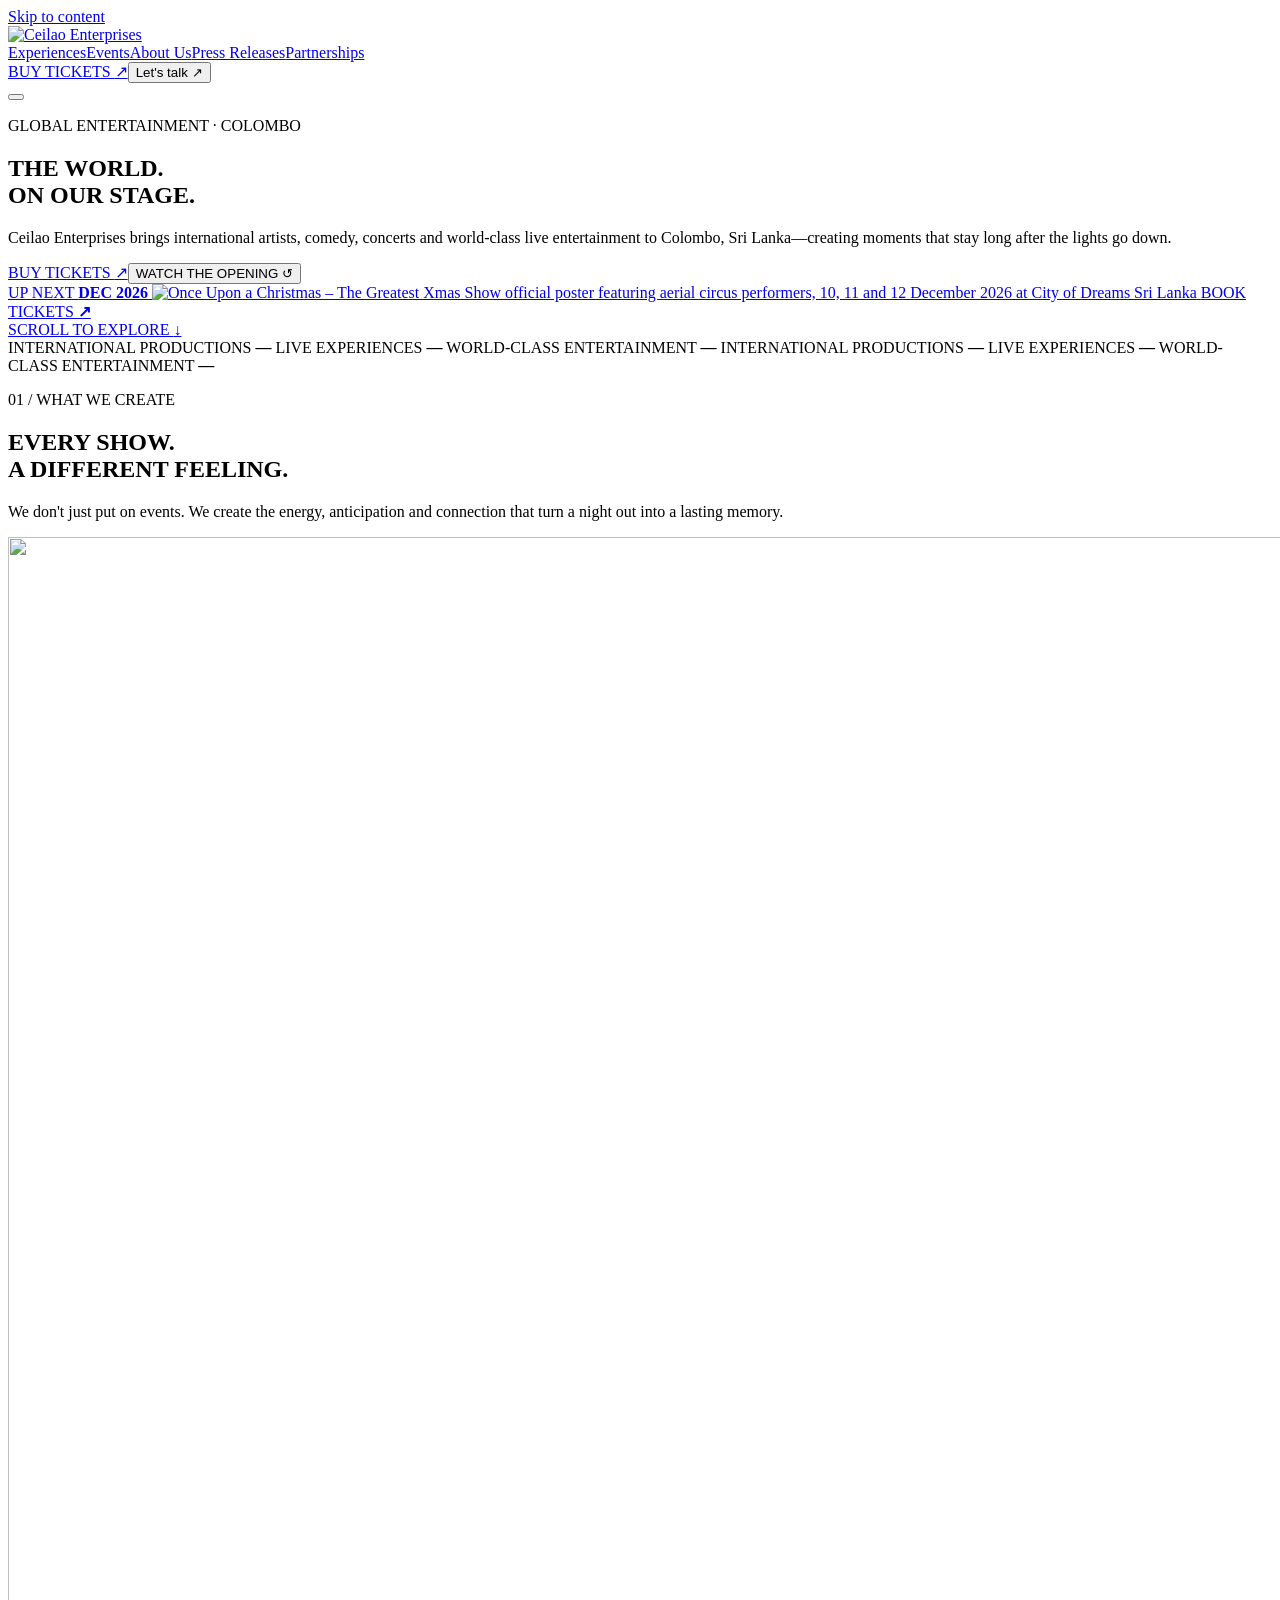
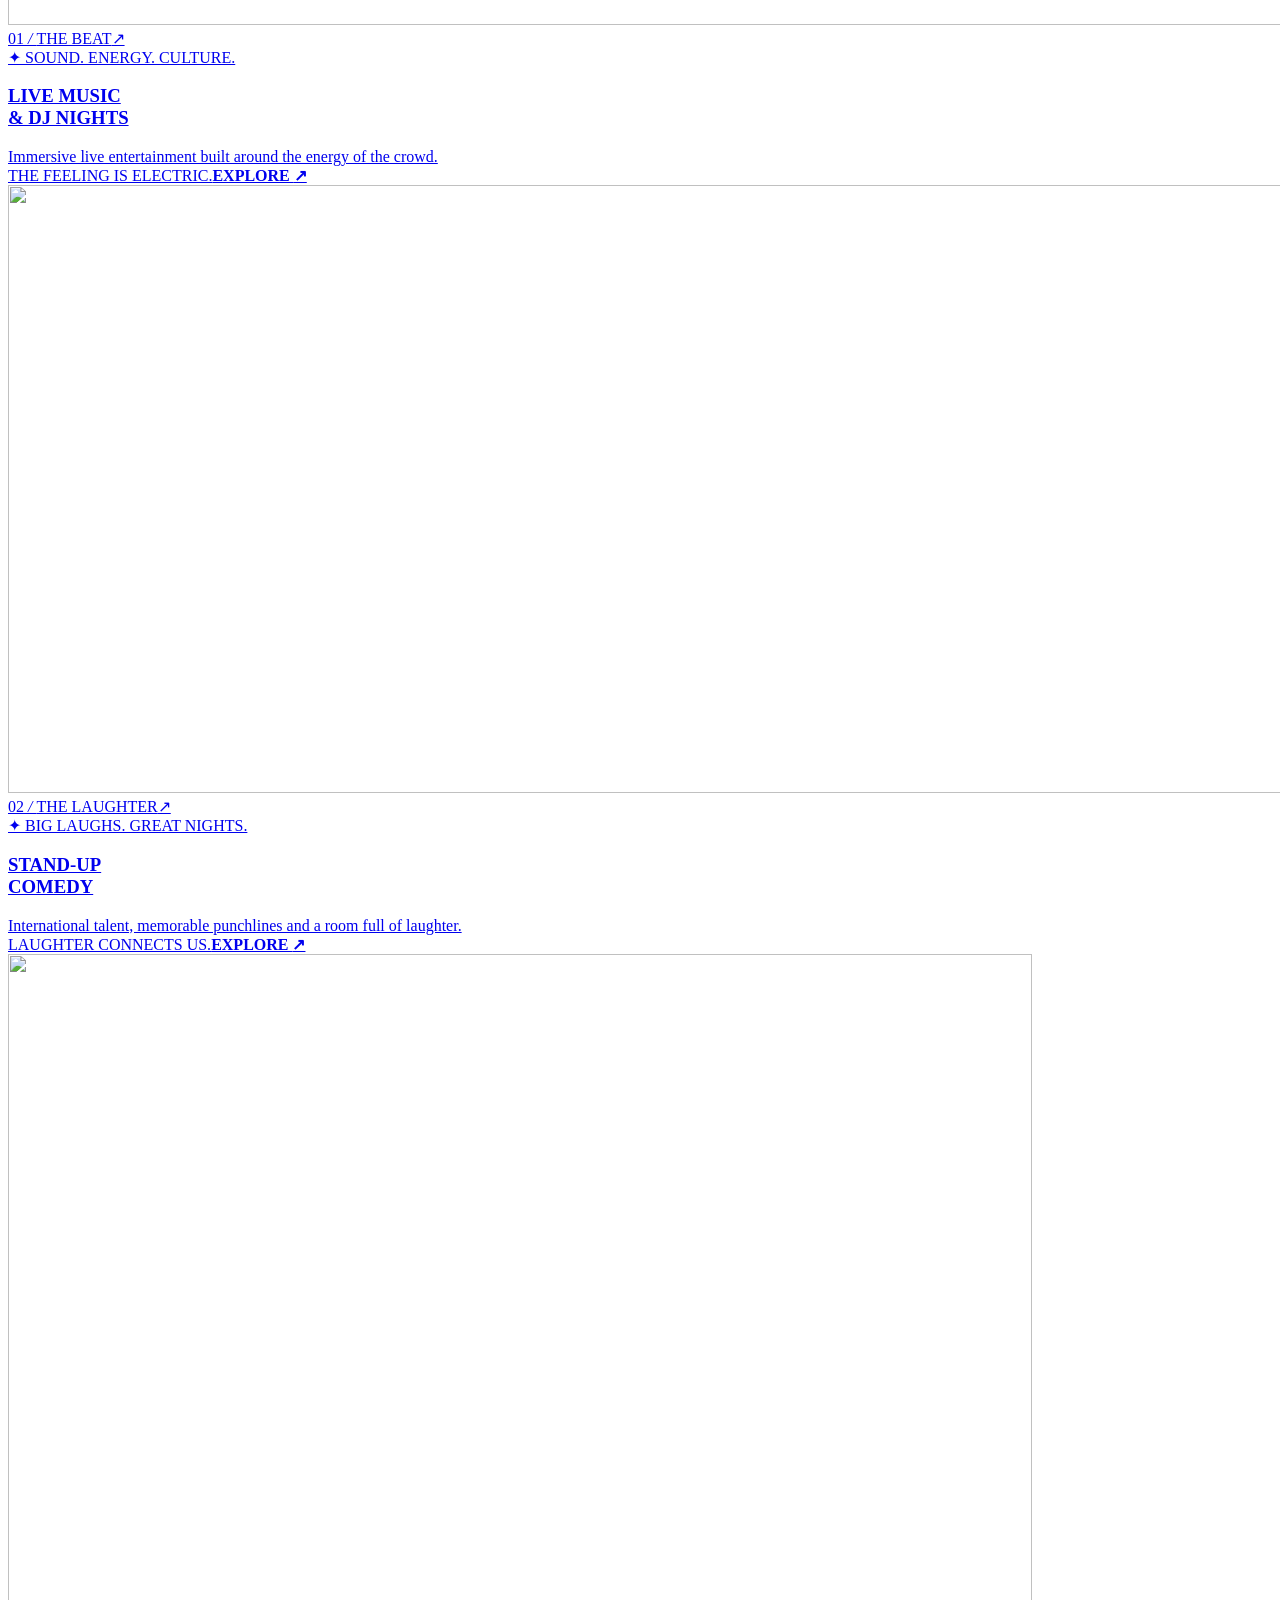
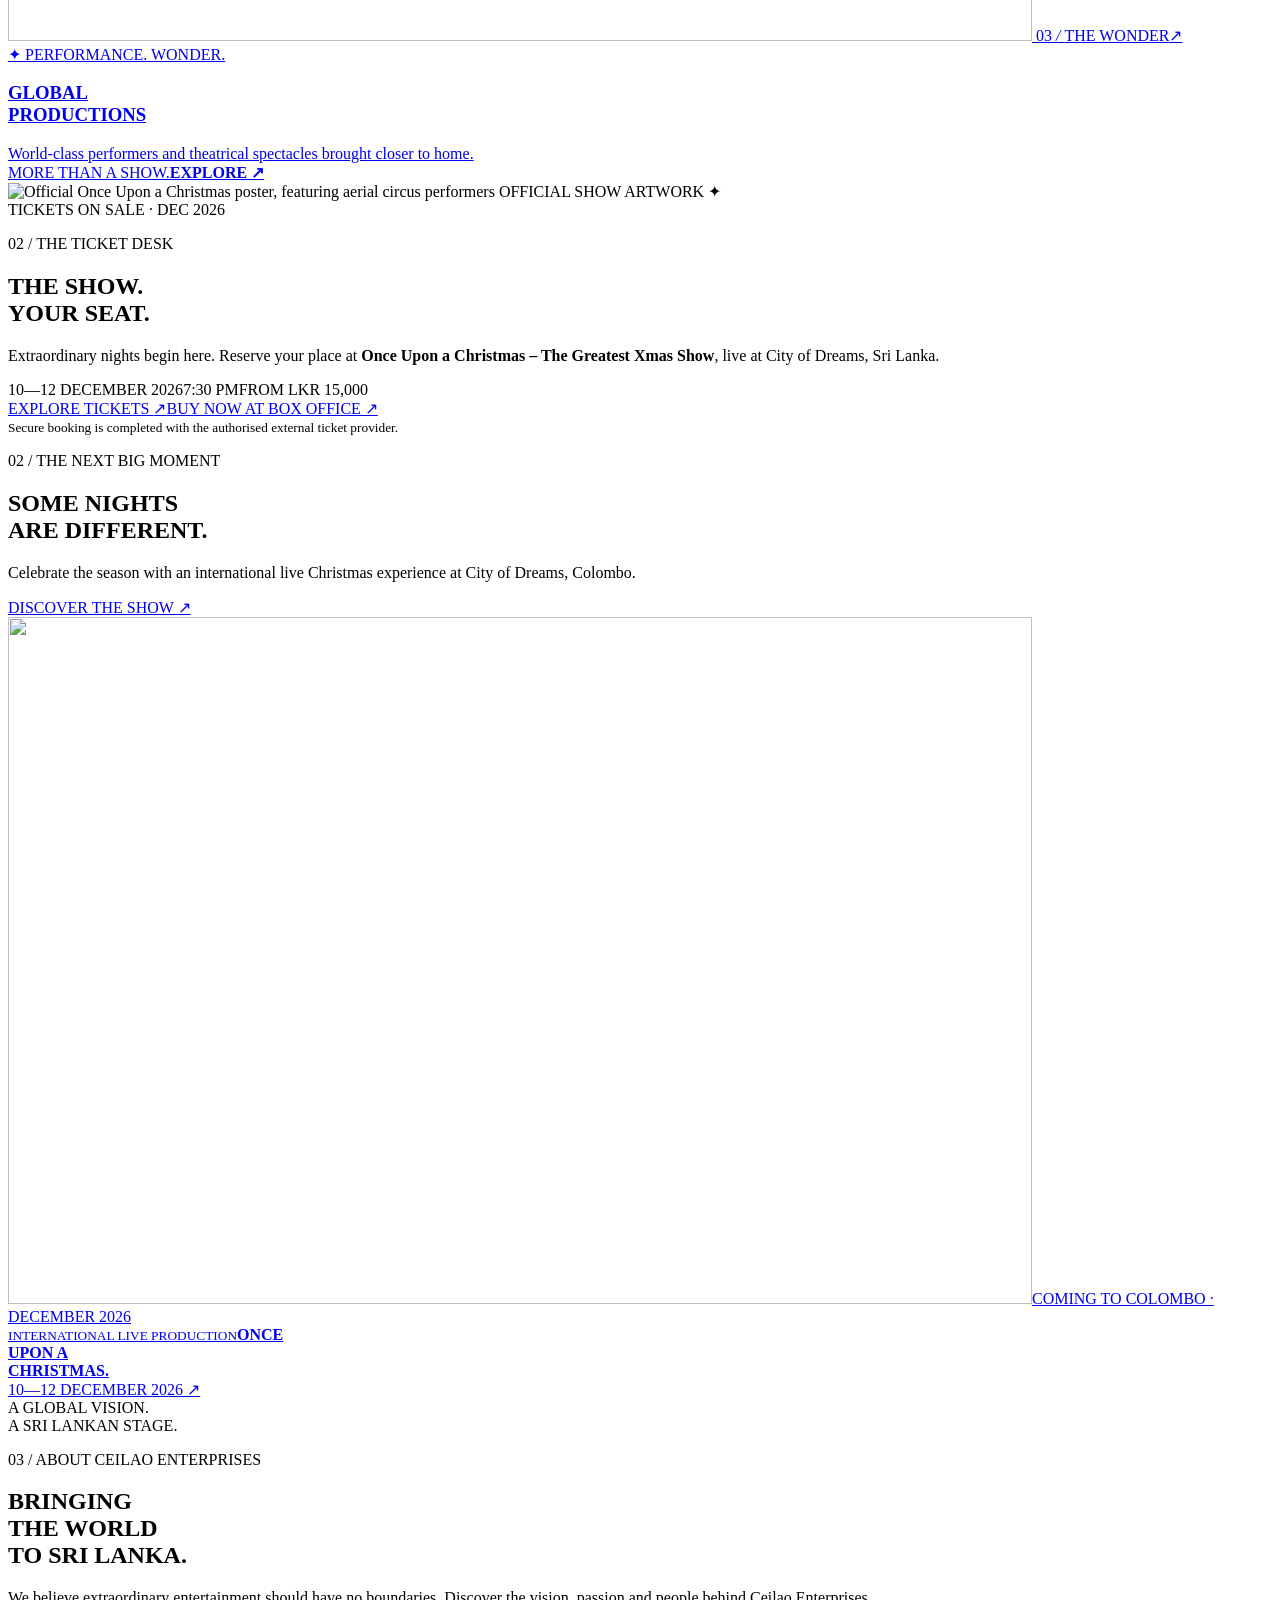
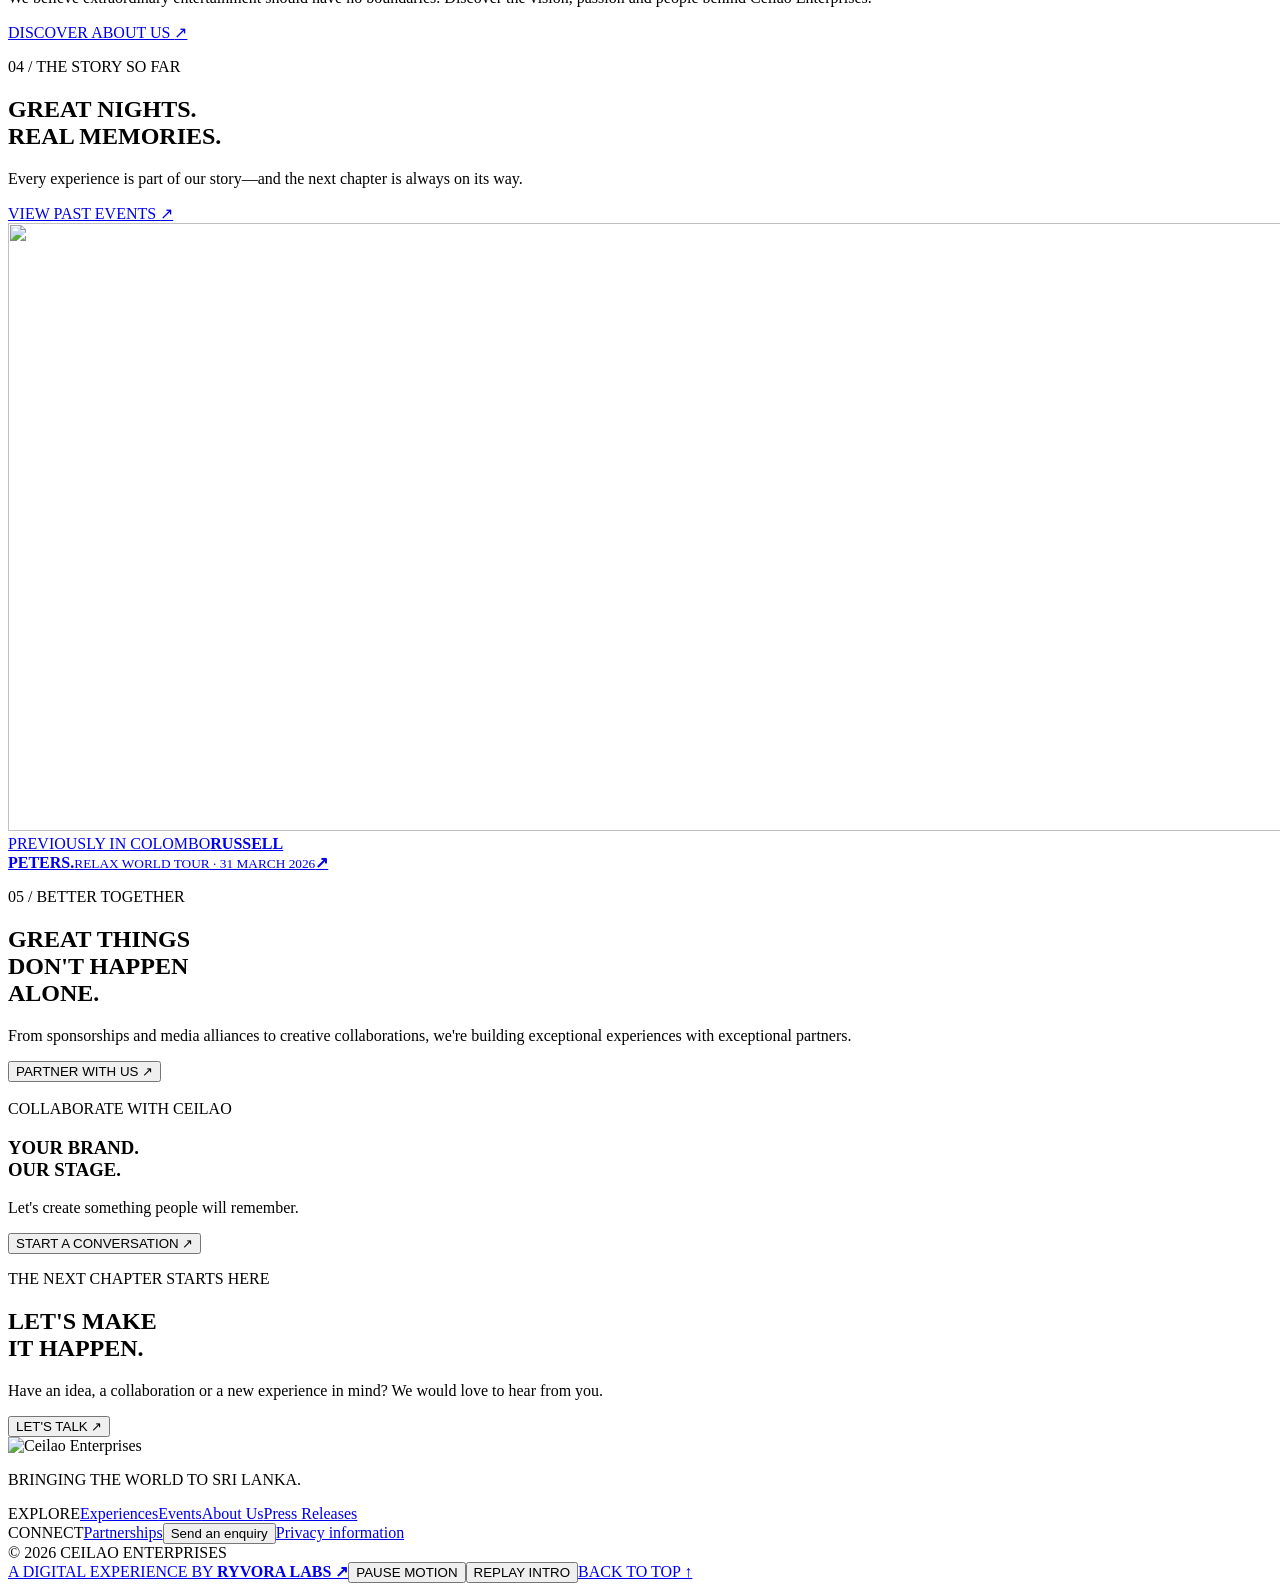
==== index.html @ 9533971b "Add files via upload" ====
<!DOCTYPE html>

<html lang="en"><head>
<meta charset="utf-8"/><meta content="width=device-width,initial-scale=1,viewport-fit=cover" name="viewport"/>
<meta content="#0b0c10" name="theme-color"/><meta content="dark light" name="color-scheme"/>
<meta name="description" content="Ceilao Enterprises brings international artists, live comedy, concerts and world-class productions to Colombo, Sri Lanka. Discover upcoming shows and partnerships."/>

<link href="assets/favicon.svg" rel="icon" type="image/svg+xml"/><link href="assets/site.css" rel="stylesheet"/><link href="assets/tickets.css" rel="stylesheet"/><link href="assets/event-images.css" rel="stylesheet"/><link href="assets/about.css" rel="stylesheet"/><script defer="" src="assets/site.js"></script>
<title>International Live Events in Sri Lanka | Ceilao Enterprises</title>
<link rel="canonical" href="https://ceilao.com.au/"/>
<meta property="og:type" content="website"/>
<meta property="og:site_name" content="Ceilao Enterprises"/>
<meta property="og:locale" content="en_LK"/>
<meta property="og:url" content="https://ceilao.com.au/"/>
<meta property="og:title" content="International Live Events in Sri Lanka | Ceilao Enterprises"/>
<meta property="og:description" content="Ceilao Enterprises brings international artists, live comedy, concerts and world-class productions to Colombo, Sri Lanka. Discover upcoming shows and partnerships."/>
<meta property="og:image" content="https://ceilao.com.au/assets/concert-stage.jpg"/>
<meta property="og:image:alt" content="Live concert stage representing Ceilao Enterprises entertainment in Sri Lanka"/>
<meta name="twitter:card" content="summary_large_image"/>
<meta name="twitter:title" content="International Live Events in Sri Lanka | Ceilao Enterprises"/>
<meta name="twitter:description" content="Ceilao Enterprises brings international artists, live comedy, concerts and world-class productions to Colombo, Sri Lanka. Discover upcoming shows and partnerships."/>
<meta name="twitter:image" content="https://ceilao.com.au/assets/concert-stage.jpg"/>
<meta name="robots" content="index,follow,max-image-preview:large"/>

<script type="application/ld+json">{"@context":"https://schema.org","@type":"Organization","@id":"https://ceilao.com.au/#organization","name":"Ceilao Enterprises","url":"https://ceilao.com.au/","logo":"https://ceilao.com.au/assets/ceilao-logo.png","image":"https://ceilao.com.au/assets/concert-stage.jpg","slogan":"Bringing the World to Sri Lanka","description":"Sri Lankan events management and entertainment company bringing international artists, shows and world-class live productions to Sri Lanka.","email":"events@ceilao.com.au","areaServed":{"@type":"Country","name":"Sri Lanka"},"sameAs":["https://www.facebook.com/ceilaoenterprises"]}</script>

<script type="application/ld+json">{"@context":"https://schema.org","@type":"WebSite","@id":"https://ceilao.com.au/#website","name":"Ceilao Enterprises","url":"https://ceilao.com.au/","inLanguage":"en-LK","publisher":{"@id":"https://ceilao.com.au/#organization"}}</script>
<link rel="preload" href="assets/concert-stage.jpg" as="image"/>
</head><body class="home-page" id="top">
<section aria-label="Cinematic introduction" aria-modal="true" class="intro" data-scene="one" hidden="" id="intro" role="dialog" tabindex="-1">
<div aria-hidden="true" class="intro-image"></div><div aria-hidden="true" class="intro-screen"></div><div aria-hidden="true" class="intro-outline"></div>
<div aria-hidden="true" class="intro-pillars">
<div class="intro-pillar intro-pillar-left">
<span class="intro-pillar-shadow"></span>
<img alt="" class="intro-pillar-layer layer-1" src="assets/ceilao-emblem.webp"/>
<img alt="" class="intro-pillar-layer layer-2" src="assets/ceilao-emblem.webp"/>
<img alt="" class="intro-pillar-layer layer-3" src="assets/ceilao-emblem.webp"/>
<img alt="" class="intro-pillar-layer layer-4" src="assets/ceilao-emblem.webp"/>
<img alt="" class="intro-pillar-layer layer-5" src="assets/ceilao-emblem.webp"/>
</div>
<div class="intro-pillar intro-pillar-right">
<span class="intro-pillar-shadow"></span>
<img alt="" class="intro-pillar-layer layer-1" src="assets/ceilao-emblem.webp"/>
<img alt="" class="intro-pillar-layer layer-2" src="assets/ceilao-emblem.webp"/>
<img alt="" class="intro-pillar-layer layer-3" src="assets/ceilao-emblem.webp"/>
<img alt="" class="intro-pillar-layer layer-4" src="assets/ceilao-emblem.webp"/>
<img alt="" class="intro-pillar-layer layer-5" src="assets/ceilao-emblem.webp"/>
</div>
</div>
<div class="intro-copy intro-one"><p>AN EXPERIENCE BEYOND THE ORDINARY</p><h2>THE WORLD.<br/><span>ONE STAGE.</span></h2><small>International entertainment, reimagined for Sri Lanka.</small></div>
<div class="intro-copy intro-two"><p>SHAPED BY MOMENT, LIGHT &amp; PERFORMANCE</p><h2>FEEL THE<br/><span>ARRIVAL.</span></h2><small>The Ceilao experience begins before the curtain rises.</small></div>
<div class="intro-copy intro-final"><p>BRINGING THE WORLD TO SRI LANKA</p><img alt="Ceilao Enterprises" src="assets/ceilao-logo.webp"/><small>A stage for world-class entertainment.</small></div>
<div class="intro-foot">COLOMBO · SRI LANKA <span>EXPERIENCES WORTH REMEMBERING</span></div>
</section>
<a class="skip-link" href="#main">Skip to content</a>
<header class="header" id="header"><div class="shell header-inner">
<a aria-label="Ceilao Enterprises homepage" class="logo" href="index.html"><img alt="Ceilao Enterprises" src="assets/ceilao-logo.webp"/></a>
<nav aria-label="Main navigation" class="nav" id="nav">
<a href="index.html#experiences">Experiences</a><a href="events.html">Events</a><a href="about.html">About Us</a><a href="press-releases.html">Press Releases</a><a href="index.html#partners">Partnerships</a><div class="nav-actions"><a class="nav-tickets" href="tickets.html">BUY TICKETS <span aria-hidden="true">↗</span></a><button class="nav-cta" data-contact="" type="button">Let's talk <span aria-hidden="true">↗</span></button></div>
</nav><button aria-controls="nav" aria-expanded="false" aria-label="Open menu" class="nav-toggle" id="nav-toggle" type="button"><span></span><span></span></button>
</div></header>
<main id="main">
<section aria-labelledby="hero-title" class="hero"><div aria-hidden="true" class="hero-photo"></div><div aria-hidden="true" class="hero-veil"></div><div class="shell hero-layout"><div class="hero-copy"><p class="eyebrow light"><i></i> GLOBAL ENTERTAINMENT · COLOMBO</p><h1 id="hero-title">THE WORLD.<br/><span>ON OUR STAGE.</span></h1><p class="hero-lede">Ceilao Enterprises brings international artists, comedy, concerts and world-class live entertainment to Colombo, Sri Lanka—creating moments that stay long after the lights go down.</p><div class="hero-actions"><a class="btn btn-accent" href="tickets.html">BUY TICKETS <span aria-hidden="true">↗</span></a><button class="btn btn-glass" data-replay="" type="button">WATCH THE OPENING <span aria-hidden="true">↺</span></button></div></div><a class="hero-next hero-next-featured" href="tickets.html" aria-label="Explore Once Upon a Christmas – The Greatest Xmas Show, 10 to 12 December 2026 at City of Dreams Sri Lanka">
  <span class="hero-next-tag">UP NEXT <b>DEC 2026</b></span>
  <img class="hero-next-artwork" src="assets/events/once-upon-a-christmas-official.webp" width="1024" height="687" alt="Once Upon a Christmas – The Greatest Xmas Show official poster featuring aerial circus performers, 10, 11 and 12 December 2026 at City of Dreams Sri Lanka" decoding="async" fetchpriority="high" />
  <span class="hero-next-foot">BOOK TICKETS <b aria-hidden="true">↗</b></span>
</a></div><a class="scroll-label" href="#experiences">SCROLL TO EXPLORE <span aria-hidden="true">↓</span></a></section>
<div class="ribbon"><div aria-hidden="true" class="ribbon-track">INTERNATIONAL PRODUCTIONS <b>—</b> LIVE EXPERIENCES <b>—</b> WORLD-CLASS ENTERTAINMENT <b>—</b> INTERNATIONAL PRODUCTIONS <b>—</b> LIVE EXPERIENCES <b>—</b> WORLD-CLASS ENTERTAINMENT <b>—</b></div></div>
<section aria-labelledby="experiences-title" class="experiences block white-block" id="experiences"><div class="shell"><div class="heading-row reveal"><div><p class="eyebrow dark">01 / WHAT WE CREATE</p><h2 id="experiences-title">EVERY SHOW.<br/><span>A DIFFERENT FEELING.</span></h2></div><p>We don't just put on events. We create the energy, anticipation and connection that turn a night out into a lasting memory.</p></div>
<div class="experience-grid">
  <a class="exp-card exp-black reveal" href="events.html" aria-label="Explore live music and DJ nights at Ceilao Enterprises">
    <span class="exp-visual" aria-hidden="true"><img src="assets/concert-stage.jpg" alt="" loading="lazy" decoding="async" width="1920" height="1088"/></span>
    <span class="exp-top"><span>01 <i> / </i> THE BEAT</span><span class="exp-arrow" aria-hidden="true">↗</span></span>
    <div class="exp-middle"><span class="exp-label"><span class="exp-spark" aria-hidden="true">✦</span> SOUND. ENERGY. CULTURE.</span><h3>LIVE MUSIC<br/>&amp; DJ NIGHTS</h3><span class="exp-description">Immersive live entertainment built around the energy of the crowd.</span></div>
    <span class="exp-bottom"><span>THE FEELING IS ELECTRIC.</span><strong>EXPLORE <span aria-hidden="true">↗</span></strong></span>
  </a>
  <a class="exp-card exp-blue reveal" href="events.html#past" aria-label="Explore stand-up comedy and our Russell Peters performance">
    <span class="exp-visual" aria-hidden="true"><img src="assets/events/russell-peters-official.jpg" alt="" loading="lazy" decoding="async" width="1600" height="608"/></span>
    <span class="exp-top"><span>02 <i> / </i> THE LAUGHTER</span><span class="exp-arrow" aria-hidden="true">↗</span></span>
    <div class="exp-middle"><span class="exp-label"><span class="exp-spark" aria-hidden="true">✦</span> BIG LAUGHS. GREAT NIGHTS.</span><h3>STAND-UP<br/>COMEDY</h3><span class="exp-description">International talent, memorable punchlines and a room full of laughter.</span></div>
    <span class="exp-bottom"><span>LAUGHTER CONNECTS US.</span><strong>EXPLORE <span aria-hidden="true">↗</span></strong></span>
  </a>
  <a class="exp-card exp-rose reveal" href="events.html#christmas" aria-label="Explore global productions including Once Upon a Christmas">
    <span class="exp-visual" aria-hidden="true"><img src="assets/events/once-upon-a-christmas-official.webp" alt="" loading="lazy" decoding="async" width="1024" height="687"/></span>
    <span class="exp-top"><span>03 <i> / </i> THE WONDER</span><span class="exp-arrow" aria-hidden="true">↗</span></span>
    <div class="exp-middle"><span class="exp-label"><span class="exp-spark" aria-hidden="true">✦</span> PERFORMANCE. WONDER.</span><h3>GLOBAL<br/>PRODUCTIONS</h3><span class="exp-description">World-class performers and theatrical spectacles brought closer to home.</span></div>
    <span class="exp-bottom"><span>MORE THAN A SHOW.</span><strong>EXPLORE <span aria-hidden="true">↗</span></strong></span>
  </a>
</div>
</div></section>

<section aria-labelledby="home-tickets-title" class="home-ticket-desk" id="tickets">
 <div class="shell home-ticket-layout">
  <div class="home-ticket-image reveal">
   <img src="assets/events/once-upon-a-christmas-official.webp" width="1024" height="687" loading="lazy" decoding="async" alt="Official Once Upon a Christmas poster, featuring aerial circus performers"/>
   <span class="home-ticket-image-mark">OFFICIAL SHOW ARTWORK <span aria-hidden="true">✦</span></span>
  </div>
  <div class="home-ticket-copy reveal">
   <div class="home-ticket-topline"><span class="ticket-pulse" aria-hidden="true"></span> TICKETS ON SALE · DEC 2026</div>
   <p class="home-ticket-index">02 / THE TICKET DESK</p>
   <h2 id="home-tickets-title">THE SHOW.<br/><span>YOUR SEAT.</span></h2>
   <p class="home-ticket-description">Extraordinary nights begin here. Reserve your place at <strong>Once Upon a Christmas – The Greatest Xmas Show</strong>, live at City of Dreams, Sri Lanka.</p>
   <div class="home-ticket-details"><span>10—12 DECEMBER 2026</span><span>7:30 PM</span><span>FROM LKR 15,000</span></div>
   <div class="home-ticket-actions"><a class="btn btn-ticket-gold" href="tickets.html">EXPLORE TICKETS <span aria-hidden="true">↗</span></a><a class="home-ticket-direct" href="https://in.bookmyshow.com/activities/once-upon-a-christmas-the-greatest-xmas-show/et2z581jxr" target="_blank" rel="noopener noreferrer">BUY NOW AT BOX OFFICE <span aria-hidden="true">↗</span></a></div>
   <small>Secure booking is completed with the authorised external ticket provider.</small>
  </div>
 </div>
</section>
<section aria-labelledby="spotlight-title" class="spotlight block" id="spotlight"><div class="shell spotlight-layout"><div class="spotlight-info reveal"><p class="eyebrow light">02 / THE NEXT BIG MOMENT</p><h2 id="spotlight-title">SOME NIGHTS<br/><span>ARE DIFFERENT.</span></h2><p>Celebrate the season with an international live Christmas experience at City of Dreams, Colombo.</p><a class="btn btn-white" href="events.html#christmas">DISCOVER THE SHOW <span aria-hidden="true">↗</span></a></div><a aria-label="Discover Once Upon a Christmas" class="spotlight-card reveal" href="events.html#christmas"><img alt="" aria-hidden="true" class="spotlight-background-photo" height="687" loading="lazy" src="assets/events/once-upon-a-christmas-official.webp" width="1024"/><span class="spotlight-card-label">COMING TO COLOMBO · DECEMBER 2026</span><div class="spotlight-card-body"><small>INTERNATIONAL LIVE PRODUCTION</small><strong>ONCE<br/>UPON A<br/>CHRISTMAS.</strong></div><span class="spotlight-card-foot">10—12 DECEMBER 2026 <span aria-hidden="true">↗</span></span><img alt="" aria-hidden="true" src="assets/ceilao-emblem.webp"/></a></div></section>
<section aria-labelledby="about-teaser-title" class="story block" id="about"><div class="shell story-grid"><div aria-label="Live concert stage with original theatrical lighting" class="story-image reveal" role="img"><div class="story-glass glass">A GLOBAL VISION.<br/>A SRI LANKAN STAGE.</div></div><div class="story-content reveal"><p class="eyebrow light">03 / ABOUT CEILAO ENTERPRISES</p><h2 id="about-teaser-title">BRINGING<br/>THE WORLD<br/><span>TO SRI LANKA.</span></h2><p>We believe extraordinary entertainment should have no boundaries. Discover the vision, passion and people behind Ceilao Enterprises.</p><a class="text-link" href="about.html">DISCOVER ABOUT US <span aria-hidden="true">↗</span></a></div></div></section>
<section aria-labelledby="archive-title" class="archive block white-block"><div class="shell archive-layout"><div class="archive-copy reveal"><p class="eyebrow dark">04 / THE STORY SO FAR</p><h2 id="archive-title">GREAT NIGHTS.<br/><span>REAL MEMORIES.</span></h2><p>Every experience is part of our story—and the next chapter is always on its way.</p><a class="text-link dark-link" href="events.html#past">VIEW PAST EVENTS <span aria-hidden="true">↗</span></a></div><a class="archive-card reveal" href="events.html#past"><img alt="" aria-hidden="true" class="archive-background-photo" height="608" loading="lazy" src="assets/events/russell-peters-official.jpg" width="1600"/><span>PREVIOUSLY IN COLOMBO</span><strong>RUSSELL<br/>PETERS.</strong><small>RELAX WORLD TOUR · 31 MARCH 2026</small><b aria-hidden="true">↗</b></a></div></section>
<section aria-labelledby="partners-title" class="partners block" id="partners"><div class="shell partner-layout"><div class="partner-copy reveal"><p class="eyebrow light">05 / BETTER TOGETHER</p><h2 id="partners-title">GREAT THINGS<br/>DON'T HAPPEN<br/><span>ALONE.</span></h2><p>From sponsorships and media alliances to creative collaborations, we're building exceptional experiences with exceptional partners.</p><button class="btn btn-accent" data-contact="Sponsorship / partnership" type="button">PARTNER WITH US <span aria-hidden="true">↗</span></button></div><div class="partner-visual reveal"><img alt="" aria-hidden="true" class="partner-emblem" src="assets/ceilao-emblem.webp"/><div class="partner-panel glass"><span>COLLABORATE WITH CEILAO</span><h3>YOUR BRAND.<br/>OUR STAGE.</h3><p>Let's create something people will remember.</p><button data-contact="Sponsorship / partnership" type="button">START A CONVERSATION <span aria-hidden="true">↗</span></button></div></div></div></section>
<section aria-labelledby="contact-title" class="closing block" id="contact"><div class="shell closing-layout"><div class="reveal"><p class="eyebrow light">THE NEXT CHAPTER STARTS HERE</p><h2 id="contact-title">LET'S MAKE<br/><span>IT HAPPEN.</span></h2></div><div class="closing-aside reveal"><p>Have an idea, a collaboration or a new experience in mind? We would love to hear from you.</p><button class="btn btn-white" data-contact="" type="button">LET'S TALK <span aria-hidden="true">↗</span></button></div></div></section>
</main><footer class="footer" id="footer"><div class="shell"><div class="footer-main"><div class="footer-brand"><img alt="Ceilao Enterprises" src="assets/ceilao-logo.webp"/><p>BRINGING THE WORLD TO SRI LANKA.</p></div><div class="footer-col"><span>EXPLORE</span><a href="index.html#experiences">Experiences</a><a href="events.html">Events</a><a href="about.html">About Us</a><a href="press-releases.html">Press Releases</a></div><div class="footer-col"><span>CONNECT</span><a href="index.html#partners">Partnerships</a><button data-contact="" type="button">Send an enquiry</button><a href="privacy.html">Privacy information</a></div></div>
<div class="footer-bottom"><span>© <span id="year">2026</span> CEILAO ENTERPRISES</span><div class="footer-actions"><a class="ryvora-credit" href="https://ryvora.space/" target="_blank" rel="noopener noreferrer" aria-label="Ryvora Labs website (opens in a new tab)">A DIGITAL EXPERIENCE BY <strong>RYVORA LABS ↗</strong></a><button aria-pressed="false" id="motion-switch" type="button">PAUSE MOTION</button><button data-replay="" type="button">REPLAY INTRO</button><a href="#top">BACK TO TOP ↑</a></div></div></div></footer><dialog aria-labelledby="enquiry-heading" class="dialog" id="enquiry"><div class="dialog-wrap"><div class="dialog-heading"><div><span class="eyebrow">MAKE IT HAPPEN</span><h2 id="enquiry-heading">LET'S <span>TALK.</span></h2><p>Tell us what you're planning. We'll get back to you.</p></div><button aria-label="Close enquiry form" class="dialog-close" id="dialog-close" type="button">×</button></div><form accept-charset="UTF-8" action="https://formspree.io/f/mljjwrow" id="enquiry-form" method="POST" name="ceilao-enquiries"><input name="_subject" type="hidden" value="Ceilao Enterprises | New Website Enquiry"/><p class="sr-only"><label>Leave this empty <input autocomplete="off" name="_gotcha" tabindex="-1"/></label></p><div class="form-grid"><label>Your name *<input autocomplete="name" maxlength="120" minlength="2" name="full-name" placeholder="Full name" required="" type="text"/></label><label>Email address *<input autocomplete="email" maxlength="254" name="email" placeholder="you@example.com" required="" type="email"/></label><label>Phone number<input autocomplete="tel" maxlength="35" name="phone" placeholder="Include country code" type="tel"/></label><label>I'm interested in *<select id="inquiry-topic" name="inquiry" required=""><option disabled="" selected="" value="">Select a topic</option><option value="Once Upon a Christmas">Once Upon a Christmas</option><option value="Event production">Event production</option><option value="Sponsorship / partnership">Sponsorship / partnership</option><option value="Artist / talent booking">Artist / talent booking</option><option value="Media collaboration">Media collaboration</option><option value="Other">Something else</option></select></label><label class="full">Tell us more *<textarea maxlength="3000" minlength="10" name="message" placeholder="A few details about your enquiry..." required="" rows="5"></textarea></label></div><button class="btn btn-accent submit" type="submit">SEND ENQUIRY <span aria-hidden="true">↗</span></button><p class="form-note">Your details will be sent to Ceilao Enterprises through our third-party enquiry service. See our <a href="privacy.html" rel="noopener noreferrer" target="_blank">privacy information</a>. * Required.</p></form></div></dialog></body></html>
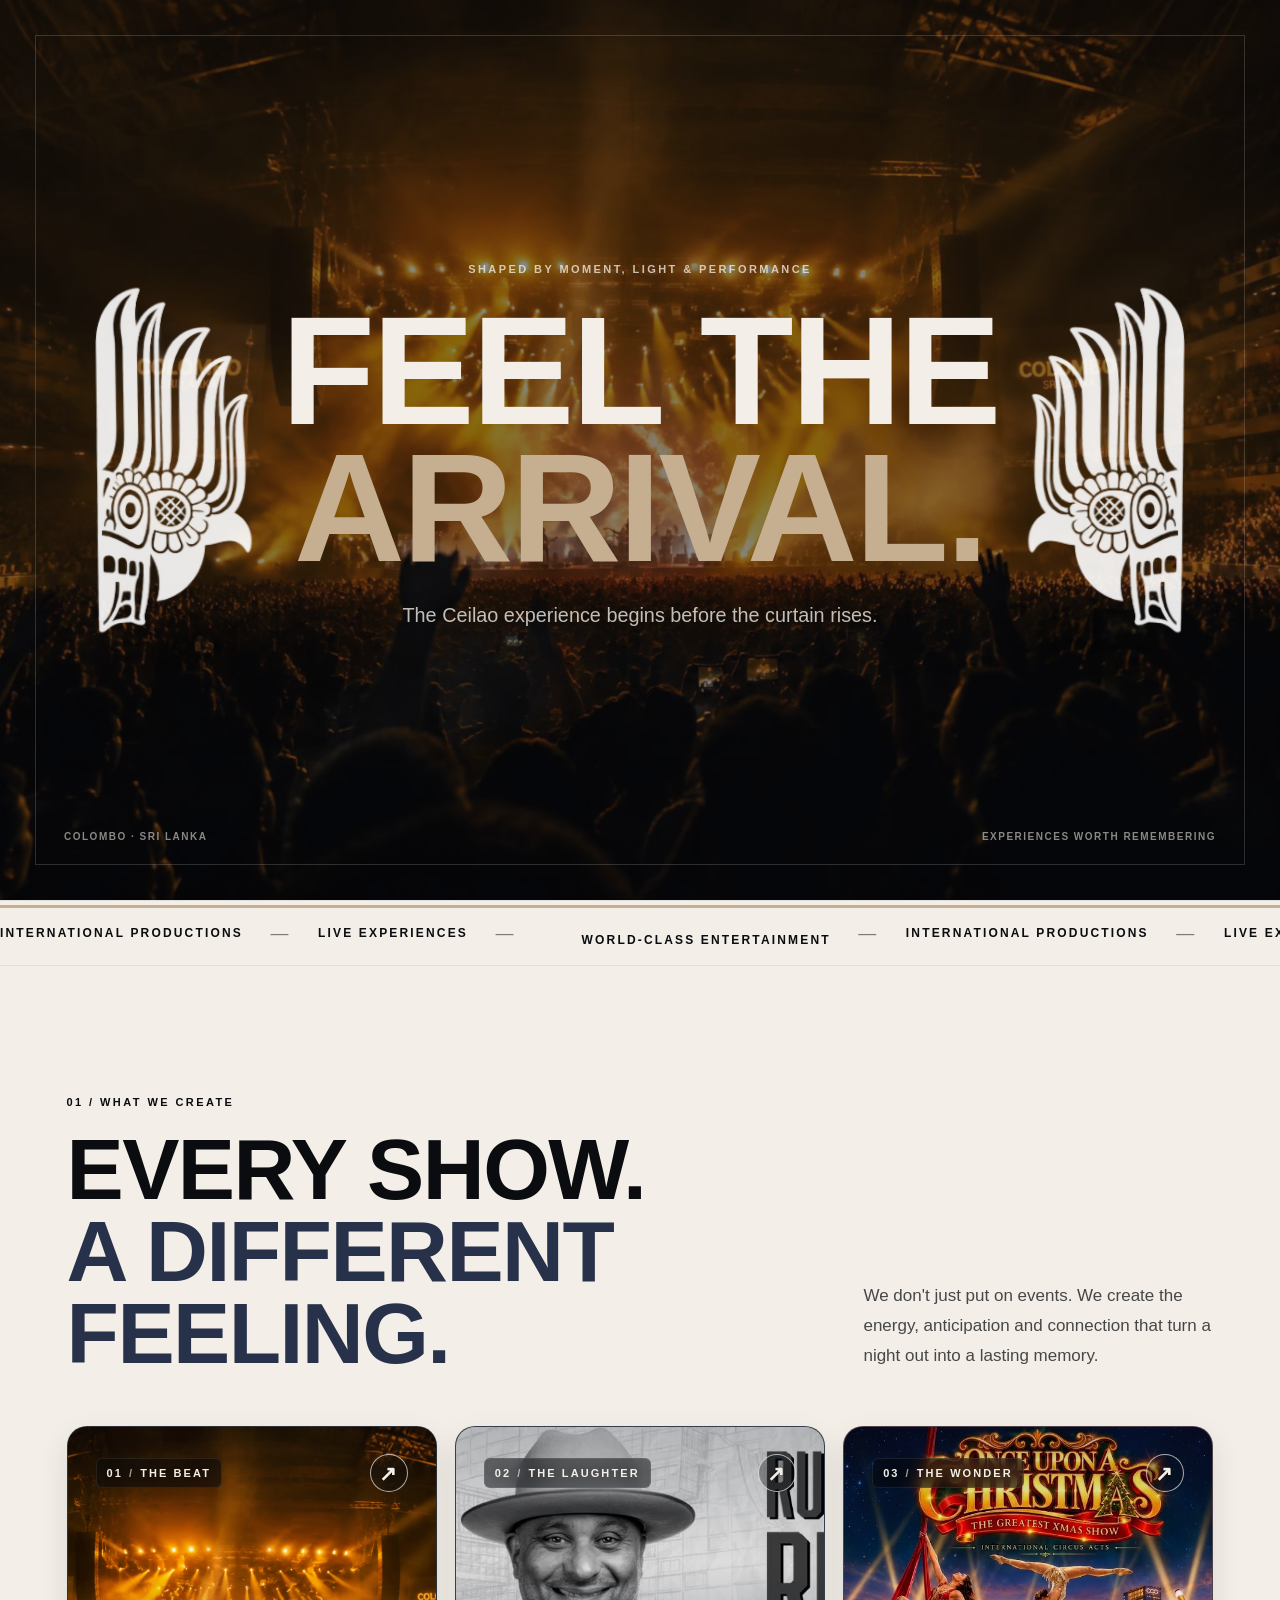
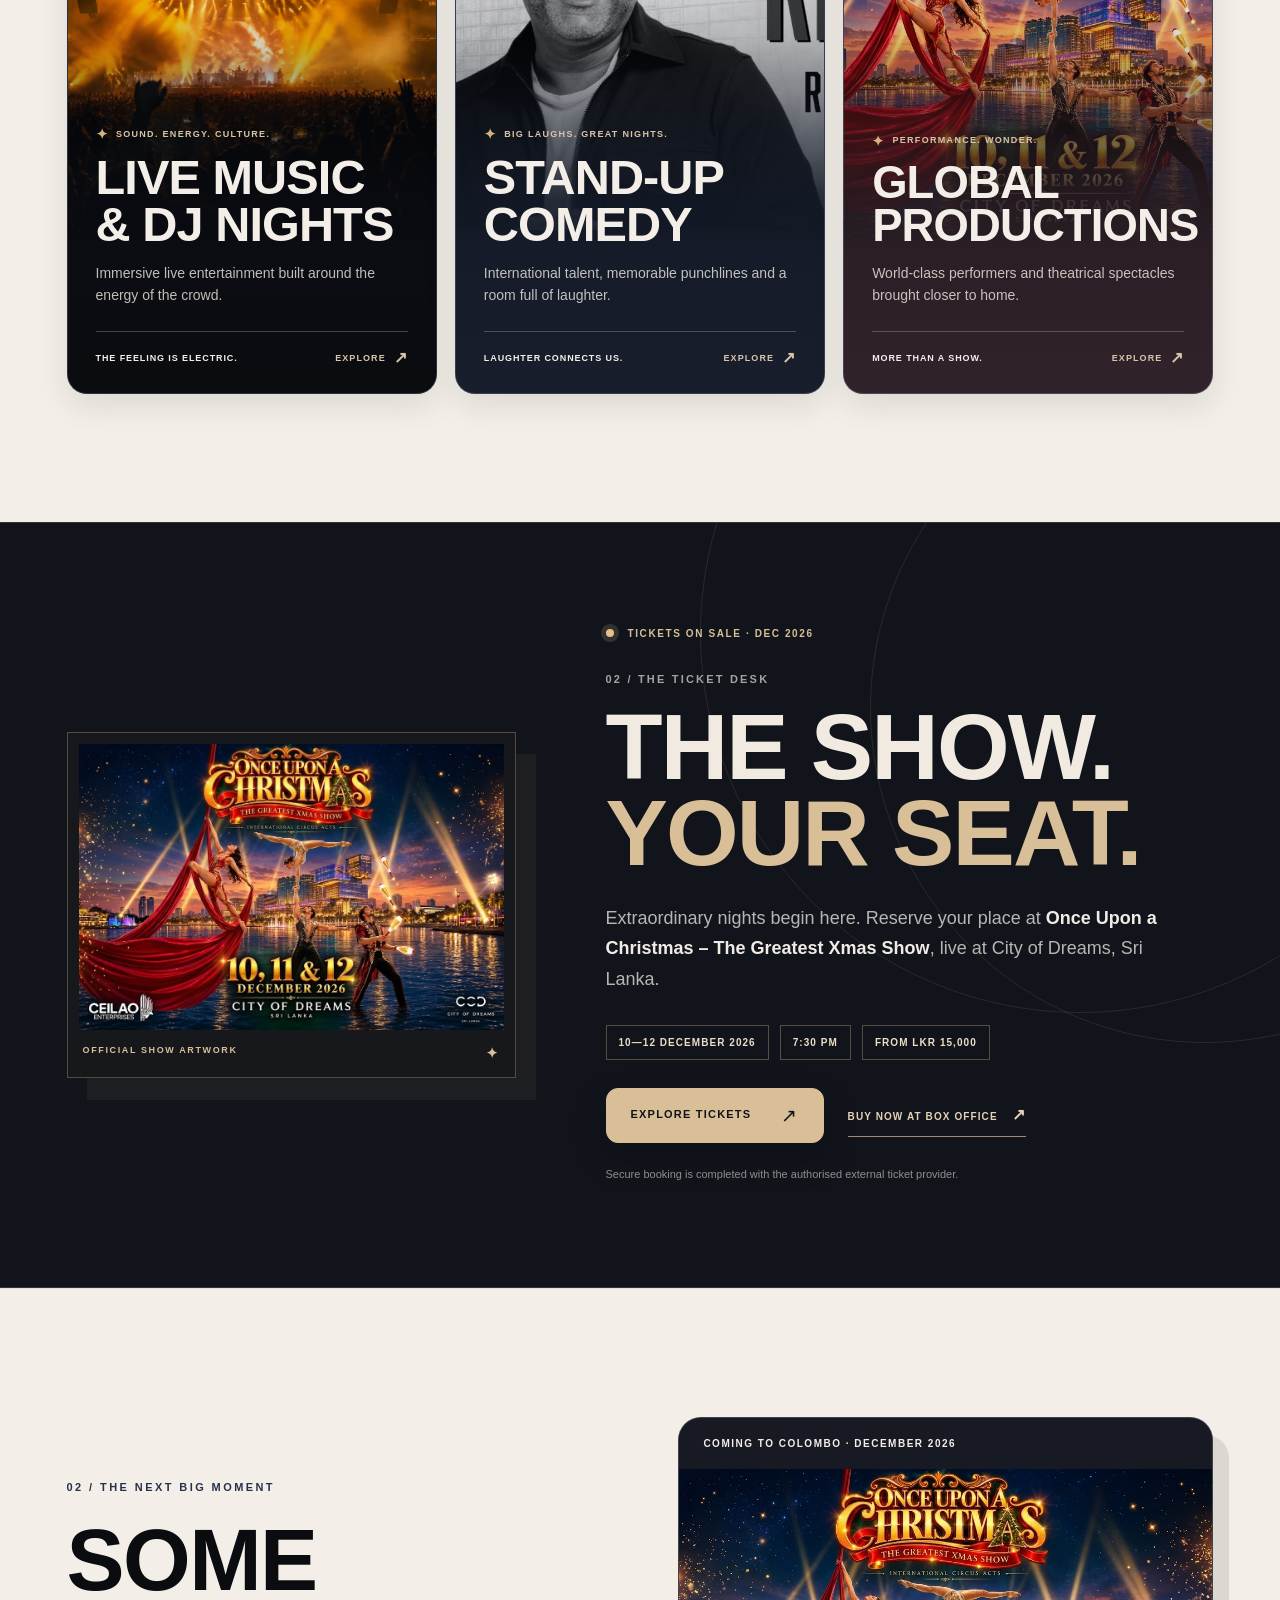
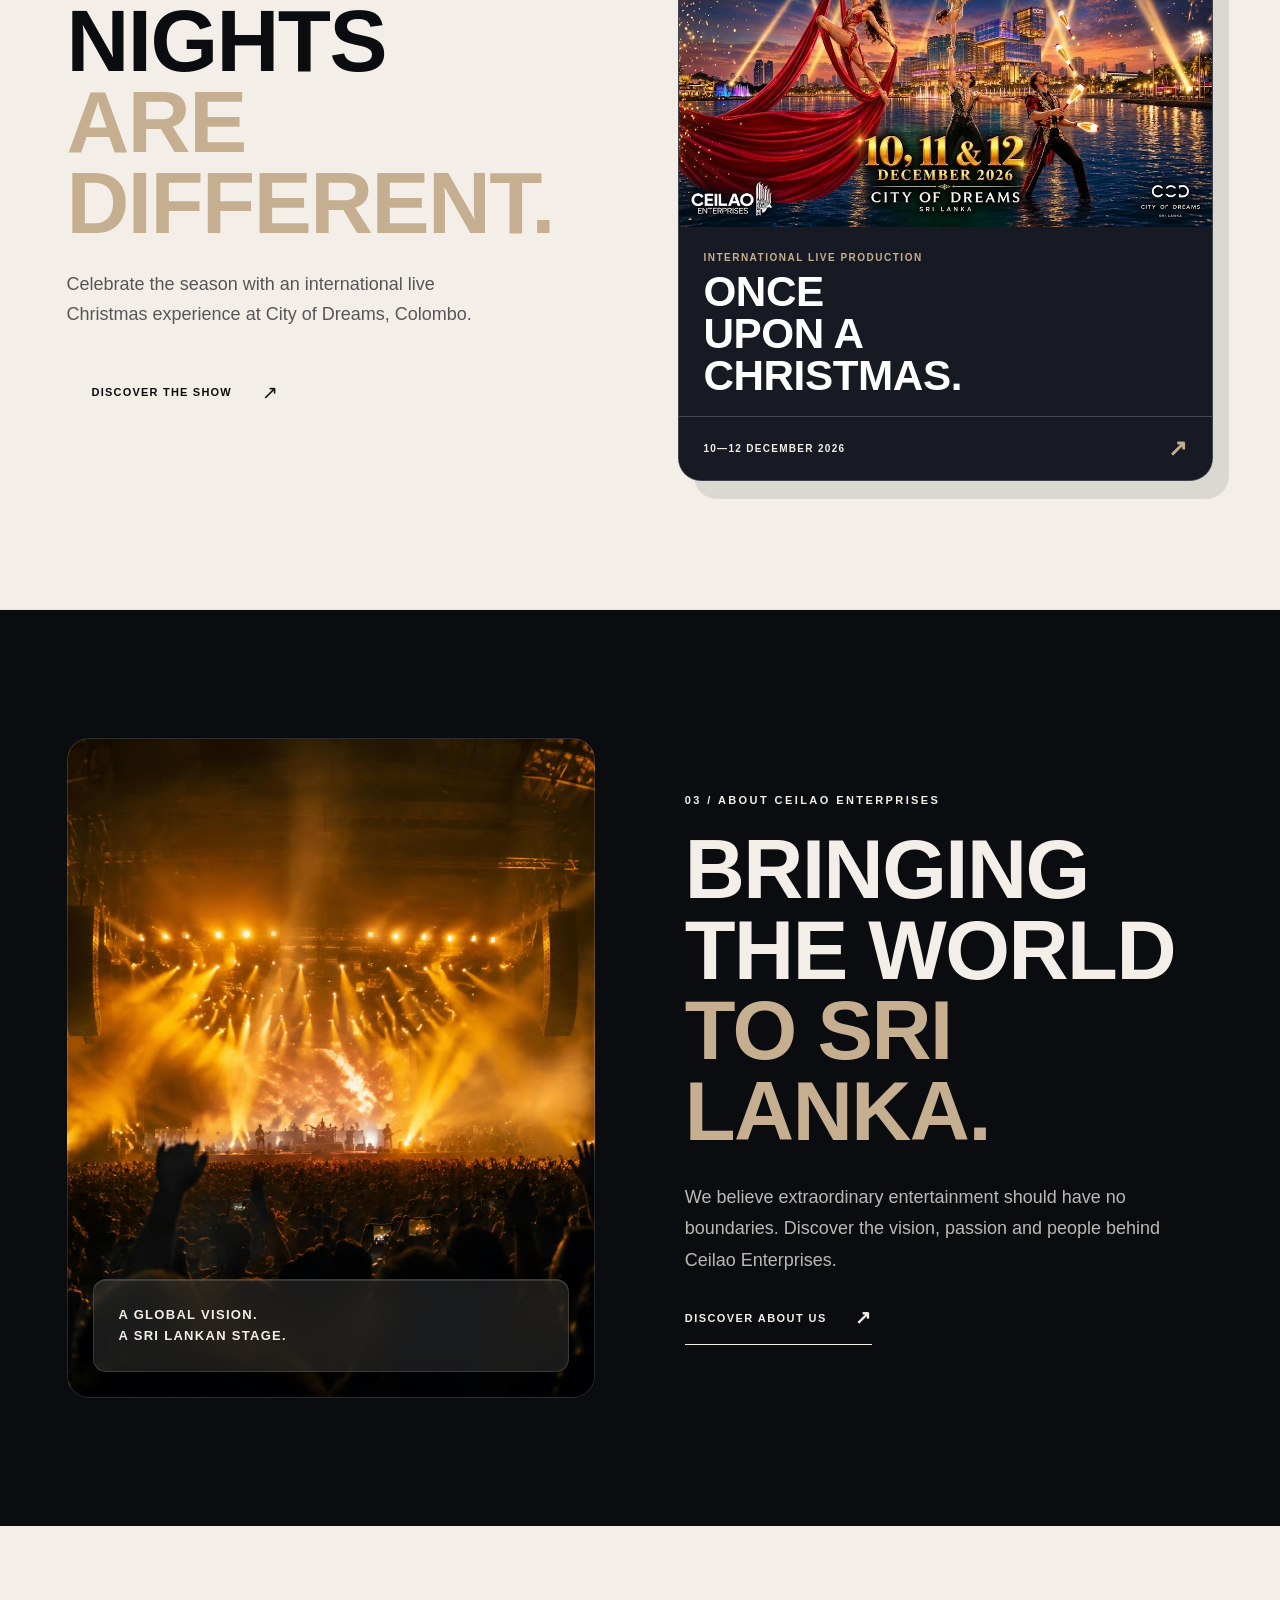
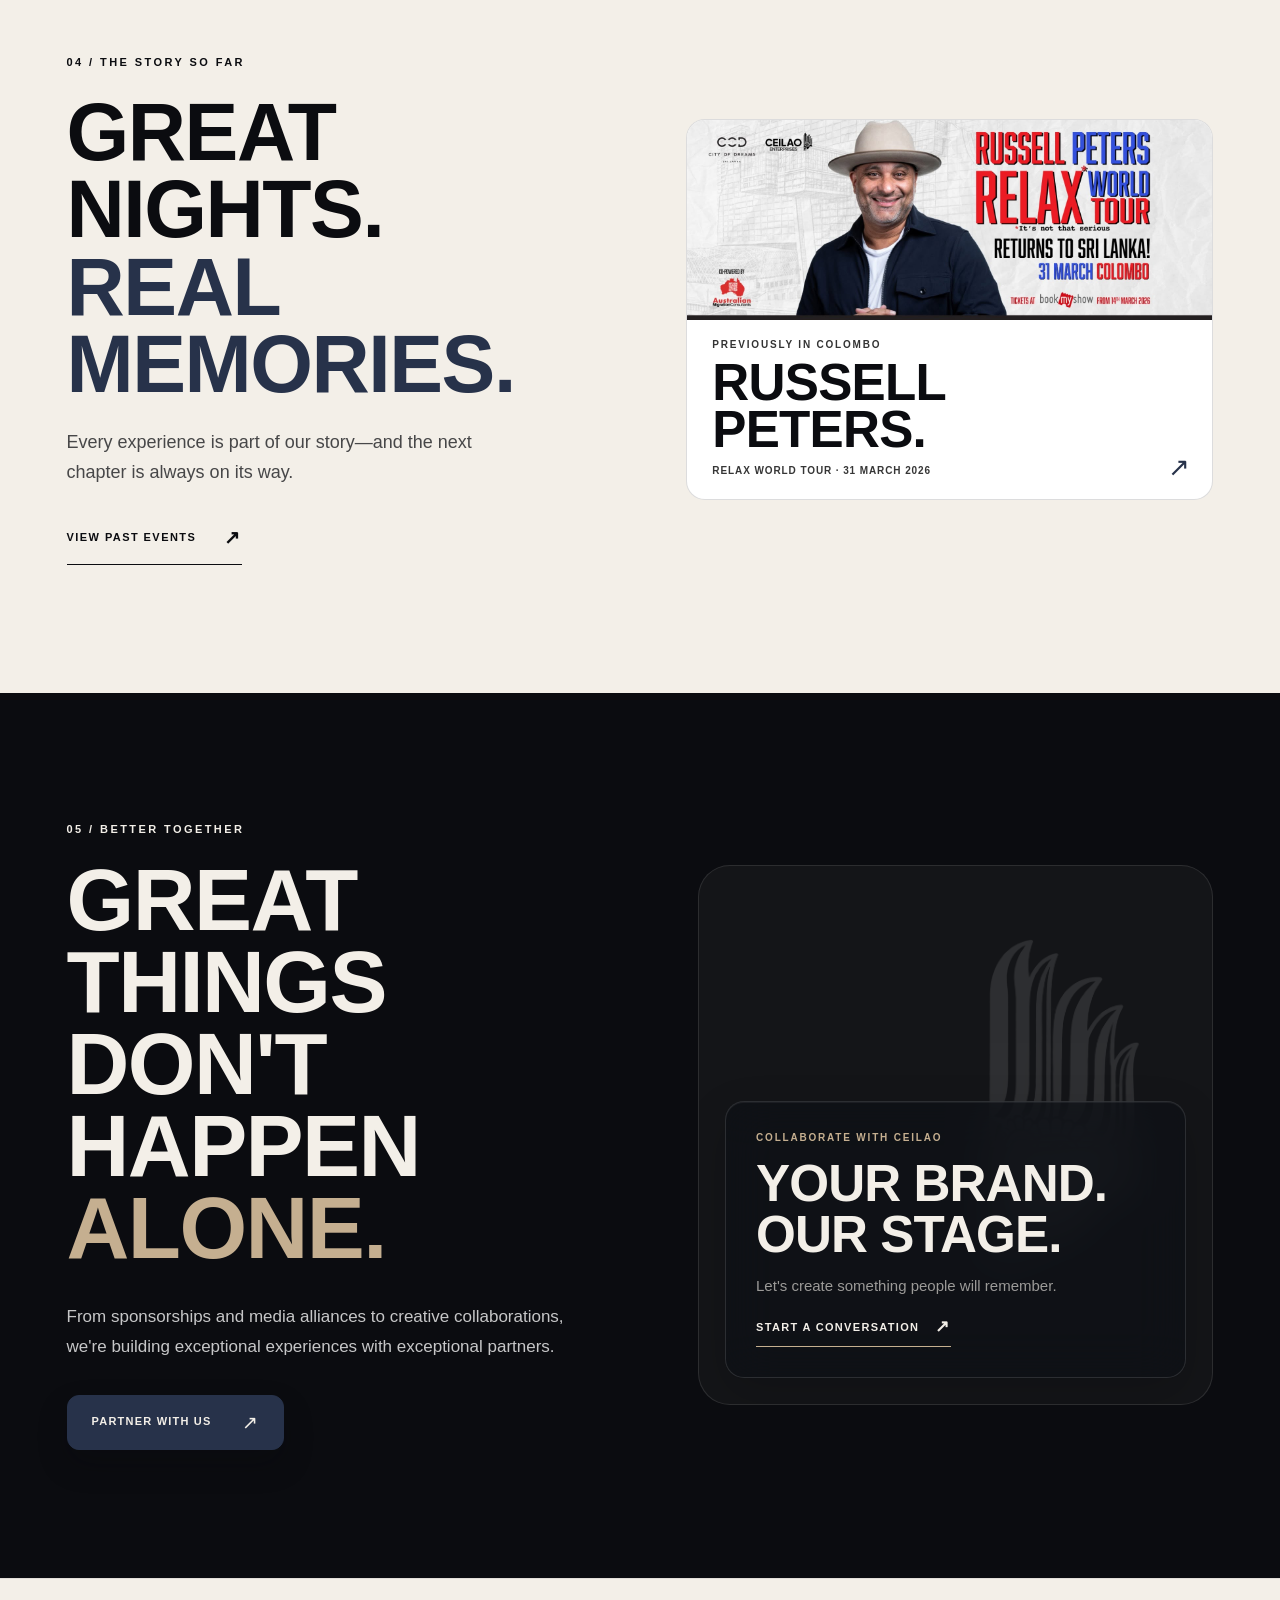
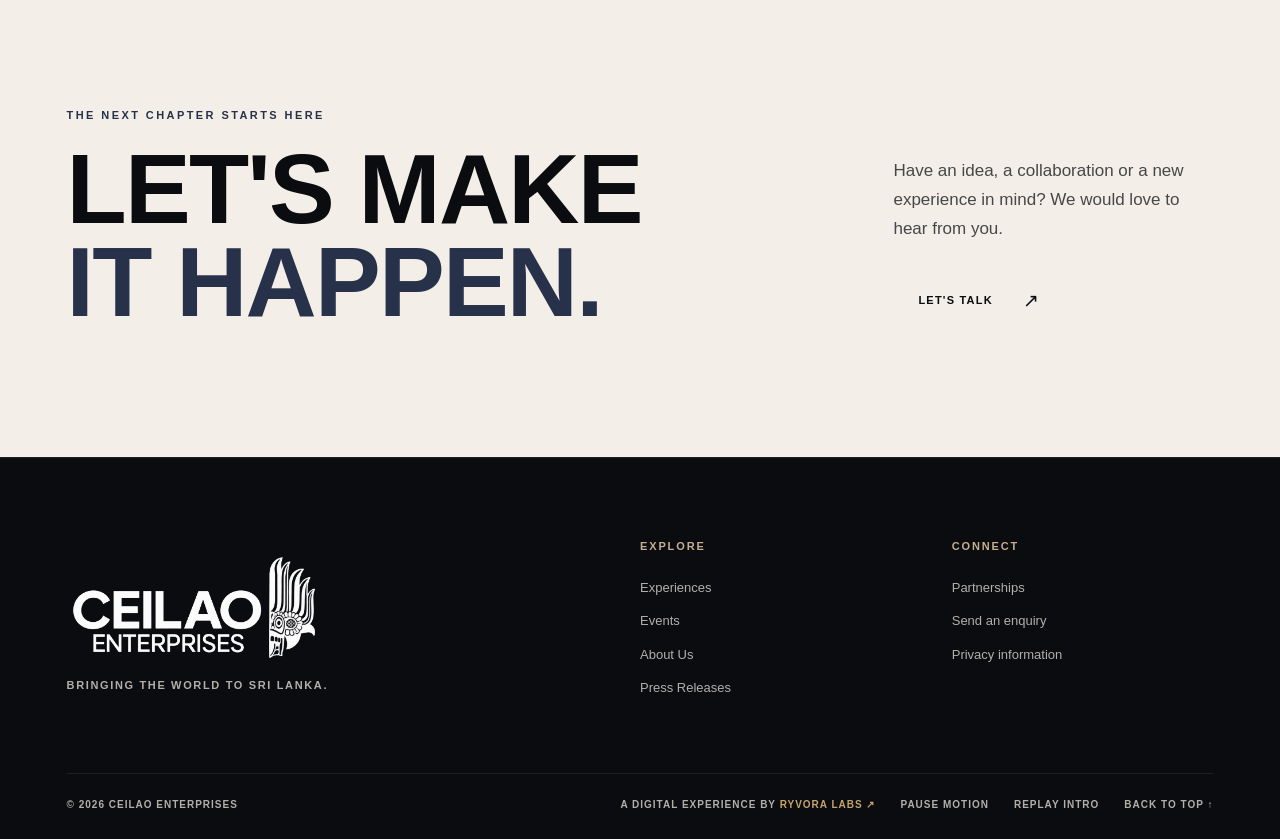
==== commit 7db44b7e: "V2.1" ====
--- a/index.html
+++ b/index.html
@@ -1,115 +1,343 @@
 <!DOCTYPE html>
 
-<html lang="en"><head>
-<meta charset="utf-8"/><meta content="width=device-width,initial-scale=1,viewport-fit=cover" name="viewport"/>
-<meta content="#0b0c10" name="theme-color"/><meta content="dark light" name="color-scheme"/>
-<meta name="description" content="Ceilao Enterprises brings international artists, live comedy, concerts and world-class productions to Colombo, Sri Lanka. Discover upcoming shows and partnerships."/>
-
-<link href="assets/favicon.svg" rel="icon" type="image/svg+xml"/><link href="assets/site.css" rel="stylesheet"/><link href="assets/tickets.css" rel="stylesheet"/><link href="assets/event-images.css" rel="stylesheet"/><link href="assets/about.css" rel="stylesheet"/><script defer="" src="assets/site.js"></script>
-<title>International Live Events in Sri Lanka | Ceilao Enterprises</title>
-<link rel="canonical" href="https://ceilao.com.au/"/>
-<meta property="og:type" content="website"/>
-<meta property="og:site_name" content="Ceilao Enterprises"/>
-<meta property="og:locale" content="en_LK"/>
-<meta property="og:url" content="https://ceilao.com.au/"/>
-<meta property="og:title" content="International Live Events in Sri Lanka | Ceilao Enterprises"/>
-<meta property="og:description" content="Ceilao Enterprises brings international artists, live comedy, concerts and world-class productions to Colombo, Sri Lanka. Discover upcoming shows and partnerships."/>
-<meta property="og:image" content="https://ceilao.com.au/assets/concert-stage.jpg"/>
-<meta property="og:image:alt" content="Live concert stage representing Ceilao Enterprises entertainment in Sri Lanka"/>
-<meta name="twitter:card" content="summary_large_image"/>
-<meta name="twitter:title" content="International Live Events in Sri Lanka | Ceilao Enterprises"/>
-<meta name="twitter:description" content="Ceilao Enterprises brings international artists, live comedy, concerts and world-class productions to Colombo, Sri Lanka. Discover upcoming shows and partnerships."/>
-<meta name="twitter:image" content="https://ceilao.com.au/assets/concert-stage.jpg"/>
-<meta name="robots" content="index,follow,max-image-preview:large"/>
-
-<script type="application/ld+json">{"@context":"https://schema.org","@type":"Organization","@id":"https://ceilao.com.au/#organization","name":"Ceilao Enterprises","url":"https://ceilao.com.au/","logo":"https://ceilao.com.au/assets/ceilao-logo.png","image":"https://ceilao.com.au/assets/concert-stage.jpg","slogan":"Bringing the World to Sri Lanka","description":"Sri Lankan events management and entertainment company bringing international artists, shows and world-class live productions to Sri Lanka.","email":"events@ceilao.com.au","areaServed":{"@type":"Country","name":"Sri Lanka"},"sameAs":["https://www.facebook.com/ceilaoenterprises"]}</script>
-
-<script type="application/ld+json">{"@context":"https://schema.org","@type":"WebSite","@id":"https://ceilao.com.au/#website","name":"Ceilao Enterprises","url":"https://ceilao.com.au/","inLanguage":"en-LK","publisher":{"@id":"https://ceilao.com.au/#organization"}}</script>
-<link rel="preload" href="assets/concert-stage.jpg" as="image"/>
-</head><body class="home-page" id="top">
-<section aria-label="Cinematic introduction" aria-modal="true" class="intro" data-scene="one" hidden="" id="intro" role="dialog" tabindex="-1">
-<div aria-hidden="true" class="intro-image"></div><div aria-hidden="true" class="intro-screen"></div><div aria-hidden="true" class="intro-outline"></div>
-<div aria-hidden="true" class="intro-pillars">
-<div class="intro-pillar intro-pillar-left">
-<span class="intro-pillar-shadow"></span>
-<img alt="" class="intro-pillar-layer layer-1" src="assets/ceilao-emblem.webp"/>
-<img alt="" class="intro-pillar-layer layer-2" src="assets/ceilao-emblem.webp"/>
-<img alt="" class="intro-pillar-layer layer-3" src="assets/ceilao-emblem.webp"/>
-<img alt="" class="intro-pillar-layer layer-4" src="assets/ceilao-emblem.webp"/>
-<img alt="" class="intro-pillar-layer layer-5" src="assets/ceilao-emblem.webp"/>
-</div>
-<div class="intro-pillar intro-pillar-right">
-<span class="intro-pillar-shadow"></span>
-<img alt="" class="intro-pillar-layer layer-1" src="assets/ceilao-emblem.webp"/>
-<img alt="" class="intro-pillar-layer layer-2" src="assets/ceilao-emblem.webp"/>
-<img alt="" class="intro-pillar-layer layer-3" src="assets/ceilao-emblem.webp"/>
-<img alt="" class="intro-pillar-layer layer-4" src="assets/ceilao-emblem.webp"/>
-<img alt="" class="intro-pillar-layer layer-5" src="assets/ceilao-emblem.webp"/>
-</div>
-</div>
-<div class="intro-copy intro-one"><p>AN EXPERIENCE BEYOND THE ORDINARY</p><h2>THE WORLD.<br/><span>ONE STAGE.</span></h2><small>International entertainment, reimagined for Sri Lanka.</small></div>
-<div class="intro-copy intro-two"><p>SHAPED BY MOMENT, LIGHT &amp; PERFORMANCE</p><h2>FEEL THE<br/><span>ARRIVAL.</span></h2><small>The Ceilao experience begins before the curtain rises.</small></div>
-<div class="intro-copy intro-final"><p>BRINGING THE WORLD TO SRI LANKA</p><img alt="Ceilao Enterprises" src="assets/ceilao-logo.webp"/><small>A stage for world-class entertainment.</small></div>
-<div class="intro-foot">COLOMBO · SRI LANKA <span>EXPERIENCES WORTH REMEMBERING</span></div>
-</section>
-<a class="skip-link" href="#main">Skip to content</a>
-<header class="header" id="header"><div class="shell header-inner">
-<a aria-label="Ceilao Enterprises homepage" class="logo" href="index.html"><img alt="Ceilao Enterprises" src="assets/ceilao-logo.webp"/></a>
-<nav aria-label="Main navigation" class="nav" id="nav">
-<a href="index.html#experiences">Experiences</a><a href="events.html">Events</a><a href="about.html">About Us</a><a href="press-releases.html">Press Releases</a><a href="index.html#partners">Partnerships</a><div class="nav-actions"><a class="nav-tickets" href="tickets.html">BUY TICKETS <span aria-hidden="true">↗</span></a><button class="nav-cta" data-contact="" type="button">Let's talk <span aria-hidden="true">↗</span></button></div>
-</nav><button aria-controls="nav" aria-expanded="false" aria-label="Open menu" class="nav-toggle" id="nav-toggle" type="button"><span></span><span></span></button>
-</div></header>
-<main id="main">
-<section aria-labelledby="hero-title" class="hero"><div aria-hidden="true" class="hero-photo"></div><div aria-hidden="true" class="hero-veil"></div><div class="shell hero-layout"><div class="hero-copy"><p class="eyebrow light"><i></i> GLOBAL ENTERTAINMENT · COLOMBO</p><h1 id="hero-title">THE WORLD.<br/><span>ON OUR STAGE.</span></h1><p class="hero-lede">Ceilao Enterprises brings international artists, comedy, concerts and world-class live entertainment to Colombo, Sri Lanka—creating moments that stay long after the lights go down.</p><div class="hero-actions"><a class="btn btn-accent" href="tickets.html">BUY TICKETS <span aria-hidden="true">↗</span></a><button class="btn btn-glass" data-replay="" type="button">WATCH THE OPENING <span aria-hidden="true">↺</span></button></div></div><a class="hero-next hero-next-featured" href="tickets.html" aria-label="Explore Once Upon a Christmas – The Greatest Xmas Show, 10 to 12 December 2026 at City of Dreams Sri Lanka">
-  <span class="hero-next-tag">UP NEXT <b>DEC 2026</b></span>
-  <img class="hero-next-artwork" src="assets/events/once-upon-a-christmas-official.webp" width="1024" height="687" alt="Once Upon a Christmas – The Greatest Xmas Show official poster featuring aerial circus performers, 10, 11 and 12 December 2026 at City of Dreams Sri Lanka" decoding="async" fetchpriority="high" />
-  <span class="hero-next-foot">BOOK TICKETS <b aria-hidden="true">↗</b></span>
-</a></div><a class="scroll-label" href="#experiences">SCROLL TO EXPLORE <span aria-hidden="true">↓</span></a></section>
-<div class="ribbon"><div aria-hidden="true" class="ribbon-track">INTERNATIONAL PRODUCTIONS <b>—</b> LIVE EXPERIENCES <b>—</b> WORLD-CLASS ENTERTAINMENT <b>—</b> INTERNATIONAL PRODUCTIONS <b>—</b> LIVE EXPERIENCES <b>—</b> WORLD-CLASS ENTERTAINMENT <b>—</b></div></div>
-<section aria-labelledby="experiences-title" class="experiences block white-block" id="experiences"><div class="shell"><div class="heading-row reveal"><div><p class="eyebrow dark">01 / WHAT WE CREATE</p><h2 id="experiences-title">EVERY SHOW.<br/><span>A DIFFERENT FEELING.</span></h2></div><p>We don't just put on events. We create the energy, anticipation and connection that turn a night out into a lasting memory.</p></div>
-<div class="experience-grid">
-  <a class="exp-card exp-black reveal" href="events.html" aria-label="Explore live music and DJ nights at Ceilao Enterprises">
-    <span class="exp-visual" aria-hidden="true"><img src="assets/concert-stage.jpg" alt="" loading="lazy" decoding="async" width="1920" height="1088"/></span>
-    <span class="exp-top"><span>01 <i> / </i> THE BEAT</span><span class="exp-arrow" aria-hidden="true">↗</span></span>
-    <div class="exp-middle"><span class="exp-label"><span class="exp-spark" aria-hidden="true">✦</span> SOUND. ENERGY. CULTURE.</span><h3>LIVE MUSIC<br/>&amp; DJ NIGHTS</h3><span class="exp-description">Immersive live entertainment built around the energy of the crowd.</span></div>
-    <span class="exp-bottom"><span>THE FEELING IS ELECTRIC.</span><strong>EXPLORE <span aria-hidden="true">↗</span></strong></span>
-  </a>
-  <a class="exp-card exp-blue reveal" href="events.html#past" aria-label="Explore stand-up comedy and our Russell Peters performance">
-    <span class="exp-visual" aria-hidden="true"><img src="assets/events/russell-peters-official.jpg" alt="" loading="lazy" decoding="async" width="1600" height="608"/></span>
-    <span class="exp-top"><span>02 <i> / </i> THE LAUGHTER</span><span class="exp-arrow" aria-hidden="true">↗</span></span>
-    <div class="exp-middle"><span class="exp-label"><span class="exp-spark" aria-hidden="true">✦</span> BIG LAUGHS. GREAT NIGHTS.</span><h3>STAND-UP<br/>COMEDY</h3><span class="exp-description">International talent, memorable punchlines and a room full of laughter.</span></div>
-    <span class="exp-bottom"><span>LAUGHTER CONNECTS US.</span><strong>EXPLORE <span aria-hidden="true">↗</span></strong></span>
-  </a>
-  <a class="exp-card exp-rose reveal" href="events.html#christmas" aria-label="Explore global productions including Once Upon a Christmas">
-    <span class="exp-visual" aria-hidden="true"><img src="assets/events/once-upon-a-christmas-official.webp" alt="" loading="lazy" decoding="async" width="1024" height="687"/></span>
-    <span class="exp-top"><span>03 <i> / </i> THE WONDER</span><span class="exp-arrow" aria-hidden="true">↗</span></span>
-    <div class="exp-middle"><span class="exp-label"><span class="exp-spark" aria-hidden="true">✦</span> PERFORMANCE. WONDER.</span><h3>GLOBAL<br/>PRODUCTIONS</h3><span class="exp-description">World-class performers and theatrical spectacles brought closer to home.</span></div>
-    <span class="exp-bottom"><span>MORE THAN A SHOW.</span><strong>EXPLORE <span aria-hidden="true">↗</span></strong></span>
-  </a>
-</div>
-</div></section>
-
-<section aria-labelledby="home-tickets-title" class="home-ticket-desk" id="tickets">
- <div class="shell home-ticket-layout">
-  <div class="home-ticket-image reveal">
-   <img src="assets/events/once-upon-a-christmas-official.webp" width="1024" height="687" loading="lazy" decoding="async" alt="Official Once Upon a Christmas poster, featuring aerial circus performers"/>
-   <span class="home-ticket-image-mark">OFFICIAL SHOW ARTWORK <span aria-hidden="true">✦</span></span>
-  </div>
-  <div class="home-ticket-copy reveal">
-   <div class="home-ticket-topline"><span class="ticket-pulse" aria-hidden="true"></span> TICKETS ON SALE · DEC 2026</div>
-   <p class="home-ticket-index">02 / THE TICKET DESK</p>
-   <h2 id="home-tickets-title">THE SHOW.<br/><span>YOUR SEAT.</span></h2>
-   <p class="home-ticket-description">Extraordinary nights begin here. Reserve your place at <strong>Once Upon a Christmas – The Greatest Xmas Show</strong>, live at City of Dreams, Sri Lanka.</p>
-   <div class="home-ticket-details"><span>10—12 DECEMBER 2026</span><span>7:30 PM</span><span>FROM LKR 15,000</span></div>
-   <div class="home-ticket-actions"><a class="btn btn-ticket-gold" href="tickets.html">EXPLORE TICKETS <span aria-hidden="true">↗</span></a><a class="home-ticket-direct" href="https://in.bookmyshow.com/activities/once-upon-a-christmas-the-greatest-xmas-show/et2z581jxr" target="_blank" rel="noopener noreferrer">BUY NOW AT BOX OFFICE <span aria-hidden="true">↗</span></a></div>
-   <small>Secure booking is completed with the authorised external ticket provider.</small>
-  </div>
- </div>
-</section>
-<section aria-labelledby="spotlight-title" class="spotlight block" id="spotlight"><div class="shell spotlight-layout"><div class="spotlight-info reveal"><p class="eyebrow light">02 / THE NEXT BIG MOMENT</p><h2 id="spotlight-title">SOME NIGHTS<br/><span>ARE DIFFERENT.</span></h2><p>Celebrate the season with an international live Christmas experience at City of Dreams, Colombo.</p><a class="btn btn-white" href="events.html#christmas">DISCOVER THE SHOW <span aria-hidden="true">↗</span></a></div><a aria-label="Discover Once Upon a Christmas" class="spotlight-card reveal" href="events.html#christmas"><img alt="" aria-hidden="true" class="spotlight-background-photo" height="687" loading="lazy" src="assets/events/once-upon-a-christmas-official.webp" width="1024"/><span class="spotlight-card-label">COMING TO COLOMBO · DECEMBER 2026</span><div class="spotlight-card-body"><small>INTERNATIONAL LIVE PRODUCTION</small><strong>ONCE<br/>UPON A<br/>CHRISTMAS.</strong></div><span class="spotlight-card-foot">10—12 DECEMBER 2026 <span aria-hidden="true">↗</span></span><img alt="" aria-hidden="true" src="assets/ceilao-emblem.webp"/></a></div></section>
-<section aria-labelledby="about-teaser-title" class="story block" id="about"><div class="shell story-grid"><div aria-label="Live concert stage with original theatrical lighting" class="story-image reveal" role="img"><div class="story-glass glass">A GLOBAL VISION.<br/>A SRI LANKAN STAGE.</div></div><div class="story-content reveal"><p class="eyebrow light">03 / ABOUT CEILAO ENTERPRISES</p><h2 id="about-teaser-title">BRINGING<br/>THE WORLD<br/><span>TO SRI LANKA.</span></h2><p>We believe extraordinary entertainment should have no boundaries. Discover the vision, passion and people behind Ceilao Enterprises.</p><a class="text-link" href="about.html">DISCOVER ABOUT US <span aria-hidden="true">↗</span></a></div></div></section>
-<section aria-labelledby="archive-title" class="archive block white-block"><div class="shell archive-layout"><div class="archive-copy reveal"><p class="eyebrow dark">04 / THE STORY SO FAR</p><h2 id="archive-title">GREAT NIGHTS.<br/><span>REAL MEMORIES.</span></h2><p>Every experience is part of our story—and the next chapter is always on its way.</p><a class="text-link dark-link" href="events.html#past">VIEW PAST EVENTS <span aria-hidden="true">↗</span></a></div><a class="archive-card reveal" href="events.html#past"><img alt="" aria-hidden="true" class="archive-background-photo" height="608" loading="lazy" src="assets/events/russell-peters-official.jpg" width="1600"/><span>PREVIOUSLY IN COLOMBO</span><strong>RUSSELL<br/>PETERS.</strong><small>RELAX WORLD TOUR · 31 MARCH 2026</small><b aria-hidden="true">↗</b></a></div></section>
-<section aria-labelledby="partners-title" class="partners block" id="partners"><div class="shell partner-layout"><div class="partner-copy reveal"><p class="eyebrow light">05 / BETTER TOGETHER</p><h2 id="partners-title">GREAT THINGS<br/>DON'T HAPPEN<br/><span>ALONE.</span></h2><p>From sponsorships and media alliances to creative collaborations, we're building exceptional experiences with exceptional partners.</p><button class="btn btn-accent" data-contact="Sponsorship / partnership" type="button">PARTNER WITH US <span aria-hidden="true">↗</span></button></div><div class="partner-visual reveal"><img alt="" aria-hidden="true" class="partner-emblem" src="assets/ceilao-emblem.webp"/><div class="partner-panel glass"><span>COLLABORATE WITH CEILAO</span><h3>YOUR BRAND.<br/>OUR STAGE.</h3><p>Let's create something people will remember.</p><button data-contact="Sponsorship / partnership" type="button">START A CONVERSATION <span aria-hidden="true">↗</span></button></div></div></div></section>
-<section aria-labelledby="contact-title" class="closing block" id="contact"><div class="shell closing-layout"><div class="reveal"><p class="eyebrow light">THE NEXT CHAPTER STARTS HERE</p><h2 id="contact-title">LET'S MAKE<br/><span>IT HAPPEN.</span></h2></div><div class="closing-aside reveal"><p>Have an idea, a collaboration or a new experience in mind? We would love to hear from you.</p><button class="btn btn-white" data-contact="" type="button">LET'S TALK <span aria-hidden="true">↗</span></button></div></div></section>
-</main><footer class="footer" id="footer"><div class="shell"><div class="footer-main"><div class="footer-brand"><img alt="Ceilao Enterprises" src="assets/ceilao-logo.webp"/><p>BRINGING THE WORLD TO SRI LANKA.</p></div><div class="footer-col"><span>EXPLORE</span><a href="index.html#experiences">Experiences</a><a href="events.html">Events</a><a href="about.html">About Us</a><a href="press-releases.html">Press Releases</a></div><div class="footer-col"><span>CONNECT</span><a href="index.html#partners">Partnerships</a><button data-contact="" type="button">Send an enquiry</button><a href="privacy.html">Privacy information</a></div></div>
-<div class="footer-bottom"><span>© <span id="year">2026</span> CEILAO ENTERPRISES</span><div class="footer-actions"><a class="ryvora-credit" href="https://ryvora.space/" target="_blank" rel="noopener noreferrer" aria-label="Ryvora Labs website (opens in a new tab)">A DIGITAL EXPERIENCE BY <strong>RYVORA LABS ↗</strong></a><button aria-pressed="false" id="motion-switch" type="button">PAUSE MOTION</button><button data-replay="" type="button">REPLAY INTRO</button><a href="#top">BACK TO TOP ↑</a></div></div></div></footer><dialog aria-labelledby="enquiry-heading" class="dialog" id="enquiry"><div class="dialog-wrap"><div class="dialog-heading"><div><span class="eyebrow">MAKE IT HAPPEN</span><h2 id="enquiry-heading">LET'S <span>TALK.</span></h2><p>Tell us what you're planning. We'll get back to you.</p></div><button aria-label="Close enquiry form" class="dialog-close" id="dialog-close" type="button">×</button></div><form accept-charset="UTF-8" action="https://formspree.io/f/mljjwrow" id="enquiry-form" method="POST" name="ceilao-enquiries"><input name="_subject" type="hidden" value="Ceilao Enterprises | New Website Enquiry"/><p class="sr-only"><label>Leave this empty <input autocomplete="off" name="_gotcha" tabindex="-1"/></label></p><div class="form-grid"><label>Your name *<input autocomplete="name" maxlength="120" minlength="2" name="full-name" placeholder="Full name" required="" type="text"/></label><label>Email address *<input autocomplete="email" maxlength="254" name="email" placeholder="you@example.com" required="" type="email"/></label><label>Phone number<input autocomplete="tel" maxlength="35" name="phone" placeholder="Include country code" type="tel"/></label><label>I'm interested in *<select id="inquiry-topic" name="inquiry" required=""><option disabled="" selected="" value="">Select a topic</option><option value="Once Upon a Christmas">Once Upon a Christmas</option><option value="Event production">Event production</option><option value="Sponsorship / partnership">Sponsorship / partnership</option><option value="Artist / talent booking">Artist / talent booking</option><option value="Media collaboration">Media collaboration</option><option value="Other">Something else</option></select></label><label class="full">Tell us more *<textarea maxlength="3000" minlength="10" name="message" placeholder="A few details about your enquiry..." required="" rows="5"></textarea></label></div><button class="btn btn-accent submit" type="submit">SEND ENQUIRY <span aria-hidden="true">↗</span></button><p class="form-note">Your details will be sent to Ceilao Enterprises through our third-party enquiry service. See our <a href="privacy.html" rel="noopener noreferrer" target="_blank">privacy information</a>. * Required.</p></form></div></dialog></body></html>+<html lang="en">
+
+<head>
+  <meta charset="utf-8" />
+  <meta content="width=device-width,initial-scale=1,viewport-fit=cover" name="viewport" />
+  <meta content="#0b0c10" name="theme-color" />
+  <meta content="dark light" name="color-scheme" />
+  <meta name="description"
+    content="Ceilao Enterprises brings international artists, live comedy, concerts and world-class productions to Colombo, Sri Lanka. Discover upcoming shows and partnerships." />
+
+  <link href="assets/favicon.svg" rel="icon" type="image/svg+xml" />
+  <link href="assets/site.css" rel="stylesheet" />
+  <link href="assets/tickets.css" rel="stylesheet" />
+  <link href="assets/event-images.css" rel="stylesheet" />
+  <link href="assets/about.css" rel="stylesheet" />
+  <script defer="" src="assets/site.js"></script>
+  <title>International Live Events in Sri Lanka | Ceilao Enterprises</title>
+  <link rel="canonical" href="https://ceilao.com.au/" />
+  <meta property="og:type" content="website" />
+  <meta property="og:site_name" content="Ceilao Enterprises" />
+  <meta property="og:locale" content="en_LK" />
+  <meta property="og:url" content="https://ceilao.com.au/" />
+  <meta property="og:title" content="International Live Events in Sri Lanka | Ceilao Enterprises" />
+  <meta property="og:description"
+    content="Ceilao Enterprises brings international artists, live comedy, concerts and world-class productions to Colombo, Sri Lanka. Discover upcoming shows and partnerships." />
+  <meta property="og:image" content="https://ceilao.com.au/assets/concert-stage.jpg" />
+  <meta property="og:image:alt"
+    content="Live concert stage representing Ceilao Enterprises entertainment in Sri Lanka" />
+  <meta name="twitter:card" content="summary_large_image" />
+  <meta name="twitter:title" content="International Live Events in Sri Lanka | Ceilao Enterprises" />
+  <meta name="twitter:description"
+    content="Ceilao Enterprises brings international artists, live comedy, concerts and world-class productions to Colombo, Sri Lanka. Discover upcoming shows and partnerships." />
+  <meta name="twitter:image" content="https://ceilao.com.au/assets/concert-stage.jpg" />
+  <meta name="robots" content="index,follow,max-image-preview:large" />
+
+  <script
+    type="application/ld+json">{"@context":"https://schema.org","@type":"Organization","@id":"https://ceilao.com.au/#organization","name":"Ceilao Enterprises","url":"https://ceilao.com.au/","logo":"https://ceilao.com.au/assets/ceilao-logo.png","image":"https://ceilao.com.au/assets/concert-stage.jpg","slogan":"Bringing the World to Sri Lanka","description":"Sri Lankan events management and entertainment company bringing international artists, shows and world-class live productions to Sri Lanka.","email":"events@ceilao.com.au","areaServed":{"@type":"Country","name":"Sri Lanka"},"sameAs":["https://www.facebook.com/ceilaoenterprises"]}</script>
+
+  <script
+    type="application/ld+json">{"@context":"https://schema.org","@type":"WebSite","@id":"https://ceilao.com.au/#website","name":"Ceilao Enterprises","url":"https://ceilao.com.au/","inLanguage":"en-LK","publisher":{"@id":"https://ceilao.com.au/#organization"}}</script>
+  <link rel="preload" href="assets/concert-stage.jpg" as="image" />
+</head>
+
+<body class="home-page" id="top">
+  <section aria-label="Cinematic introduction" aria-modal="true" class="intro" data-scene="one" hidden="" id="intro"
+    role="dialog" tabindex="-1">
+    <div aria-hidden="true" class="intro-image"></div>
+    <div aria-hidden="true" class="intro-screen"></div>
+    <div aria-hidden="true" class="intro-outline"></div>
+    <div aria-hidden="true" class="intro-pillars">
+      <div class="intro-pillar intro-pillar-left">
+        <span class="intro-pillar-shadow"></span>
+        <img alt="" class="intro-pillar-layer layer-1" src="assets/ceilao-emblem.webp" />
+        <img alt="" class="intro-pillar-layer layer-2" src="assets/ceilao-emblem.webp" />
+        <img alt="" class="intro-pillar-layer layer-3" src="assets/ceilao-emblem.webp" />
+        <img alt="" class="intro-pillar-layer layer-4" src="assets/ceilao-emblem.webp" />
+        <img alt="" class="intro-pillar-layer layer-5" src="assets/ceilao-emblem.webp" />
+      </div>
+      <div class="intro-pillar intro-pillar-right">
+        <span class="intro-pillar-shadow"></span>
+        <img alt="" class="intro-pillar-layer layer-1" src="assets/ceilao-emblem.webp" />
+        <img alt="" class="intro-pillar-layer layer-2" src="assets/ceilao-emblem.webp" />
+        <img alt="" class="intro-pillar-layer layer-3" src="assets/ceilao-emblem.webp" />
+        <img alt="" class="intro-pillar-layer layer-4" src="assets/ceilao-emblem.webp" />
+        <img alt="" class="intro-pillar-layer layer-5" src="assets/ceilao-emblem.webp" />
+      </div>
+    </div>
+    <div class="intro-copy intro-one">
+      <p>AN EXPERIENCE BEYOND THE ORDINARY</p>
+      <h2>THE WORLD.<br /><span>ONE STAGE.</span></h2><small>International entertainment, reimagined for Sri
+        Lanka.</small>
+    </div>
+    <div class="intro-copy intro-two">
+      <p>SHAPED BY MOMENT, LIGHT &amp; PERFORMANCE</p>
+      <h2>FEEL THE<br /><span>ARRIVAL.</span></h2><small>The Ceilao experience begins before the curtain rises.</small>
+    </div>
+    <div class="intro-copy intro-final">
+      <p>BRINGING THE WORLD TO SRI LANKA</p><img alt="Ceilao Enterprises" src="assets/ceilao-logo.webp" /><small>A stage
+        for world-class entertainment.</small>
+    </div>
+    <div class="intro-foot">COLOMBO · SRI LANKA <span>EXPERIENCES WORTH REMEMBERING</span></div>
+  </section>
+  <a class="skip-link" href="#main">Skip to content</a>
+  <header class="header" id="header">
+    <div class="shell header-inner">
+      <a aria-label="Ceilao Enterprises homepage" class="logo" href="index.html"><img alt="Ceilao Enterprises"
+          src="assets/ceilao-logo.webp" /></a>
+      <nav aria-label="Main navigation" class="nav" id="nav">
+        <a href="index.html#experiences">Experiences</a><a href="events.html">Events</a><a href="about.html">About
+          Us</a><a href="press-releases.html">Press Releases</a><a href="index.html#partners">Partnerships</a>
+        <div class="nav-actions"><a class="nav-tickets" href="tickets.html">BUY TICKETS <span
+              aria-hidden="true">↗</span></a><button class="nav-cta" data-contact="" type="button">Let's talk <span
+              aria-hidden="true">↗</span></button></div>
+      </nav><button aria-controls="nav" aria-expanded="false" aria-label="Open menu" class="nav-toggle" id="nav-toggle"
+        type="button"><span></span><span></span></button>
+    </div>
+  </header>
+  <main id="main">
+    <section aria-labelledby="hero-title" class="hero">
+      <div aria-hidden="true" class="hero-photo"></div>
+      <div aria-hidden="true" class="hero-veil"></div>
+      <div class="shell hero-layout">
+        <div class="hero-copy">
+          <p class="eyebrow light"><i></i> GLOBAL ENTERTAINMENT · COLOMBO</p>
+          <h1 id="hero-title">THE WORLD.<br /><span>ON OUR STAGE.</span></h1>
+          <p class="hero-lede">Ceilao Enterprises brings international artists, comedy, concerts and world-class live
+            entertainment to Colombo, Sri Lanka. Creating moments that stay long after the lights go down.</p>
+          <div class="hero-actions"><a class="btn btn-accent" href="tickets.html">BUY TICKETS <span
+                aria-hidden="true">↗</span></a><button class="btn btn-glass" data-replay="" type="button">WATCH THE
+              OPENING <span aria-hidden="true">↺</span></button></div>
+        </div><a class="hero-next hero-next-featured" href="tickets.html"
+          aria-label="Explore Once Upon a Christmas – The Greatest Xmas Show, 10 to 12 December 2026 at City of Dreams Sri Lanka">
+          <span class="hero-next-tag">UP NEXT <b>DEC 2026</b></span>
+          <img class="hero-next-artwork" src="assets/events/once-upon-a-christmas-official.webp" width="1024"
+            height="687"
+            alt="Once Upon a Christmas – The Greatest Xmas Show official poster featuring aerial circus performers, 10, 11 and 12 December 2026 at City of Dreams Sri Lanka"
+            decoding="async" fetchpriority="high" />
+          <span class="hero-next-foot">BOOK TICKETS <b aria-hidden="true">↗</b></span>
+        </a>
+      </div><a class="scroll-label" href="#experiences">SCROLL TO EXPLORE <span aria-hidden="true">↓</span></a>
+    </section>
+    <div class="ribbon">
+      <div aria-hidden="true" class="ribbon-track">INTERNATIONAL PRODUCTIONS <b>—</b> LIVE EXPERIENCES <b>—</b>
+        WORLD-CLASS ENTERTAINMENT <b>—</b> INTERNATIONAL PRODUCTIONS <b>—</b> LIVE EXPERIENCES <b>—</b> WORLD-CLASS
+        ENTERTAINMENT <b>—</b></div>
+    </div>
+    <section aria-labelledby="experiences-title" class="experiences block white-block" id="experiences">
+      <div class="shell">
+        <div class="heading-row reveal">
+          <div>
+            <p class="eyebrow dark">01 / WHAT WE CREATE</p>
+            <h2 id="experiences-title">EVERY SHOW.<br /><span>A DIFFERENT FEELING.</span></h2>
+          </div>
+          <p>We don't just put on events. We create the energy, anticipation and connection that turn a night out into a
+            lasting memory.</p>
+        </div>
+        <div class="experience-grid">
+          <a class="exp-card exp-black reveal" href="events.html"
+            aria-label="Explore live music and DJ nights at Ceilao Enterprises">
+            <span class="exp-visual" aria-hidden="true"><img src="assets/concert-stage.jpg" alt="" loading="lazy"
+                decoding="async" width="1920" height="1088" /></span>
+            <span class="exp-top"><span>01 <i> / </i> THE BEAT</span><span class="exp-arrow"
+                aria-hidden="true">↗</span></span>
+            <div class="exp-middle"><span class="exp-label"><span class="exp-spark" aria-hidden="true">✦</span> SOUND.
+                ENERGY. CULTURE.</span>
+              <h3>LIVE MUSIC<br />&amp; DJ NIGHTS</h3><span class="exp-description">Immersive live entertainment built
+                around the energy of the crowd.</span>
+            </div>
+            <span class="exp-bottom"><span>THE FEELING IS ELECTRIC.</span><strong>EXPLORE <span
+                  aria-hidden="true">↗</span></strong></span>
+          </a>
+          <a class="exp-card exp-blue reveal" href="events.html#past"
+            aria-label="Explore stand-up comedy and our Russell Peters performance">
+            <span class="exp-visual" aria-hidden="true"><img src="assets/events/russell-peters-official.jpg" alt=""
+                loading="lazy" decoding="async" width="1600" height="608" /></span>
+            <span class="exp-top"><span>02 <i> / </i> THE LAUGHTER</span><span class="exp-arrow"
+                aria-hidden="true">↗</span></span>
+            <div class="exp-middle"><span class="exp-label"><span class="exp-spark" aria-hidden="true">✦</span> BIG
+                LAUGHS. GREAT NIGHTS.</span>
+              <h3>STAND-UP<br />COMEDY</h3><span class="exp-description">International talent, memorable punchlines and
+                a room full of laughter.</span>
+            </div>
+            <span class="exp-bottom"><span>LAUGHTER CONNECTS US.</span><strong>EXPLORE <span
+                  aria-hidden="true">↗</span></strong></span>
+          </a>
+          <a class="exp-card exp-rose reveal" href="events.html#christmas"
+            aria-label="Explore global productions including Once Upon a Christmas">
+            <span class="exp-visual" aria-hidden="true"><img src="assets/events/once-upon-a-christmas-official.webp"
+                alt="" loading="lazy" decoding="async" width="1024" height="687" /></span>
+            <span class="exp-top"><span>03 <i> / </i> THE WONDER</span><span class="exp-arrow"
+                aria-hidden="true">↗</span></span>
+            <div class="exp-middle"><span class="exp-label"><span class="exp-spark" aria-hidden="true">✦</span>
+                PERFORMANCE. WONDER.</span>
+              <h3>GLOBAL<br />PRODUCTIONS</h3><span class="exp-description">World-class performers and theatrical
+                spectacles brought closer to home.</span>
+            </div>
+            <span class="exp-bottom"><span>MORE THAN A SHOW.</span><strong>EXPLORE <span
+                  aria-hidden="true">↗</span></strong></span>
+          </a>
+        </div>
+      </div>
+    </section>
+
+    <section aria-labelledby="home-tickets-title" class="home-ticket-desk" id="tickets">
+      <div class="shell home-ticket-layout">
+        <div class="home-ticket-image reveal">
+          <img src="assets/events/once-upon-a-christmas-official.webp" width="1024" height="687" loading="lazy"
+            decoding="async" alt="Official Once Upon a Christmas poster, featuring aerial circus performers" />
+          <span class="home-ticket-image-mark">OFFICIAL SHOW ARTWORK <span aria-hidden="true">✦</span></span>
+        </div>
+        <div class="home-ticket-copy reveal">
+          <div class="home-ticket-topline"><span class="ticket-pulse" aria-hidden="true"></span> TICKETS ON SALE · DEC
+            2026</div>
+          <p class="home-ticket-index">02 / THE TICKET DESK</p>
+          <h2 id="home-tickets-title">THE SHOW.<br /><span>YOUR SEAT.</span></h2>
+          <p class="home-ticket-description">Extraordinary nights begin here. Reserve your place at <strong>Once Upon a
+              Christmas – The Greatest Xmas Show</strong>, live at City of Dreams, Sri Lanka.</p>
+          <div class="home-ticket-details"><span>10—12 DECEMBER 2026</span><span>7:30 PM</span><span>FROM LKR
+              15,000</span></div>
+          <div class="home-ticket-actions"><a class="btn btn-ticket-gold" href="tickets.html">EXPLORE TICKETS <span
+                aria-hidden="true">↗</span></a><a class="home-ticket-direct"
+              href="https://in.bookmyshow.com/activities/once-upon-a-christmas-the-greatest-xmas-show/et2z581jxr"
+              target="_blank" rel="noopener noreferrer">BUY NOW AT BOX OFFICE <span aria-hidden="true">↗</span></a>
+          </div>
+          <small>Secure booking is completed with the authorised external ticket provider.</small>
+        </div>
+      </div>
+    </section>
+    <section aria-labelledby="spotlight-title" class="spotlight block" id="spotlight">
+      <div class="shell spotlight-layout">
+        <div class="spotlight-info reveal">
+          <p class="eyebrow light">02 / THE NEXT BIG MOMENT</p>
+          <h2 id="spotlight-title">SOME NIGHTS<br /><span>ARE DIFFERENT.</span></h2>
+          <p>Celebrate the season with an international live Christmas experience at City of Dreams, Colombo.</p><a
+            class="btn btn-white" href="events.html#christmas">DISCOVER THE SHOW <span aria-hidden="true">↗</span></a>
+        </div><a aria-label="Discover Once Upon a Christmas" class="spotlight-card reveal"
+          href="events.html#christmas"><img alt="" aria-hidden="true" class="spotlight-background-photo" height="687"
+            loading="lazy" src="assets/events/once-upon-a-christmas-official.webp" width="1024" /><span
+            class="spotlight-card-label">COMING TO COLOMBO · DECEMBER 2026</span>
+          <div class="spotlight-card-body"><small>INTERNATIONAL LIVE PRODUCTION</small><strong>ONCE<br />UPON
+              A<br />CHRISTMAS.</strong></div><span class="spotlight-card-foot">10—12 DECEMBER 2026 <span
+              aria-hidden="true">↗</span></span><img alt="" aria-hidden="true" src="assets/ceilao-emblem.webp" />
+        </a>
+      </div>
+    </section>
+    <section aria-labelledby="about-teaser-title" class="story block" id="about">
+      <div class="shell story-grid">
+        <div aria-label="Live concert stage with original theatrical lighting" class="story-image reveal" role="img">
+          <div class="story-glass glass">A GLOBAL VISION.<br />A SRI LANKAN STAGE.</div>
+        </div>
+        <div class="story-content reveal">
+          <p class="eyebrow light">03 / ABOUT CEILAO ENTERPRISES</p>
+          <h2 id="about-teaser-title">BRINGING<br />THE WORLD<br /><span>TO SRI LANKA.</span></h2>
+          <p>We believe extraordinary entertainment should have no boundaries. Discover the vision, passion and people
+            behind Ceilao Enterprises.</p><a class="text-link" href="about.html">DISCOVER ABOUT US <span
+              aria-hidden="true">↗</span></a>
+        </div>
+      </div>
+    </section>
+    <section aria-labelledby="archive-title" class="archive block white-block">
+      <div class="shell archive-layout">
+        <div class="archive-copy reveal">
+          <p class="eyebrow dark">04 / THE STORY SO FAR</p>
+          <h2 id="archive-title">GREAT NIGHTS.<br /><span>REAL MEMORIES.</span></h2>
+          <p>Every experience is part of our story—and the next chapter is always on its way.</p><a
+            class="text-link dark-link" href="events.html#past">VIEW PAST EVENTS <span aria-hidden="true">↗</span></a>
+        </div><a class="archive-card reveal" href="events.html#past"><img alt="" aria-hidden="true"
+            class="archive-background-photo" height="608" loading="lazy" src="assets/events/russell-peters-official.jpg"
+            width="1600" /><span>PREVIOUSLY IN COLOMBO</span><strong>RUSSELL<br />PETERS.</strong><small>RELAX WORLD
+            TOUR · 31 MARCH 2026</small><b aria-hidden="true">↗</b></a>
+      </div>
+    </section>
+    <section aria-labelledby="partners-title" class="partners block" id="partners">
+      <div class="shell partner-layout">
+        <div class="partner-copy reveal">
+          <p class="eyebrow light">05 / BETTER TOGETHER</p>
+          <h2 id="partners-title">GREAT THINGS<br />DON'T HAPPEN<br /><span>ALONE.</span></h2>
+          <p>From sponsorships and media alliances to creative collaborations, we're building exceptional experiences
+            with exceptional partners.</p><button class="btn btn-accent" data-contact="Sponsorship / partnership"
+            type="button">PARTNER WITH US <span aria-hidden="true">↗</span></button>
+        </div>
+        <div class="partner-visual reveal"><img alt="" aria-hidden="true" class="partner-emblem"
+            src="assets/ceilao-emblem.webp" />
+          <div class="partner-panel glass"><span>COLLABORATE WITH CEILAO</span>
+            <h3>YOUR BRAND.<br />OUR STAGE.</h3>
+            <p>Let's create something people will remember.</p><button data-contact="Sponsorship / partnership"
+              type="button">START A CONVERSATION <span aria-hidden="true">↗</span></button>
+          </div>
+        </div>
+      </div>
+    </section>
+    <section aria-labelledby="contact-title" class="closing block" id="contact">
+      <div class="shell closing-layout">
+        <div class="reveal">
+          <p class="eyebrow light">THE NEXT CHAPTER STARTS HERE</p>
+          <h2 id="contact-title">LET'S MAKE<br /><span>IT HAPPEN.</span></h2>
+        </div>
+        <div class="closing-aside reveal">
+          <p>Have an idea, a collaboration or a new experience in mind? We would love to hear from you.</p><button
+            class="btn btn-white" data-contact="" type="button">LET'S TALK <span aria-hidden="true">↗</span></button>
+        </div>
+      </div>
+    </section>
+  </main>
+  <footer class="footer" id="footer">
+    <div class="shell">
+      <div class="footer-main">
+        <div class="footer-brand"><img alt="Ceilao Enterprises" src="assets/ceilao-logo.webp" />
+          <p>BRINGING THE WORLD TO SRI LANKA.</p>
+        </div>
+        <div class="footer-col"><span>EXPLORE</span><a href="index.html#experiences">Experiences</a><a
+            href="events.html">Events</a><a href="about.html">About Us</a><a href="press-releases.html">Press
+            Releases</a></div>
+        <div class="footer-col"><span>CONNECT</span><a href="index.html#partners">Partnerships</a><button
+            data-contact="" type="button">Send an enquiry</button><a href="privacy.html">Privacy information</a></div>
+      </div>
+      <div class="footer-bottom"><span>© <span id="year">2026</span> CEILAO ENTERPRISES</span>
+        <div class="footer-actions"><a class="ryvora-credit" href="https://ryvora.space/" target="_blank"
+            rel="noopener noreferrer" aria-label="Ryvora Labs website (opens in a new tab)">A DIGITAL EXPERIENCE BY
+            <strong>RYVORA LABS ↗</strong></a><button aria-pressed="false" id="motion-switch" type="button">PAUSE
+            MOTION</button><button data-replay="" type="button">REPLAY INTRO</button><a href="#top">BACK TO TOP ↑</a>
+        </div>
+      </div>
+    </div>
+  </footer>
+  <dialog aria-labelledby="enquiry-heading" class="dialog" id="enquiry">
+    <div class="dialog-wrap">
+      <div class="dialog-heading">
+        <div><span class="eyebrow">MAKE IT HAPPEN</span>
+          <h2 id="enquiry-heading">LET'S <span>TALK.</span></h2>
+          <p>Tell us what you're planning. We'll get back to you.</p>
+        </div><button aria-label="Close enquiry form" class="dialog-close" id="dialog-close" type="button">×</button>
+      </div>
+      <form accept-charset="UTF-8" action="https://formspree.io/f/mljjwrow" id="enquiry-form" method="POST"
+        name="ceilao-enquiries"><input name="_subject" type="hidden" value="Ceilao Enterprises | New Website Enquiry" />
+        <p class="sr-only"><label>Leave this empty <input autocomplete="off" name="_gotcha" tabindex="-1" /></label></p>
+        <div class="form-grid"><label>Your name *<input autocomplete="name" maxlength="120" minlength="2"
+              name="full-name" placeholder="Full name" required="" type="text" /></label><label>Email address *<input
+              autocomplete="email" maxlength="254" name="email" placeholder="you@example.com" required=""
+              type="email" /></label><label>Phone number<input autocomplete="tel" maxlength="35" name="phone"
+              placeholder="Include country code" type="tel" /></label><label>I'm interested in *<select
+              id="inquiry-topic" name="inquiry" required="">
+              <option disabled="" selected="" value="">Select a topic</option>
+              <option value="Once Upon a Christmas">Once Upon a Christmas</option>
+              <option value="Event production">Event production</option>
+              <option value="Sponsorship / partnership">Sponsorship / partnership</option>
+              <option value="Artist / talent booking">Artist / talent booking</option>
+              <option value="Media collaboration">Media collaboration</option>
+              <option value="Other">Something else</option>
+            </select></label><label class="full">Tell us more *<textarea maxlength="3000" minlength="10" name="message"
+              placeholder="A few details about your enquiry..." required="" rows="5"></textarea></label></div><button
+          class="btn btn-accent submit" type="submit">SEND ENQUIRY <span aria-hidden="true">↗</span></button>
+        <p class="form-note">Your details will be sent to Ceilao Enterprises through our third-party enquiry service.
+          See our <a href="privacy.html" rel="noopener noreferrer" target="_blank">privacy information</a>. * Required.
+        </p>
+      </form>
+    </div>
+  </dialog>
+</body>
+
+</html>
--- a/assets/site.css
+++ b/assets/site.css
@@ -0,0 +1,396 @@
+/* CEILAO ENTERPRISES — Reimagined 2026
+   Four-color brand system. Zero gradient effects, no orbital decoration.
+   Brand: #090B10 | #F7F7F4 | #5B61D6 | #BB778B.
+*/
+:root{--black:#090B10;--white:#F7F7F4;--blue:#5B61D6;--rose:#BB778B;--ink:var(--black);--edge:rgba(255,255,255,.16);--edge-dark:rgba(9,11,16,.17);--shell:1296px;--pad:clamp(20px,5.2vw,88px);--header:86px;--ease:cubic-bezier(.2,.8,.2,1)}
+*,*::before,*::after{box-sizing:border-box}
+html{scroll-behavior:smooth;scroll-padding-top:var(--header)}
+body{margin:0;min-width:320px;background:var(--black);color:var(--white);font-family:Arial,Helvetica,sans-serif;-webkit-font-smoothing:antialiased;overflow-x:clip}
+a{color:inherit;text-decoration:none}button,select,input,textarea{font:inherit}button{cursor:pointer}img{display:block;max-width:100%}button:disabled{cursor:not-allowed}
+:focus-visible{outline:3px solid var(--rose);outline-offset:5px}
+::selection{background:var(--blue);color:var(--white)}
+.shell{width:min(calc(100% - var(--pad)*2),var(--shell));margin-inline:auto}
+.sr-only{position:absolute!important;width:1px;height:1px;padding:0;margin:-1px;overflow:hidden;clip:rect(0 0 0 0);white-space:nowrap;border:0}
+.skip-link{position:fixed;left:16px;top:10px;z-index:500;padding:14px 20px;background:var(--white);color:var(--black);transform:translateY(-160%)}.skip-link:focus{transform:none}
+.eyebrow{display:block;font-size:11px;font-weight:800;letter-spacing:.22em;text-transform:uppercase;line-height:1.5}.eyebrow.light{color:var(--white)}.eyebrow.dark{color:var(--black)}.eyebrow i{display:inline-block;width:8px;height:8px;background:var(--rose);margin-right:13px;border-radius:50%;vertical-align:1px}
+h1,h2,h3,p{margin-top:0}
+h1,h2,h3{font-family:Impact,'Arial Narrow','Arial Black',sans-serif;font-weight:900;letter-spacing:-.018em;text-wrap:balance}
+.block{padding:clamp(88px,10vw,156px) 0}.white-block{background:var(--white);color:var(--black)}
+.btn{min-height:55px;padding:15px 24px;display:inline-flex;align-items:center;justify-content:center;gap:30px;border-radius:8px;border:1px solid transparent;font-size:11px;letter-spacing:.11em;font-weight:900;text-transform:uppercase;line-height:1.25;transition:background .22s,transform .22s,border-color .22s,box-shadow .22s;color:var(--white);text-align:center}
+.btn span{font-size:19px;line-height:.7;font-weight:500}.btn:hover{transform:translateY(-3px)}
+.btn-accent{background:var(--blue);border-color:var(--blue);color:var(--white);box-shadow:0 16px 28px rgba(0,0,0,.18)}.btn-accent:hover{background:var(--rose);border-color:var(--rose);color:var(--black)}
+.btn-glass{background:rgba(255,255,255,.09);border-color:rgba(255,255,255,.26);backdrop-filter:blur(22px);-webkit-backdrop-filter:blur(22px)}.btn-glass:hover{background:rgba(255,255,255,.17)}
+.btn-white{background:var(--white);border-color:var(--white);color:var(--black)}.btn-white:hover{background:var(--black);border-color:var(--black);color:var(--white)}
+.glass{background:rgba(255,255,255,.08);border:1px solid rgba(255,255,255,.24);box-shadow:0 20px 56px rgba(0,0,0,.22),inset 0 1px 0 rgba(255,255,255,.14);backdrop-filter:blur(24px);-webkit-backdrop-filter:blur(24px)}
+/* GLOBAL HEADER */
+.header{height:var(--header);position:fixed;left:0;right:0;top:0;z-index:110;background:rgba(9,11,16,.85);border-bottom:1px solid rgba(255,255,255,.11);backdrop-filter:blur(22px);-webkit-backdrop-filter:blur(22px);transition:background .25s,box-shadow .25s}
+.header.is-scrolled{background:rgba(9,11,16,.96);box-shadow:0 18px 45px rgba(0,0,0,.25)}
+.header-inner{height:100%;display:flex;align-items:center;justify-content:space-between;gap:30px}
+.logo{width:192px;display:block;flex-shrink:0}.logo img{width:100%;height:auto;max-height:83px;object-fit:contain}
+.nav{display:flex;align-items:center;gap:clamp(18px,2.6vw,43px)}.nav a,.nav button{font-size:11px;font-weight:900;letter-spacing:.14em;text-transform:uppercase;white-space:nowrap}
+.nav a:not(.nav-cta){color:rgba(255,255,255,.72);transition:color .2s}.nav a:hover,.nav a[aria-current="page"]{color:var(--white)}
+.nav-cta{padding:15px 19px;display:inline-flex;align-items:center;gap:15px;border:1px solid rgba(255,255,255,.16);border-radius:8px;background:var(--blue);color:var(--white);transition:background .2s}.nav-cta:hover{background:var(--rose);color:var(--black)}.nav-cta span{font-size:18px}
+.nav-toggle{display:none;width:44px;height:44px;position:relative;z-index:121;border:1px solid rgba(255,255,255,.3);border-radius:7px;background:rgba(255,255,255,.05)}.nav-toggle span{height:2px;width:20px;position:absolute;left:11px;top:16px;background:var(--white);transition:transform .25s,top .25s}.nav-toggle span+span{top:25px}.nav-toggle[aria-expanded="true"] span:first-child{top:21px;transform:rotate(45deg)}.nav-toggle[aria-expanded="true"] span:last-child{top:21px;transform:rotate(-45deg)}
+/* HOME HERO */
+.hero{min-height:max(740px,100svh);position:relative;isolation:isolate;display:flex;align-items:center;background:var(--black);overflow:hidden}
+.hero-photo{position:absolute;inset:0;z-index:-2;background:var(--black) url('concert-stage.jpg') 50% 48%/cover no-repeat;filter:none;transform:scale(1.035);animation:photoEnter 14s ease-out both}
+.hero-veil{position:absolute;inset:0;z-index:-1;background:rgba(9,11,16,.67)}
+.hero-layout{display:grid;grid-template-columns:minmax(0,1fr) 310px;align-items:end;gap:clamp(35px,5vw,90px);padding-top:calc(var(--header) + 80px);padding-bottom:125px;position:relative}
+.hero-copy{max-width:850px}.hero h1{font-size:clamp(70px,8.4vw,142px);line-height:.91;margin:21px 0 29px;color:var(--white)}.hero h1 span{color:var(--rose);display:inline-block}
+.hero-lede{max-width:565px;font-size:clamp(17px,1.45vw,20px);line-height:1.7;color:rgba(255,255,255,.81)}.hero-actions{display:flex;flex-wrap:wrap;gap:12px;margin-top:38px}
+.hero-next{display:flex;flex-direction:column;justify-content:space-between;padding:27px;min-height:310px;border-radius:19px;color:var(--white);transition:transform .3s,border-color .3s}.hero-next:hover{transform:translateY(-6px);border-color:var(--white)}
+.hero-next-tag{font-weight:900;letter-spacing:.17em;font-size:10px;display:flex;align-items:center;justify-content:space-between;gap:8px}.hero-next-tag b{background:var(--rose);color:var(--black);padding:7px 8px;font-size:9px}
+.hero-next strong{font:900 41px/1 Impact,'Arial Narrow',sans-serif;letter-spacing:-.01em;margin:35px 0 28px}.hero-next-foot{display:flex;justify-content:space-between;align-items:center;gap:12px;padding-top:20px;border-top:1px solid rgba(255,255,255,.25);font-size:10px;letter-spacing:.1em;font-weight:800}.hero-next-foot b{font-size:23px}
+.scroll-label{position:absolute;bottom:40px;left:var(--pad);font-size:10px;letter-spacing:.18em;font-weight:800;color:var(--white)}.scroll-label span{font-size:19px;margin-left:10px}
+.ribbon{background:var(--blue);color:var(--white);height:66px;overflow:hidden}.ribbon-track{width:max-content;height:100%;display:flex;align-items:center;white-space:pre;gap:22px;font:900 20px Impact,'Arial Narrow',sans-serif;letter-spacing:.08em;animation:marqueeMove 48s linear infinite}.ribbon-track b{opacity:.8;font-size:22px;font-weight:500}
+/* SHARED HEADINGS */
+.heading-row{display:grid;grid-template-columns:minmax(0,1.35fr) minmax(250px,.65fr);gap:50px;align-items:end;margin-bottom:52px}.heading-row h2{font-size:clamp(56px,6.7vw,104px);line-height:.96;margin:17px 0 0}.heading-row h2 span{color:var(--blue)}.heading-row>p{line-height:1.75;font-size:17px;max-width:350px;justify-self:end;margin-bottom:4px;color:rgba(9,11,16,.73)}
+/* EXPERIENCE GRID */
+.experience-grid{display:grid;grid-template-columns:repeat(3,minmax(0,1fr));gap:15px}
+.exp-card{position:relative;min-height:530px;padding:32px;display:flex;flex-direction:column;justify-content:space-between;border-radius:17px;overflow:hidden;transition:transform .32s,box-shadow .32s}
+.exp-card:hover{transform:translateY(-7px);box-shadow:0 22px 50px rgba(9,11,16,.14)}.exp-black{background:var(--black);color:var(--white)}.exp-blue{background:var(--blue);color:var(--white)}.exp-rose{background:var(--rose);color:var(--black)}
+.exp-top{display:flex;justify-content:space-between;font-size:12px;font-weight:900;letter-spacing:.12em}.exp-top b{font-size:23px;font-weight:400}.exp-middle{margin-top:auto;margin-bottom:34px}.exp-label{font-size:10px;font-weight:800;letter-spacing:.18em}.exp-middle h3{font-size:clamp(46px,4.5vw,66px);line-height:.97;margin:14px 0 19px;overflow-wrap:break-word}.exp-middle p{font-size:15px;line-height:1.55;max-width:275px;opacity:.83;margin-bottom:0}.exp-bottom{padding-top:17px;border-top:1px solid currentColor;opacity:.8;font-size:10px;font-weight:800;letter-spacing:.13em}
+/* SPOTLIGHT */
+.spotlight{background:var(--blue);color:var(--white);overflow:hidden}
+.spotlight-layout{display:grid;grid-template-columns:1fr 1fr;gap:clamp(45px,6vw,110px);align-items:center}.spotlight-info h2{font-size:clamp(68px,6.8vw,110px);line-height:.93;margin:25px 0}.spotlight-info h2 span{color:var(--white);-webkit-text-stroke:1px var(--white);color:transparent}.spotlight-info>p:not(.eyebrow){font-size:18px;line-height:1.7;max-width:450px;opacity:.91;margin-bottom:35px}
+.spotlight-card{position:relative;min-height:500px;background:var(--black);color:var(--white);padding:35px;display:flex;flex-direction:column;justify-content:space-between;border:1px solid rgba(255,255,255,.28);border-radius:23px;box-shadow:20px 20px 0 rgba(9,11,16,.16);overflow:hidden;transition:transform .3s}.spotlight-card:hover{transform:translateY(-5px)}
+.spotlight-card-label{position:relative;z-index:2;font-size:10px;letter-spacing:.15em;font-weight:900;color:var(--white)}.spotlight-card-body{position:relative;z-index:2;margin:50px 0 30px}.spotlight-card-body small{display:block;font-size:10px;letter-spacing:.15em;font-weight:800;margin-bottom:20px;color:var(--rose)}.spotlight-card-body strong{display:block;font:900 clamp(62px,5vw,85px)/.96 Impact,'Arial Narrow',sans-serif;letter-spacing:-.02em;overflow-wrap:normal}.spotlight-card-foot{position:relative;z-index:2;display:flex;align-items:center;justify-content:space-between;gap:15px;font-size:10px;letter-spacing:.13em;font-weight:900;border-top:1px solid rgba(255,255,255,.2);padding-top:22px}.spotlight-card-foot span{font-size:23px}.spotlight-card>img{position:absolute;width:190px;right:-15px;bottom:82px;opacity:.13;pointer-events:none;filter:grayscale(1)}
+/* STORY */
+.story{background:var(--black);color:var(--white)}.story-grid{display:grid;grid-template-columns:1fr 1fr;gap:clamp(50px,7vw,105px);align-items:center}.story-image{height:660px;position:relative;border-radius:22px;overflow:hidden;background:var(--black) url('concert-stage.jpg') center/cover no-repeat;filter:none;border:1px solid rgba(255,255,255,.2)}.story-glass{position:absolute;bottom:25px;left:25px;right:25px;padding:25px;border-radius:13px;font-size:13px;line-height:1.6;font-weight:800;letter-spacing:.1em;filter:none}.story-content h2{font-size:clamp(58px,6.5vw,106px);line-height:.97;margin:22px 0 29px}.story-content h2 span{color:var(--rose)}.story-content>p:not(.eyebrow){font-size:18px;line-height:1.75;color:rgba(255,255,255,.75);max-width:510px}.text-link{background:transparent;border:0;color:var(--white);font-size:11px;letter-spacing:.13em;font-weight:900;padding:0 0 15px;border-bottom:1px solid currentColor;display:inline-flex;align-items:center;gap:28px;margin-top:20px;transition:gap .2s}.text-link:hover{gap:40px}.text-link span{font-size:19px}
+/* ARCHIVE */
+.archive-layout{display:grid;grid-template-columns:1fr .95fr;gap:65px;align-items:center}.archive-copy h2{font-size:clamp(56px,6.3vw,95px);line-height:.96;margin:23px 0}.archive-copy h2 span{color:var(--blue)}.archive-copy>p:not(.eyebrow){font-size:18px;line-height:1.7;max-width:420px;color:rgba(9,11,16,.75)}.dark-link{color:var(--black)}
+.archive-card{position:relative;min-height:390px;background:var(--black);color:var(--white);padding:38px;border-radius:19px;display:flex;flex-direction:column;justify-content:space-between;overflow:hidden;transition:transform .3s}.archive-card:hover{transform:translateY(-6px)}.archive-card>span{font-size:11px;letter-spacing:.18em;font-weight:900}.archive-card strong{font:900 clamp(68px,6.8vw,115px)/.91 Impact,'Arial Narrow',sans-serif;letter-spacing:-.015em}.archive-card small{font-size:11px;font-weight:800;letter-spacing:.09em}.archive-card>b{position:absolute;right:35px;bottom:28px;font-weight:400;font-size:26px;color:var(--rose)}
+/* PARTNERS - clean, structured, NO overlaid duplicate headings */
+.partners{background:var(--black);color:var(--white);overflow:hidden}.partner-layout{display:grid;grid-template-columns:minmax(0,1fr) minmax(0,.94fr);gap:clamp(40px,6.5vw,115px);align-items:center}
+.partner-copy h2{font-size:clamp(61px,6.8vw,113px);line-height:.94;margin:22px 0 34px}.partner-copy h2 span{color:var(--rose)}.partner-copy>p:not(.eyebrow){font-size:17px;line-height:1.72;color:rgba(255,255,255,.77);max-width:515px;margin-bottom:34px}
+.partner-visual{position:relative;min-height:540px;background:rgba(255,255,255,.035);border:1px solid rgba(255,255,255,.17);border-radius:28px;overflow:hidden;display:flex;align-items:end;padding:26px}
+.partner-emblem{position:absolute;right:10%;top:8%;height:70%;width:auto;max-width:none;opacity:.12;pointer-events:none}
+.partner-panel{width:100%;position:relative;z-index:2;padding:30px;border-radius:19px;min-height:240px;background:rgba(9,11,16,.72)}.partner-panel>span{display:block;font-size:10px;font-weight:900;letter-spacing:.18em;color:var(--rose)}.partner-panel h3{font-size:clamp(43px,4vw,64px);line-height:1;margin:15px 0 14px;color:var(--white)}.partner-panel p{font-size:15px;line-height:1.55;color:var(--white);opacity:.81;margin-bottom:19px;max-width:350px}
+.partner-panel button{border:0;background:transparent;color:var(--white);font-size:11px;font-weight:900;letter-spacing:.12em;display:inline-flex;align-items:center;gap:16px;padding:0 0 9px;border-bottom:1px solid var(--white)}.partner-panel button span{font-size:17px}
+/* CONTACT */
+.closing{background:var(--rose);color:var(--black)}.closing-layout{display:grid;grid-template-columns:1.35fr .65fr;gap:70px;align-items:end}.closing h2{font-size:clamp(65px,7.7vw,132px);line-height:.94;margin:20px 0 0}.closing h2 span{color:var(--white)}.closing .eyebrow{color:var(--black)}.closing-aside{justify-self:end;max-width:320px}.closing-aside p{font-size:17px;line-height:1.7;margin-bottom:30px}
+/* EVENTS HERO */
+.events-hero{position:relative;min-height:640px;min-height:85svh;background:var(--black);overflow:hidden;isolation:isolate;display:flex;align-items:center}
+.events-photo{position:absolute;inset:0;z-index:-2;background:var(--black) url('concert-stage.jpg') center/cover no-repeat;filter:none}.events-hero::before{content:"";position:absolute;inset:0;z-index:-1;background:rgba(9,11,16,.43)}
+.events-head{padding-top:calc(var(--header) + 80px);padding-bottom:110px;position:relative}.events-head h1{font-size:clamp(82px,11vw,175px);line-height:.87;margin:24px 0}.events-head h1 span{color:var(--rose)}.events-head>p:not(.eyebrow){max-width:570px;font-size:19px;line-height:1.7;color:rgba(255,255,255,.84)}.events-buttons{display:flex;flex-wrap:wrap;gap:12px;margin-top:31px}
+.event-feature-section .heading-row{margin-bottom:48px}.event-feature{display:grid;grid-template-columns:1fr .95fr;border-radius:24px;overflow:hidden;box-shadow:0 25px 70px rgba(9,11,16,.12)}
+.event-art{position:relative;padding:44px;background:var(--blue);color:var(--white);min-height:580px;display:flex;flex-direction:column;justify-content:space-between;overflow:hidden}.event-art>span{font-size:10px;font-weight:800;letter-spacing:.17em;position:relative;z-index:2}.event-art h3{font-size:clamp(63px,6.3vw,101px);line-height:.95;letter-spacing:-.03em;position:relative;z-index:2;margin:30px 0;overflow-wrap:normal}.event-art p{font-size:10px;letter-spacing:.15em;font-weight:900;position:relative;z-index:2;margin:0}.event-art img{position:absolute;width:220px;right:-20px;bottom:35px;opacity:.13;pointer-events:none}
+.event-info{background:var(--white);color:var(--black);padding:clamp(30px,4vw,60px);display:flex;flex-direction:column;justify-content:center}.event-info h3{font-size:clamp(48px,4.5vw,72px);line-height:1;margin:16px 0 22px}.event-info>p:not(.eyebrow){font-size:16px;line-height:1.65;color:rgba(9,11,16,.74)}.event-facts{margin:12px 0 29px}.event-facts div{border-top:1px solid var(--edge-dark);display:flex;align-items:start;justify-content:space-between;gap:14px;padding:16px 0}.event-facts div:last-child{border-bottom:1px solid var(--edge-dark)}.event-facts span{font-size:10px;letter-spacing:.14em;font-weight:900}.event-facts b{max-width:64%;font-size:11px;line-height:1.5;letter-spacing:.07em;text-align:right}.event-info .btn{align-self:flex-start}.event-info>small{display:block;line-height:1.5;color:rgba(9,11,16,.66);margin-top:15px}
+.past{background:var(--black)}.past .heading-row>p{color:rgba(255,255,255,.68)}.past .heading-row h2 span{color:var(--rose)}.past-feature{background:var(--white);color:var(--black);padding:50px;display:grid;grid-template-columns:.35fr 1fr .7fr;gap:35px;align-items:center;border-radius:22px}.past-number{font:900 28px Impact,'Arial Narrow',sans-serif;align-self:start}.past-number span{display:block;font:900 10px Arial,sans-serif;letter-spacing:.14em;margin-top:9px}.past-feature>div:nth-child(2)>p{font-size:10px;font-weight:900;letter-spacing:.16em}.past-feature h3{font-size:clamp(70px,7vw,113px);line-height:.9;margin:20px 0}.past-feature>div:nth-child(2)>span{font-size:11px;letter-spacing:.15em;font-weight:800}.past-desc p{font-size:16px;line-height:1.7;max-width:260px}.past-desc .text-link{color:var(--black)}
+/* PRIVACY / THANK YOU */
+.policy-main{padding:calc(var(--header) + 95px) 0 110px;min-height:100svh}.policy-wrap{max-width:930px}.policy-wrap>h1,.thanks-main h1{font-size:clamp(70px,9vw,134px);line-height:.93;margin:20px 0 34px}.policy-wrap>h1 span,.thanks-main h1 span{color:var(--rose)}.policy-intro{font-size:19px;line-height:1.7;max-width:680px;color:rgba(255,255,255,.82)}.policy-articles{display:grid;grid-template-columns:1fr 1fr;gap:24px;margin:55px 0}.policy-articles section{background:rgba(255,255,255,.05);border:1px solid var(--edge);padding:28px;border-radius:16px}.policy-articles h2{font:900 25px Arial,sans-serif;letter-spacing:-.03em;margin-bottom:13px}.policy-articles p,.policy-caveat{font-size:15px;line-height:1.7;color:rgba(255,255,255,.76)}.policy-caveat{max-width:750px;margin-bottom:30px}
+.thanks-main{min-height:90svh;display:grid;place-items:center;padding:calc(var(--header) + 70px) var(--pad) 90px}.thanks-wrap{text-align:center;padding:clamp(38px,6vw,75px);border-radius:25px;width:min(100%,930px)}.thanks-wrap>img{width:min(230px,75%);margin:0 auto 20px}.thanks-wrap>p:not(.eyebrow){font-size:18px;line-height:1.65;max-width:530px;margin:0 auto 28px;color:rgba(255,255,255,.8)}
+/* FOOTER */
+.footer{background:var(--black);border-top:1px solid var(--edge);padding:82px 0 29px}.footer-main{display:grid;grid-template-columns:minmax(0,2fr) 1fr 1fr;gap:50px;padding-bottom:75px}.footer-brand img{width:255px}.footer-brand p{font-size:11px;font-weight:900;letter-spacing:.15em;margin:12px 0 0;color:rgba(255,255,255,.75)}
+.footer-col{display:flex;flex-direction:column;align-items:flex-start;gap:14px}.footer-col>span{color:var(--rose);letter-spacing:.17em;font-size:11px;font-weight:900;margin-bottom:12px}.footer-col a,.footer-col button{font-size:13px;line-height:1.5;background:none;border:0;padding:0;color:rgba(255,255,255,.78);cursor:pointer}.footer-col a:hover,.footer-col button:hover{color:var(--white)}
+.footer-bottom{border-top:1px solid var(--edge);padding-top:25px;display:flex;align-items:center;justify-content:space-between;gap:25px}.footer-bottom>span,.footer-actions{font-size:10px;letter-spacing:.1em;font-weight:800;color:rgba(255,255,255,.66)}.footer-actions{display:flex;gap:25px;flex-wrap:wrap}.footer-actions button{background:none;border:0;padding:0;color:inherit;font-size:inherit;letter-spacing:inherit;font-weight:inherit}.footer-actions a:hover,.footer-actions button:hover{color:var(--rose)}
+/* NATIVE MODAL */
+.dialog{width:min(690px,calc(100vw - 24px));max-height:calc(100dvh - 24px);border:1px solid rgba(255,255,255,.22);border-radius:22px;background:var(--black);color:var(--white);padding:0;box-shadow:0 35px 100px rgba(0,0,0,.6)}.dialog::backdrop{background:rgba(0,0,0,.73);backdrop-filter:blur(7px)}.dialog-wrap{padding:clamp(22px,4.5vw,48px)}.dialog-heading{display:flex;justify-content:space-between;gap:20px}.dialog-heading h2{font-size:clamp(54px,8vw,76px);line-height:.96;margin:14px 0}.dialog-heading h2 span{color:var(--rose)}.dialog-heading p{font-size:15px;line-height:1.55;color:rgba(255,255,255,.8);margin-bottom:26px}.dialog-close{flex-shrink:0;border:1px solid var(--edge);background:rgba(255,255,255,.06);color:var(--white);border-radius:10px;width:40px;height:40px;font-size:28px}
+.form-grid{display:grid;grid-template-columns:1fr 1fr;gap:15px}.form-grid label{display:flex;flex-direction:column;gap:9px;font-size:12px;font-weight:900;letter-spacing:.03em}.form-grid .full{grid-column:1/-1}.form-grid input,.form-grid select,.form-grid textarea{width:100%;border:1px solid rgba(255,255,255,.17);background:rgba(255,255,255,.075);color:var(--white);border-radius:9px;min-height:47px;padding:12px 13px;outline-offset:2px}.form-grid textarea{resize:vertical}.form-grid input::placeholder,.form-grid textarea::placeholder{color:rgba(255,255,255,.57)}.form-grid option{color:var(--black);background:var(--white)}.submit{margin-top:23px}.form-note{margin:15px 0 0;color:rgba(255,255,255,.63);font-size:11px;line-height:1.6}.form-note a{text-decoration:underline}
+/* CINEMATIC INTRO (logo appears only in final scene) */
+.intro[hidden]{display:none!important}.intro{position:fixed;inset:0;z-index:220;background:var(--black);color:var(--white);isolation:isolate;overflow:hidden;display:grid;place-items:center}
+.intro-image{position:absolute;inset:0;z-index:-2;background:var(--black) url('concert-stage.jpg') center/cover no-repeat;filter:none;animation:photoEnter 10s ease-out both}.intro-screen{position:absolute;inset:0;z-index:-1;background:rgba(9,11,16,.71)}.intro-outline{position:absolute;inset:clamp(15px,3vw,35px);border:1px solid rgba(255,255,255,.26);pointer-events:none}
+.intro-copy{position:absolute;inset:0;display:flex;flex-direction:column;align-items:center;justify-content:center;text-align:center;gap:0;padding:110px 30px;opacity:0;visibility:hidden;transform:translateY(22px);transition:opacity .65s ease,transform .8s var(--ease),visibility .65s}.intro[data-scene="one"] .intro-one,.intro[data-scene="two"] .intro-two,.intro[data-scene="final"] .intro-final{opacity:1;visibility:visible;transform:none}
+.intro-copy>p{font-size:11px;font-weight:900;letter-spacing:.25em;margin-bottom:28px}.intro-copy h2{font-size:clamp(70px,12vw,180px);line-height:.89;margin:0 0 24px}.intro-copy h2 span{color:var(--rose)}.intro-copy small{font-size:clamp(15px,1.55vw,20px);line-height:1.6;color:rgba(255,255,255,.83)}
+.intro-final>img{width:min(650px,76vw);max-height:48vh;object-fit:contain;margin:-5px 0 5px;filter:drop-shadow(0 18px 28px rgba(0,0,0,.42))}.intro-final .btn{margin-top:10px}.intro-foot{position:absolute;left:clamp(32px,5vw,90px);bottom:clamp(31px,4.5vw,70px);right:clamp(32px,5vw,90px);display:flex;justify-content:space-between;font-size:10px;letter-spacing:.15em;font-weight:800;color:rgba(255,255,255,.64)}
+.intro.is-exiting{opacity:0;transition:opacity .5s ease;pointer-events:none}
+/* Motion - intentionally gentle, no decorative geometry */
+.reveal{opacity:1;transform:none}.js-ready:not(.motion-off) .reveal:not(.is-visible){opacity:0;transform:translateY(26px)}.js-ready .reveal{transition:opacity .7s var(--ease),transform .8s var(--ease)}.js-ready .reveal.is-visible{opacity:1;transform:none}
+@keyframes photoEnter{from{transform:scale(1.065)}to{transform:scale(1.005)}}@keyframes marqueeMove{to{transform:translateX(-50%)}}
+/* Responsive */
+@media(max-width:1100px){.hero-layout{grid-template-columns:minmax(0,1fr) 250px;gap:25px}.hero-next{min-height:275px}.hero-next strong{font-size:34px}.nav{gap:20px}.logo{width:160px}.nav a,.nav button{font-size:10px}.exp-card{padding:25px}.exp-middle h3{font-size:clamp(42px,4vw,56px)}.spotlight-card-body strong{font-size:clamp(54px,5.5vw,74px)}.partner-copy h2{font-size:clamp(58px,6.5vw,94px)}.event-art h3{font-size:clamp(58px,6.5vw,86px)}}
+@media(max-width:790px){:root{--header:74px;--pad:clamp(17px,4.2vw,32px)}.logo{width:157px}.nav-toggle{display:block}.nav{display:none;position:fixed;top:calc(var(--header) + 9px);left:13px;right:13px;z-index:120;flex-direction:column;align-items:stretch;padding:26px;gap:19px;background:rgba(9,11,16,.98);border:1px solid rgba(255,255,255,.22);border-radius:15px;box-shadow:0 30px 70px rgba(0,0,0,.4);backdrop-filter:blur(22px)}.nav.is-open{display:flex}.nav a,.nav button{font-size:12px}.nav-cta{justify-content:space-between}.hero{min-height:750px}.hero-layout{grid-template-columns:1fr;align-items:start;gap:34px;padding-top:calc(var(--header) + 99px);padding-bottom:118px}.hero h1{font-size:clamp(73px,10vw,112px)}.hero-next{max-width:520px;min-height:170px;padding:21px}.hero-next strong{font-size:34px;margin:15px 0}.hero-next-foot{padding-top:13px}.hero-next-tag{font-size:9px}.scroll-label{bottom:28px}.heading-row{grid-template-columns:1fr;gap:20px}.heading-row>p{justify-self:start;max-width:570px}.experience-grid{grid-template-columns:1fr;gap:13px}.exp-card{min-height:310px;padding:27px}.exp-middle{margin:30px 0}.exp-middle h3{font-size:clamp(48px,8vw,73px)}.exp-middle p{max-width:530px}.spotlight-layout{grid-template-columns:1fr;gap:50px}.spotlight-card{max-width:600px;min-height:490px}.spotlight-card-body strong{font-size:clamp(63px,9.2vw,88px)}.story-grid{grid-template-columns:1fr;gap:55px}.story-image{height:440px}.story-content h2{font-size:clamp(68px,9vw,100px)}.archive-layout{grid-template-columns:1fr;gap:45px}.archive-card{min-height:320px;max-width:650px}.partner-layout{grid-template-columns:1fr;gap:45px}.partner-visual{min-height:420px}.closing-layout{grid-template-columns:1fr;gap:30px}.closing-aside{justify-self:start}.footer-main{grid-template-columns:2fr 1fr;gap:35px}.footer-brand{grid-column:1/-1}.events-head h1{font-size:clamp(81px,13vw,138px)}.event-feature{grid-template-columns:1fr}.event-art{min-height:480px}.event-art h3{font-size:clamp(69px,10vw,105px)}.past-feature{grid-template-columns:1fr 1fr;gap:22px}.past-number{grid-column:1/-1}.past-feature h3{font-size:clamp(72px,10vw,110px)}}
+@media(max-width:520px){.hero{min-height:770px}.hero-layout{padding-top:calc(var(--header) + 95px);gap:28px;padding-bottom:100px}.hero h1{font-size:clamp(58px,13vw,83px);line-height:.94;margin:19px 0 23px}.hero-lede{font-size:15px}.hero-actions{gap:9px;margin-top:24px}.hero-actions .btn{width:100%;min-height:49px}.hero-next{min-height:143px;padding:17px}.hero-next strong{font-size:30px;margin:13px 0}.hero-next-foot{font-size:9px}.ribbon{height:54px}.ribbon-track{font-size:17px}.block{padding:84px 0}.heading-row{margin-bottom:32px}.heading-row h2{font-size:clamp(52px,10.6vw,72px)}.heading-row>p{font-size:15px}.exp-card{min-height:315px}.exp-middle h3{font-size:clamp(48px,10vw,60px)}.spotlight-info h2{font-size:clamp(63px,11.5vw,78px)}.spotlight-info>p:not(.eyebrow){font-size:16px}.spotlight-card{min-height:390px;padding:25px;box-shadow:11px 12px 0 rgba(9,11,16,.16)}.spotlight-card-body strong{font-size:clamp(52px,11vw,76px)}.spotlight-card>img{width:130px}.story-image{height:340px}.story-content h2{font-size:clamp(60px,11.6vw,79px)}.archive-copy h2{font-size:clamp(58px,11vw,77px)}.archive-card{min-height:280px;padding:25px}.archive-card strong{font-size:clamp(66px,13.5vw,88px)}.partner-copy h2{font-size:clamp(56px,11vw,77px)}.partner-visual{min-height:375px;padding:15px;border-radius:19px}.partner-emblem{right:6%;top:4%;height:68%}.partner-panel{padding:22px;min-height:210px;border-radius:13px}.partner-panel h3{font-size:clamp(44px,10vw,59px)}.closing h2{font-size:clamp(63px,12vw,82px)}.closing-aside p{font-size:16px}.events-hero{min-height:655px}.events-head{padding-top:calc(var(--header) + 105px);padding-bottom:95px}.events-head h1{font-size:clamp(70px,14vw,95px)}.events-head>p:not(.eyebrow){font-size:16px}.events-buttons .btn{width:100%;min-height:47px}.event-art{min-height:385px;padding:24px}.event-art h3{font-size:clamp(56px,12.8vw,78px)}.event-art>span,.event-art p{font-size:9px}.event-art img{width:150px}.event-info{padding:25px}.event-info h3{font-size:clamp(48px,10vw,63px)}.event-facts span{font-size:9px}.event-facts b{font-size:10px}.event-info .btn{width:100%}.past-feature{grid-template-columns:1fr;padding:27px}.past-number{grid-column:auto}.past-feature h3{font-size:clamp(70px,14vw,100px)}.footer-main{grid-template-columns:1fr 1fr;gap:28px}.footer-brand img{width:220px}.footer-bottom{align-items:flex-start;flex-direction:column}.footer-actions{gap:17px}.policy-main{padding-top:calc(var(--header) + 70px)}.policy-wrap>h1,.thanks-main h1{font-size:clamp(60px,12vw,83px)}.policy-articles{grid-template-columns:1fr}.form-grid{grid-template-columns:1fr}.form-grid .full{grid-column:auto}.dialog-wrap{padding:22px}.intro-copy{padding:95px 25px}.intro-copy>p{font-size:9px;letter-spacing:.15em}.intro-copy h2{font-size:clamp(59px,14vw,85px)}.intro-copy small{font-size:14px}.intro-final>img{width:88vw}.intro-foot{left:29px;bottom:31px;font-size:8px}.intro-foot span{display:none}}
+@media(max-width:365px){.logo{width:139px}.hero h1{font-size:55px}.heading-row h2{font-size:51px}.spotlight-card-body strong{font-size:48px}.partner-copy h2{font-size:52px}.partner-panel h3{font-size:40px}.event-art h3{font-size:52px}.events-head h1{font-size:68px}.intro-copy h2{font-size:54px}}
+@media(prefers-reduced-motion:reduce){html{scroll-behavior:auto}*,*::before,*::after{animation:none!important;transition:none!important}.js-ready .reveal{opacity:1!important;transform:none!important}.intro-image,.hero-photo{transform:none!important}}
+.motion-off *, .motion-off *::before, .motion-off *::after{animation:none!important;transition:none!important}
+.motion-off .reveal{opacity:1!important;transform:none!important}
+/* Narrow screen optical sizing and safe grid intrinsic widths. */
+.hero-layout>*,.heading-row>*,.experience-grid>*,.spotlight-layout>*,.story-grid>*,.archive-layout>*,.partner-layout>*,.closing-layout>*,.event-feature>*,.past-feature>*,.footer-main>*,.policy-wrap>*,.thanks-wrap{min-width:0}
+@media(max-width:520px){
+  .spotlight-info h2{font-size:clamp(48px,10.5vw,65px)}
+  .event-art h3{font-size:clamp(47px,11.2vw,65px)}
+  .past-feature h3{font-size:clamp(57px,13vw,78px)}
+  .policy-wrap>h1{font-size:clamp(55px,11.5vw,78px)}
+  .thanks-main h1{font-size:clamp(48px,10vw,65px)}
+  .footer-col a,.footer-col button{overflow-wrap:anywhere}
+}
+@media(max-width:365px){
+  .spotlight-info h2{font-size:47px}
+  .event-art h3{font-size:43px}
+  .past-feature h3{font-size:56px}
+  .policy-wrap>h1{font-size:51px}
+  .thanks-main h1{font-size:44px}
+}
+@media(max-width:365px){.archive-copy h2{font-size:50px}}
+@media(max-width:520px){.exp-rose .exp-middle h3{font-size:clamp(34px,8.8vw,48px)}}
+.spotlight-info h2 span{color:var(--white);-webkit-text-stroke:0}
+
+/* ===== 2026 Finished Solid + Liquid Glass refinement =====
+   Primary colors: ink black, warm white.
+   Support colors: midnight navy, champagne, muted plum.
+   No gradients; glass effect from blur, contrast and clean solids.
+*/
+:root{
+  --black:#0b0c10;
+  --white:#f3efe8;
+  --blue:#27324a;
+  --rose:#c5af90;
+  --plum:#5a3f49;
+  --text-soft:rgba(243,239,232,.76);
+  --dark-soft:rgba(11,12,16,.74);
+  --glass-dark:rgba(17,18,23,.62);
+  --glass-light:rgba(255,255,255,.42);
+}
+body{background:var(--black);color:var(--white)}
+:focus-visible{outline-color:var(--rose)}
+::selection{background:var(--blue);color:var(--white)}
+.eyebrow i{background:var(--rose)}
+.btn{border-radius:12px}
+.btn-accent{background:var(--blue);border-color:var(--blue);color:var(--white);box-shadow:0 14px 30px rgba(10,10,14,.22)}
+.btn-accent:hover{background:var(--plum);border-color:var(--plum);color:var(--white)}
+.btn-glass{background:rgba(255,255,255,.07);border-color:rgba(255,255,255,.2);backdrop-filter:blur(18px);-webkit-backdrop-filter:blur(18px)}
+.btn-glass:hover{background:rgba(255,255,255,.11)}
+.btn-white{background:var(--white);border-color:var(--white);color:var(--black)}
+.btn-white:hover{background:var(--rose);border-color:var(--rose);color:var(--black)}
+.glass{background:rgba(255,255,255,.08);border:1px solid rgba(255,255,255,.18);box-shadow:0 18px 45px rgba(0,0,0,.2),inset 0 1px 0 rgba(255,255,255,.12);backdrop-filter:blur(22px);-webkit-backdrop-filter:blur(22px)}
+.header{background:rgba(11,12,16,.84);border-bottom-color:rgba(255,255,255,.08)}
+.header.is-scrolled{background:rgba(11,12,16,.96);box-shadow:0 12px 30px rgba(0,0,0,.25)}
+.nav a:not(.nav-cta){color:rgba(243,239,232,.74)}
+.nav-cta{background:rgba(255,255,255,.06);border-color:rgba(255,255,255,.14);color:var(--white);backdrop-filter:blur(18px);-webkit-backdrop-filter:blur(18px)}
+.nav-cta:hover{background:var(--blue);color:var(--white)}
+.hero-photo,.events-photo,.story-image{filter:none}
+.hero-veil{background:rgba(11,12,16,.48)}.intro-screen{background:rgba(11,12,16,.49)}
+.hero h1 span,.story-content h2 span,.partner-panel>span,.dialog-heading h2 span,.policy-wrap>h1 span,.thanks-main h1 span,.archive-card>b,.spotlight-card-body small,.event-art > span,.footer-col>span,.spotlight-card-foot span{color:var(--rose)}
+.hero-lede,.story-content>p:not(.eyebrow),.past .heading-row>p,.dialog-heading p,.thanks-wrap>p:not(.eyebrow),.policy-intro,.policy-articles p,.policy-caveat{color:var(--text-soft)}
+.ribbon{background:var(--white);color:var(--black);border-top:1px solid rgba(11,12,16,.07);border-bottom:1px solid rgba(11,12,16,.07)}
+.ribbon-track{font-weight:800;font-family:Arial,Helvetica,sans-serif;letter-spacing:.18em;font-size:12px}
+.ribbon-track b{font-size:18px;opacity:.5}
+.white-block{background:var(--white);color:var(--black)}
+.heading-row h2 span,.archive-copy h2 span{color:var(--blue)}
+.heading-row>p,.archive-copy>p:not(.eyebrow),.event-info>p:not(.eyebrow){color:var(--dark-soft)}
+.exp-black{background:var(--black);color:var(--white)}
+.exp-blue{background:var(--blue);color:var(--white)}
+.exp-rose{background:var(--plum);color:var(--white)}
+.exp-card{border-radius:22px;box-shadow:none}
+.exp-card:hover{box-shadow:0 18px 48px rgba(11,12,16,.13)}
+.spotlight{background:var(--white);color:var(--black);border-top:1px solid rgba(11,12,16,.06);border-bottom:1px solid rgba(11,12,16,.06)}
+.spotlight-info .eyebrow{color:var(--blue)}
+.spotlight-info h2{color:var(--black)}
+.spotlight-info h2 span{color:var(--rose)!important}
+.spotlight-info>p:not(.eyebrow){color:var(--dark-soft)}
+.spotlight-card{background:var(--blue);box-shadow:22px 22px 0 rgba(11,12,16,.1);border-color:rgba(255,255,255,.12)}
+.story{background:var(--black)}
+.story-image{border-color:rgba(255,255,255,.14)}
+.story-glass{background:rgba(243,239,232,.1);border:1px solid rgba(255,255,255,.14);backdrop-filter:blur(18px);-webkit-backdrop-filter:blur(18px)}
+.archive-card{background:var(--plum);border:1px solid rgba(255,255,255,.08)}
+.partners{background:var(--black)}
+.partner-visual{background:rgba(243,239,232,.04);border-color:rgba(255,255,255,.1);border-radius:32px}
+.partner-emblem{opacity:.11;filter:grayscale(1) brightness(1.15)}
+.partner-panel{background:rgba(14,16,22,.7);border:1px solid rgba(255,255,255,.12);box-shadow:0 16px 45px rgba(0,0,0,.16),inset 0 1px 0 rgba(255,255,255,.06);backdrop-filter:blur(24px);-webkit-backdrop-filter:blur(24px)}
+.partner-panel p{color:var(--text-soft)}
+.partner-panel button{border-bottom-color:var(--rose)}
+.closing{background:var(--white);color:var(--black);border-top:1px solid rgba(11,12,16,.07)}
+.closing h2 span{color:var(--blue)}
+.closing .eyebrow{color:var(--blue)}
+.closing-aside p{color:var(--dark-soft)}
+.events-hero{background:var(--black)}
+.events-head h1 span{color:var(--rose)}
+.events-head>p:not(.eyebrow){color:var(--text-soft)}
+.event-feature{box-shadow:0 24px 60px rgba(11,12,16,.12)}
+.event-art{background:var(--blue)}
+.event-art img{opacity:.12;filter:grayscale(1)}
+.event-info{background:var(--white)}
+.event-facts div{border-color:rgba(11,12,16,.12)}
+.past{background:var(--black)}
+.past .heading-row h2 span{color:var(--rose)}
+.past-feature{background:var(--white);box-shadow:0 18px 46px rgba(0,0,0,.12)}
+.footer{background:var(--black);border-top-color:rgba(255,255,255,.09)}
+.footer-bottom,.footer-main{border-color:rgba(255,255,255,.08)}
+.footer-brand p,.footer-bottom>span,.footer-actions,.footer-col a,.footer-col button{color:rgba(243,239,232,.72)}
+.footer-actions a:hover,.footer-actions button:hover,.footer-col a:hover,.footer-col button:hover{color:var(--rose)}
+.dialog{background:rgba(13,14,19,.95);border-color:rgba(255,255,255,.14)}
+.dialog-close{background:rgba(255,255,255,.04);border-color:rgba(255,255,255,.12)}
+input,select,textarea{background:rgba(255,255,255,.04);border:1px solid rgba(255,255,255,.12);color:var(--white)}
+input::placeholder,textarea::placeholder{color:rgba(243,239,232,.45)}
+.policy-articles section,.thanks-wrap{background:rgba(255,255,255,.05);border-color:rgba(255,255,255,.1)}
+
+/* Intro rebuilt: automatic, no skip button, 3D emblem animation */
+.intro{background:var(--black)}
+.intro-image{filter:none;animation:photoEnter 11s ease-out both}
+.intro-outline{border-color:rgba(255,255,255,.16)}
+.intro-copy{z-index:3;padding:120px 30px 125px}
+.intro-copy > p{color:rgba(243,239,232,.76);letter-spacing:.22em}
+.intro-copy h2 span{color:var(--rose)}
+.intro-copy small{color:rgba(243,239,232,.78)}
+.intro-final{gap:16px}
+.intro-final img{width:min(630px,74vw);max-height:44vh;object-fit:contain;margin:0;filter:drop-shadow(0 18px 30px rgba(0,0,0,.32))}
+.intro-emblem3d{position:absolute;left:50%;top:49%;width:min(36vw,350px);aspect-ratio:1/1;transform-style:preserve-3d;transform:translate(-50%,-50%) perspective(1200px) rotateY(-26deg) rotateX(14deg);z-index:2;pointer-events:none;transition:opacity .55s ease,transform 1s ease}
+.intro-emblem-shadow{position:absolute;left:8%;right:8%;bottom:2%;height:12%;border-radius:50%;background:rgba(0,0,0,.5);filter:blur(22px);transform:translateZ(-120px)}
+.intro-layer{position:absolute;inset:0;width:100%;height:100%;object-fit:contain;filter:grayscale(1) brightness(1.45)}
+.layer-1{transform:translateZ(-90px);opacity:.12}
+.layer-2{transform:translateZ(-72px);opacity:.18}
+.layer-3{transform:translateZ(-54px);opacity:.24}
+.layer-4{transform:translateZ(-36px);opacity:.36}
+.layer-5{transform:translateZ(-18px);opacity:.58}
+.layer-6{transform:translateZ(0);opacity:.95}
+.intro[data-scene="one"] .intro-emblem3d{animation:introHandOne 2.3s cubic-bezier(.2,.8,.2,1) both}
+.intro[data-scene="two"] .intro-emblem3d{transform:translate(-50%,-50%) perspective(1200px) rotateY(10deg) rotateX(6deg) scale(1.08)}
+.intro[data-scene="final"] .intro-emblem3d{opacity:.16;transform:translate(-50%,-50%) perspective(1200px) rotateY(0deg) rotateX(0deg) scale(1.24)}
+.intro[data-scene="final"] .intro-final{transform:none}
+.intro-foot{color:rgba(243,239,232,.56)}
+@keyframes introHandOne{0%{opacity:0;transform:translate(-50%,-43%) perspective(1200px) rotateY(-42deg) rotateX(18deg) scale(.72)}60%{opacity:1;transform:translate(-50%,-50%) perspective(1200px) rotateY(-12deg) rotateX(12deg) scale(1.02)}100%{opacity:1;transform:translate(-50%,-50%) perspective(1200px) rotateY(-26deg) rotateX(14deg) scale(1)}}
+
+@media(max-width:790px){
+  .nav{background:rgba(11,12,16,.96);border-color:rgba(255,255,255,.16)}
+  .nav-toggle{border-color:rgba(255,255,255,.2)}
+  .spotlight{padding-top:80px;padding-bottom:80px}
+  .intro-emblem3d{width:min(46vw,260px);top:47%}
+}
+@media(max-width:520px){
+  .hero-next-tag b{background:var(--rose);color:var(--black)}
+  .spotlight-card{box-shadow:10px 12px 0 rgba(11,12,16,.08)}
+  .partner-visual{border-radius:24px}
+  .partner-panel{border-radius:18px}
+  .intro-copy{padding:96px 22px 110px}
+  .intro-copy h2{font-size:clamp(54px,13vw,82px)}
+  .intro-emblem3d{width:min(56vw,235px);top:45%}
+  .intro-final img{width:88vw}
+}
+@media(max-width:365px){
+  .intro-emblem3d{width:58vw;top:44%}
+  .intro-copy h2{font-size:50px}
+}
+
+
+/* Intro side pillars refinement */
+.intro-pillars{position:absolute;inset:0;z-index:2;pointer-events:none}
+.intro-pillar{position:absolute;top:50%;width:min(18vw,180px);aspect-ratio:0.62/1.45;transform-style:preserve-3d;opacity:.92;transition:opacity .6s ease,transform 1s ease}
+.intro-pillar-left{left:clamp(34px,7vw,128px);transform:translateY(-50%) perspective(1200px) rotateY(20deg) rotateX(10deg)}
+.intro-pillar-right{right:clamp(34px,7vw,128px);transform:translateY(-50%) perspective(1200px) rotateY(-20deg) rotateX(10deg) scaleX(-1)}
+.intro-pillar-shadow{position:absolute;left:14%;right:14%;bottom:2%;height:10%;border-radius:50%;background:rgba(0,0,0,.45);filter:blur(18px);transform:translateZ(-80px)}
+.intro-pillar-layer{position:absolute;inset:0;width:100%;height:100%;object-fit:contain;filter:grayscale(1) brightness(1.42)}
+.intro-pillar .layer-1{transform:translateZ(-56px);opacity:.12}
+.intro-pillar .layer-2{transform:translateZ(-42px);opacity:.19}
+.intro-pillar .layer-3{transform:translateZ(-28px);opacity:.3}
+.intro-pillar .layer-4{transform:translateZ(-14px);opacity:.52}
+.intro-pillar .layer-5{transform:translateZ(0);opacity:.92}
+.intro-copy{z-index:3;max-width:min(68vw,900px);margin-inline:auto}
+.intro[data-scene="one"] .intro-pillar-left{animation:introPillarLeftIn 2.2s cubic-bezier(.2,.8,.2,1) both}
+.intro[data-scene="one"] .intro-pillar-right{animation:introPillarRightIn 2.2s cubic-bezier(.2,.8,.2,1) both}
+.intro[data-scene="two"] .intro-pillar-left{transform:translateY(-50%) perspective(1200px) rotateY(12deg) rotateX(6deg) scale(1.05)}
+.intro[data-scene="two"] .intro-pillar-right{transform:translateY(-50%) perspective(1200px) rotateY(-12deg) rotateX(6deg) scaleX(-1) scale(1.05)}
+.intro[data-scene="final"] .intro-pillar-left{transform:translateY(-50%) perspective(1200px) rotateY(0deg) rotateX(0deg) scale(.94);opacity:.18}
+.intro[data-scene="final"] .intro-pillar-right{transform:translateY(-50%) perspective(1200px) rotateY(0deg) rotateX(0deg) scaleX(-1) scale(.94);opacity:.18}
+@keyframes introPillarLeftIn{0%{opacity:0;transform:translate(-20px,-46%) perspective(1200px) rotateY(36deg) rotateX(12deg) scale(.8)}65%{opacity:1;transform:translateY(-50%) perspective(1200px) rotateY(14deg) rotateX(10deg) scale(1.04)}100%{opacity:.92;transform:translateY(-50%) perspective(1200px) rotateY(20deg) rotateX(10deg) scale(1)}}
+@keyframes introPillarRightIn{0%{opacity:0;transform:translate(20px,-46%) perspective(1200px) rotateY(-36deg) rotateX(12deg) scaleX(-1) scale(.8)}65%{opacity:1;transform:translateY(-50%) perspective(1200px) rotateY(-14deg) rotateX(10deg) scaleX(-1) scale(1.04)}100%{opacity:.92;transform:translateY(-50%) perspective(1200px) rotateY(-20deg) rotateX(10deg) scaleX(-1) scale(1)}}
+/* neutralize old center-emblem rules if present */
+.intro-emblem3d{display:none!important}
+@media(max-width:900px){
+  .intro-pillar{width:min(21vw,145px)}
+  .intro-pillar-left{left:clamp(14px,3vw,30px)}
+  .intro-pillar-right{right:clamp(14px,3vw,30px)}
+  .intro-copy{max-width:min(70vw,700px)}
+}
+@media(max-width:700px){
+  .intro-pillar{width:min(20vw,100px);opacity:.7}
+  .intro-copy{max-width:min(74vw,540px)}
+}
+@media(max-width:520px){
+  .intro-pillar{width:min(19vw,78px);top:47%;opacity:.52}
+  .intro-pillar-left{left:10px}
+  .intro-pillar-right{right:10px}
+  .intro-copy{max-width:78vw}
+}
+@media(max-width:365px){
+  .intro-pillar{width:18vw;opacity:.42}
+  .intro-copy{max-width:82vw}
+}
+
+/* Press Releases link: allow extra navigation item without crowding */
+@media(min-width:1061px) and (max-width:1290px){.nav{gap:clamp(10px,1.6vw,22px)}.nav a,.nav button{font-size:10px;letter-spacing:.1em}.logo{width:155px}}
+@media(min-width:791px) and (max-width:1060px){.nav-toggle{display:block}.nav{display:none;position:fixed;top:calc(var(--header) + 9px);left:13px;right:13px;z-index:120;flex-direction:column;align-items:stretch;padding:26px;gap:19px;background:rgba(11,12,16,.97);border:1px solid rgba(255,255,255,.18);border-radius:15px;box-shadow:0 30px 70px rgba(0,0,0,.4);backdrop-filter:blur(22px)}.nav.is-open{display:flex}.nav a,.nav button{font-size:12px}.nav-cta{justify-content:space-between}}
+
+/* Experience feature cards — photographic editorial treatment, November 2026 */
+.home-page .experience-grid{gap:18px}
+.home-page .exp-card{
+  position:relative; isolation:isolate; display:flex; flex-direction:column;
+  min-height:555px; padding:27px 28px 24px; color:#f3efe8;
+  background:#12141a; border:1px solid rgba(255,255,255,.12);
+  border-radius:20px; overflow:hidden;
+  box-shadow:0 12px 30px rgba(18,20,26,.1);
+  transition:transform .4s ease, box-shadow .4s ease, border-color .4s ease;
+}
+.home-page .exp-card:before{
+  content:""; position:absolute; inset:0; z-index:-1;
+  background:linear-gradient(180deg, rgba(13,14,17,.28) 0%, rgba(14,15,21,.02) 24%, rgba(12,13,20,.15) 37%, rgba(10,12,18,.88) 66%, #0b0c10 100%);
+  pointer-events:none;
+}
+.home-page .exp-blue{background:#1b2335}
+.home-page .exp-blue:before{background:linear-gradient(180deg,rgba(18,23,35,.2) 0%,rgba(18,23,35,.03) 24%,rgba(18,23,35,.20) 37%,rgba(19,25,39,.91) 66%,#181e2c 100%)}
+.home-page .exp-rose{background:#382932}
+.home-page .exp-rose:before{background:linear-gradient(180deg,rgba(24,17,22,.25) 0%,rgba(24,17,22,.04) 24%,rgba(24,17,22,.16) 37%,rgba(40,28,34,.91) 66%,#30232c 100%)}
+.home-page .exp-visual{position:absolute;inset:0 0 27%;z-index:-2;display:block;overflow:hidden;pointer-events:none}
+.home-page .exp-visual img{height:100%;width:100%;max-width:none;object-fit:cover;object-position:center 29%;transition:transform .9s cubic-bezier(.2,.7,.3,1);filter:saturate(1.09) contrast(1.04)}
+.home-page .exp-black .exp-visual img{object-position:52% 35%}
+.home-page .exp-blue .exp-visual img{object-position:40% 38%;filter:grayscale(1) contrast(1.1) brightness(.89);}
+.home-page .exp-rose .exp-visual img{object-position:43% 31%;filter:saturate(1.05) contrast(1.04)}
+.home-page .exp-card:hover{transform:translateY(-8px);border-color:rgba(225,211,191,.42);box-shadow:0 26px 55px rgba(16,17,21,.2)}
+.home-page .exp-card:hover .exp-visual img,.home-page .exp-card:focus-visible .exp-visual img{transform:scale(1.08)}
+.home-page .exp-top{position:relative;z-index:2;display:flex;align-items:center;justify-content:space-between;gap:10px;font-size:11px;letter-spacing:.19em;font-weight:900;text-shadow:0 1px 12px rgba(0,0,0,.65)}
+.home-page .exp-top i{font-style:normal;opacity:.65;margin-inline:6px}
+.home-page .exp-arrow{display:flex;align-items:center;justify-content:center;width:38px;height:38px;border-radius:50%;border:1px solid rgba(255,255,255,.65);background:rgba(15,16,21,.32);font-size:21px;line-height:1;transition:background .3s,transform .3s}
+.home-page .exp-card:hover .exp-arrow{background:#c5af90;color:#0b0c10;transform:rotate(45deg)}
+.home-page .exp-middle{position:relative;z-index:1;display:block;margin:auto 0 24px;padding-top:235px}
+.home-page .exp-label{display:flex;align-items:center;gap:7px;color:#d8c4a8;font-size:9px;font-weight:900;letter-spacing:.145em;line-height:1.4}
+.home-page .exp-spark{font-size:14px;line-height:1;color:#d3b47d}
+.home-page .exp-middle h3{font-size:clamp(43px,3.8vw,59px);line-height:.96;letter-spacing:-.019em;margin:13px 0 14px;color:#f3efe8;overflow-wrap:normal}
+.home-page .exp-rose .exp-middle h3{font-size:clamp(40px,3.55vw,56px)}
+.home-page .exp-description{display:block;font-size:14px;line-height:1.6;max-width:305px;color:rgba(243,239,232,.78)}
+.home-page .exp-bottom{position:relative;z-index:1;display:flex;align-items:center;justify-content:space-between;gap:10px;padding-top:15px;border-top:1px solid rgba(243,239,232,.24);font-size:9px;font-weight:800;letter-spacing:.1em;line-height:1.4;opacity:1}
+.home-page .exp-bottom strong{white-space:nowrap;display:flex;align-items:center;gap:8px;color:#d8c4a8;font-size:9px;letter-spacing:.12em}
+.home-page .exp-bottom strong span{font-size:16px}
+@media(max-width:1150px){
+  .home-page .exp-card{padding:23px 22px;min-height:530px}
+  .home-page .exp-middle h3{font-size:clamp(36px,3.7vw,49px)}
+  .home-page .exp-rose .exp-middle h3{font-size:clamp(32px,3.35vw,45px)}
+  .home-page .exp-bottom{font-size:8px;letter-spacing:.06em}
+}
+@media(max-width:790px){
+  .home-page .experience-grid{gap:17px}
+  .home-page .exp-card{min-height:460px;padding:25px 26px}
+  .home-page .exp-middle{padding-top:180px;margin-bottom:24px}
+  .home-page .exp-middle h3{font-size:clamp(47px,8vw,65px)}
+  .home-page .exp-rose .exp-middle h3{font-size:clamp(45px,7.4vw,60px)}
+  .home-page .exp-visual{inset:0 0 26%}
+  .home-page .exp-blue .exp-visual img{object-position:46% 32%}
+}
+@media(max-width:520px){
+  .home-page .exp-card{min-height:430px;padding:21px 23px 19px}
+  .home-page .exp-middle{padding-top:165px;margin-bottom:19px}
+  .home-page .exp-middle h3{font-size:clamp(44px,11vw,55px);margin:12px 0}
+  .home-page .exp-rose .exp-middle h3{font-size:clamp(40px,10vw,52px)}
+  .home-page .exp-description{font-size:13px;line-height:1.48}
+  .home-page .exp-top{font-size:10px}
+  .home-page .exp-arrow{width:35px;height:35px}
+}
+@media(prefers-reduced-motion:reduce){.home-page .exp-card,.home-page .exp-visual img,.home-page .exp-arrow{transition:none!important}}
+
+/* Labels remain legible against vivid performance photographs. */
+.home-page .exp-top>span:first-child{display:inline-flex;align-items:center;padding:8px 10px;border-radius:6px;background:rgba(9,10,15,.52);backdrop-filter:blur(8px);-webkit-backdrop-filter:blur(8px);border:1px solid rgba(255,255,255,.08)}
+
+/* Ticket purchase and contact actions are grouped at the end of the desktop nav. */
+.nav{gap:clamp(9px,1.4vw,24px)}
+.nav-actions{display:flex;align-items:center;gap:10px;flex-shrink:0}
+.nav-actions .nav-tickets,.nav-actions .nav-cta{min-height:50px}
+.nav a.nav-tickets:not(.nav-cta){display:inline-flex;align-items:center;justify-content:center;gap:10px;padding:12px 14px;border:1px solid #d9bf97;border-radius:9px;background:#d9bf97;color:#131419;letter-spacing:.105em;transition:background .22s,color .22s,transform .22s}
+.nav a.nav-tickets:not(.nav-cta):hover,.nav a.nav-tickets[aria-current="page"]:not(.nav-cta){background:#f2ddbb;color:#131419;transform:translateY(-2px)}
+.nav-tickets span{font-size:16px;font-weight:600}
+@media(min-width:1241px) and (max-width:1390px){.header .logo{width:170px}.header .nav{gap:13px}.header .nav a,.header .nav button{font-size:10px;letter-spacing:.08em}.header .nav-cta{padding:13px}}
+@media(max-width:1240px){.header .nav-toggle{display:block}.header .nav{display:none;position:fixed;top:calc(var(--header) + 9px);left:13px;right:13px;z-index:120;flex-direction:column;align-items:stretch;padding:26px;gap:18px;background:rgba(11,12,16,.97);border:1px solid rgba(255,255,255,.18);border-radius:15px;box-shadow:0 30px 70px rgba(0,0,0,.4);backdrop-filter:blur(22px);-webkit-backdrop-filter:blur(22px)}.header .nav.is-open{display:flex}.header .nav a,.header .nav button{font-size:12px}.header .nav-actions{display:flex;flex-direction:column;align-items:stretch;gap:12px;width:100%}.header .nav a.nav-tickets{align-self:stretch}.header .nav-cta{justify-content:space-between}}
+
+/* Footer studio credit */
+.footer-actions .ryvora-credit{color:rgba(243,239,232,.72);text-decoration:none;white-space:normal}
+.footer-actions .ryvora-credit strong{color:#c6a46a;font-weight:800}
+.footer-actions .ryvora-credit:hover strong,.footer-actions .ryvora-credit:focus-visible strong{color:#f0d49d}
+@media(max-width:600px){.footer-actions .ryvora-credit{width:100%;margin-bottom:4px}}
--- a/assets/tickets.css
+++ b/assets/tickets.css
@@ -0,0 +1,111 @@
+/* CEILAO ENTERPRISES — OFFICIAL TICKET DESK. Brand: ink / ivory / champagne. */
+:root{--ticket-champagne:#d9bf97;--ticket-cream:#f0ece5;--ticket-night:#0b0c10;--ticket-muted:#b5afa4}
+.btn-ticket-gold{background:var(--ticket-champagne);border-color:var(--ticket-champagne);color:#121318;box-shadow:0 15px 35px rgba(0,0,0,.16)}
+.btn-ticket-gold:hover{background:#f2ddbb;border-color:#f2ddbb;color:#121318}
+.btn-ticket-outline{background:#202431;border-color:#343948;color:#f5f2ed}
+.btn-ticket-outline:hover{background:#313744;border-color:#52576b}
+.ticket-pulse{width:8px;height:8px;display:inline-block;flex-shrink:0;border-radius:50%;background:#e3c28b;box-shadow:0 0 0 5px rgba(217,191,151,.17)}
+/* Homepage ticket desk */
+.home-ticket-desk{color:#f1eae1;background:#11141b;position:relative;overflow:hidden;padding:clamp(70px,8.2vw,126px) 0;border-top:1px solid rgba(217,191,151,.18);border-bottom:1px solid rgba(217,191,151,.18)}
+.home-ticket-desk:before{content:"";position:absolute;right:-180px;top:-270px;width:760px;height:760px;border:1px solid rgba(217,191,151,.12);border-radius:50%;pointer-events:none}
+.home-ticket-desk:after{content:"";position:absolute;right:-260px;top:-150px;width:670px;height:670px;border:1px solid rgba(217,191,151,.12);border-radius:50%;pointer-events:none}
+.home-ticket-layout{position:relative;z-index:1;display:grid;grid-template-columns:minmax(0,.85fr) minmax(0,1.15fr);gap:clamp(36px,7vw,112px);align-items:center}
+.home-ticket-image{background:#16181c;border:1px solid rgba(217,191,151,.3);padding:11px;box-shadow:20px 22px 0 rgba(217,191,151,.055);transform:rotate(-1deg);max-width:520px}
+.home-ticket-image img{width:100%;height:auto;display:block;object-fit:contain}
+.home-ticket-image-mark{padding:15px 4px 5px;display:flex;justify-content:space-between;font-size:9px;letter-spacing:.18em;font-weight:800;color:var(--ticket-champagne)}
+.home-ticket-image-mark span{font-size:14px}
+.home-ticket-topline{display:flex;align-items:center;gap:14px;font-size:10px;letter-spacing:.16em;font-weight:900;color:var(--ticket-champagne)}
+.home-ticket-index{font-size:11px;letter-spacing:.2em;font-weight:800;color:rgba(243,239,232,.65);margin:34px 0 19px}
+.home-ticket-copy h2{font-size:clamp(69px,7.3vw,121px);line-height:.92;letter-spacing:-.02em;margin:0 0 27px}
+.home-ticket-copy h2 span{color:var(--ticket-champagne)}
+.home-ticket-description{font-size:18px;line-height:1.7;color:rgba(243,239,232,.74);max-width:560px;margin-bottom:30px}
+.home-ticket-description strong{color:#f0ece5}
+.home-ticket-details{display:flex;flex-wrap:wrap;gap:11px;margin-bottom:28px}
+.home-ticket-details span{font-size:10px;font-weight:900;letter-spacing:.105em;border:1px solid rgba(217,191,151,.34);padding:11px 12px;color:#ecddc5}
+.home-ticket-actions{display:flex;align-items:center;flex-wrap:wrap;gap:24px}
+.home-ticket-direct{font-size:10px;font-weight:900;letter-spacing:.11em;border-bottom:1px solid #9d8b70;padding:12px 0;color:#e4d2b7;transition:color .2s}
+.home-ticket-direct:hover{color:white}.home-ticket-direct span{font-size:16px;margin-left:10px}
+.home-ticket-copy>small{display:block;color:rgba(243,239,232,.56);font-size:11px;line-height:1.5;margin-top:23px}
+/* Events page checkout actions */
+.event-ticket-actions{display:flex;flex-wrap:wrap;gap:10px;align-items:center;margin:23px 0 15px}
+.event-info .event-ticket-actions .btn{gap:13px;padding-inline:18px}
+.event-tickets-info{color:#795b32;font-weight:800;white-space:nowrap;border-bottom:1px solid currentColor}
+/* Ticket page top */
+.tickets-page{background:var(--ticket-night);color:#f2ece4}
+.ticket-hero{position:relative;min-height:580px;padding:calc(var(--header) + 92px) 0 105px;isolation:isolate;background:#101117;overflow:hidden}
+.ticket-hero-photo{position:absolute;inset:0;z-index:-2;background:url('concert-stage.jpg') center 53% / cover no-repeat;opacity:.28;filter:saturate(.55)}
+.ticket-hero:before{content:"";position:absolute;inset:0;z-index:-1;background:linear-gradient(90deg,#0b0c10 0%,rgba(11,12,16,.92) 34%,rgba(11,12,16,.47) 100%)}
+.ticket-hero:after{content:"";position:absolute;left:-8%;bottom:0;width:70%;height:1px;background:var(--ticket-champagne)}
+.ticket-hero-inner{position:relative;display:flex;align-items:flex-end;justify-content:space-between;gap:60px}
+.ticket-hero-content{max-width:890px}.ticket-kicker{display:flex;gap:14px;align-items:center;color:#dbc6a5;font-size:11px;letter-spacing:.22em;font-weight:900;margin:0 0 26px}
+.ticket-hero h1{font-size:clamp(70px,9.6vw,146px);line-height:.89;letter-spacing:-.025em;margin:0 0 27px}
+.ticket-hero h1 span{color:var(--ticket-champagne)}
+.ticket-hero-content>p:not(.ticket-kicker){font-size:18px;line-height:1.7;color:#d0ccc5;max-width:630px;margin:0 0 31px}
+.ticket-hero-stamp{width:160px;height:160px;flex-shrink:0;border-radius:50%;border:1px solid #bca17b;display:flex;flex-direction:column;justify-content:center;align-items:center;text-align:center;transform:rotate(9deg);outline:1px dashed rgba(217,191,151,.5);outline-offset:7px;color:var(--ticket-champagne);margin:0 10px 25px 0}
+.ticket-hero-stamp span{font-size:11px;letter-spacing:.2em;font-weight:900}.ticket-hero-stamp strong{font:900 28px Impact,'Arial Narrow',sans-serif;letter-spacing:.04em;margin:3px 0 10px}.ticket-hero-stamp small{font-size:9px;letter-spacing:.1em;font-weight:900}
+/* Upcoming show card */
+.ticket-listing{padding:clamp(85px,9vw,130px) 0 105px;background:#f0ece5;color:#111318}
+.ticket-listing-header{display:flex;justify-content:space-between;align-items:end;gap:40px;margin:0 0 40px}
+.ticket-section-index{font-size:11px;font-weight:900;letter-spacing:.2em;margin:0 0 19px;color:#856d4f}
+.ticket-listing-header h2{font-size:clamp(65px,7.4vw,111px);line-height:.92;margin:0}.ticket-listing-header h2 span{color:#75614d}
+.ticket-listing-header>p{max-width:325px;font-size:17px;line-height:1.6;margin:0 0 4px;color:#4c4c4b}
+.ticket-show-card{display:grid;grid-template-columns:minmax(0,.92fr) minmax(0,1.08fr);background:#11151d;color:#f0ece5;overflow:hidden;border-radius:19px;border:1px solid #272b33;box-shadow:0 23px 65px rgba(20,20,25,.12)}
+.ticket-show-art{background:#1e212a;position:relative;display:flex;align-items:center;justify-content:center;min-height:500px;flex-direction:column}
+.ticket-show-art img{width:100%;height:auto;display:block;object-fit:contain;max-height:100%}
+.ticket-art-tag{display:flex;align-items:center;gap:13px;justify-content:space-between;width:100%;padding:20px 25px;background:#191d25;color:var(--ticket-champagne);font-size:10px;font-weight:900;letter-spacing:.12em}
+.ticket-art-tag span:last-child{margin-left:auto;color:#e1d9c9}
+.ticket-show-info{padding:clamp(35px,4.7vw,70px) clamp(30px,4.4vw,65px);min-width:0;display:flex;flex-direction:column;align-items:flex-start}
+.ticket-show-eyebrow{font-size:10px;letter-spacing:.18em;line-height:1.5;font-weight:900;color:var(--ticket-champagne);margin:0 0 25px}
+.ticket-show-info h3{font-size:clamp(53px,5.25vw,80px);line-height:.94;margin:0 0 11px;color:#f0ece5}
+.ticket-subtitle{font-size:12px;letter-spacing:.2em;font-weight:900;color:#d9bf97;margin:0 0 24px}
+.ticket-show-description{font-size:16px;line-height:1.7;color:#c0c0c0;max-width:530px;margin:0 0 30px}
+.ticket-meta-grid{display:grid;grid-template-columns:repeat(2,minmax(0,1fr));width:100%;gap:0 16px;border-top:1px solid rgba(255,255,255,.2);margin-bottom:31px}
+.ticket-meta-grid div{padding:16px 0;border-bottom:1px solid rgba(255,255,255,.2);display:flex;flex-direction:column;gap:7px}
+.ticket-meta-grid span{font-size:10px;font-weight:800;letter-spacing:.11em;color:#adabac}
+.ticket-meta-grid strong{font-size:12px;line-height:1.5;letter-spacing:.045em;color:#f3eee4}
+.ticket-purchase{display:flex;flex-direction:column;align-items:flex-start;gap:17px;width:100%}.ticket-purchase .btn{width:100%;max-width:370px;justify-content:space-between;padding:20px 23px}
+.ticket-box-office{font-size:11px;font-weight:900;letter-spacing:.09em;color:#d9bf97;padding-bottom:9px;border-bottom:1px solid rgba(217,191,151,.5)}.ticket-box-office:hover{color:#fff}
+.ticket-box-office span{font-size:17px;margin-left:15px}
+.ticket-provider-note{font-size:11px;line-height:1.65;color:#9d9ea3;max-width:520px;margin:24px 0 0}
+/* pricing/booking descriptions */
+.ticket-extra-grid{display:grid;grid-template-columns:1fr 1fr;gap:18px;margin-top:20px}
+.ticket-prices,.ticket-corporate{padding:clamp(28px,3.1vw,47px);border:1px solid #cdc5b8;background:#fdfbf7;border-radius:16px}
+.ticket-corporate{background:#1c2431;color:#f3efe8;border-color:#1c2431}
+.ticket-extra-heading{display:flex;flex-direction:column;gap:12px;padding-bottom:24px;border-bottom:1px solid #d4cabc}
+.ticket-extra-heading span{font-size:10px;font-weight:900;letter-spacing:.16em;color:#786953}.ticket-extra-heading strong{font:900 clamp(30px,3vw,44px)/1 Impact,'Arial Narrow',sans-serif;letter-spacing:.015em}
+.ticket-corporate .ticket-extra-heading{border-color:#4b5260}.ticket-corporate .ticket-extra-heading span{color:#d9bf97}
+.ticket-price-rows{display:grid;grid-template-columns:1fr 1fr;column-gap:25px;margin-top:10px}
+.ticket-price-rows div{padding:16px 0;display:flex;align-items:center;justify-content:space-between;gap:6px;border-bottom:1px solid #ddd6cd;font-size:11px;letter-spacing:.06em}
+.ticket-price-rows div span{font-weight:900;color:#65594b}.ticket-price-rows strong{font-size:12px;color:#111318;white-space:nowrap}
+.ticket-prices>p,.ticket-corporate>p{margin:21px 0 0;color:#6f6d69;font-size:13px;line-height:1.7}
+.ticket-corporate-price{font:900 clamp(38px,4vw,59px)/1 Impact,'Arial Narrow',sans-serif;display:block;margin-top:27px;color:#e6d0a9}
+.ticket-corporate-price small{font:800 11px Arial,Helvetica,sans-serif;letter-spacing:.09em;color:#cbc4b8}
+.ticket-corporate>p{color:#c7c7ce;margin-top:17px}
+.ticket-inquiry-btn{border:0;border-bottom:1px solid #c9b38e;padding:0 0 11px;color:#ead7b9;font-size:11px;letter-spacing:.08em;font-weight:900;background:transparent;text-align:left;margin-top:22px;line-height:1.5}
+.ticket-inquiry-btn:hover{color:#fff}.ticket-inquiry-btn span{font-size:17px;padding-left:15px}
+/* Three steps and future show placeholder */
+.ticket-how{padding:clamp(80px,8vw,125px) 0;background:#12151d;color:#f3efe8}
+.ticket-how-head{display:flex;justify-content:space-between;align-items:end;gap:40px;margin-bottom:47px}.ticket-how-head h2{font-size:clamp(57px,6vw,95px);line-height:.94;margin:0}.ticket-how-head h2 span{color:#d9bf97}
+.ticket-how-head>p{max-width:370px;line-height:1.7;font-size:16px;color:#bcbbb9;margin:0 0 6px}
+.ticket-how-grid{display:grid;grid-template-columns:repeat(3,1fr);gap:16px}
+.ticket-how-grid>div{padding:32px;min-height:245px;border-radius:13px;background:#1c212d;border:1px solid rgba(217,191,151,.2)}
+.ticket-how-grid>div>span{display:block;margin-bottom:24px;color:#d9bf97;font:900 34px Impact,'Arial Narrow',sans-serif}.ticket-how-grid h3{font-size:31px;margin:0 0 16px}.ticket-how-grid p{font-size:14px;line-height:1.65;color:#bfbdb9;margin:0}
+.ticket-future{background:#252a34;color:#f3efe8;padding:clamp(70px,7vw,100px) 0}
+.ticket-future-layout{display:flex;align-items:end;justify-content:space-between;gap:30px}
+.ticket-future h2{font-size:clamp(55px,5.5vw,84px);line-height:.94;margin:0 0 20px}.ticket-future h2 span{color:#d9bf97}
+.ticket-future p:not(.ticket-section-index){font-size:16px;line-height:1.65;max-width:630px;color:#c6c3bf;margin:0}.ticket-future .btn{flex-shrink:0}
+@media(max-width:1000px){.home-ticket-layout{gap:36px}.home-ticket-copy h2{font-size:clamp(61px,7vw,83px)}.ticket-hero-stamp{width:120px;height:120px}.ticket-hero-stamp strong{font-size:22px}.ticket-show-info{padding:36px 28px}.ticket-show-info h3{font-size:54px}.ticket-extra-grid{grid-template-columns:1fr 1fr}.ticket-price-rows{grid-template-columns:1fr}}
+@media(max-width:790px){.home-ticket-layout,.ticket-show-card{grid-template-columns:1fr}.home-ticket-image{width:100%;max-width:590px;transform:none;margin:auto}.home-ticket-copy{padding-top:7px}.home-ticket-copy h2{font-size:clamp(62px,11vw,96px)}.ticket-hero{padding-top:calc(var(--header) + 77px);min-height:590px}.ticket-hero-inner{gap:22px}.ticket-hero-stamp{align-self:flex-start;margin-top:15px}.ticket-show-art{min-height:0;max-width:100%;padding:0}.ticket-show-art img{max-height:none;height:auto}.ticket-show-info{padding:38px 36px}.ticket-show-info h3{font-size:clamp(59px,9vw,76px)}.ticket-listing-header,.ticket-how-head{align-items:flex-start;flex-direction:column;gap:18px}.ticket-listing-header>p{max-width:620px}.ticket-extra-grid{grid-template-columns:1fr}.ticket-price-rows{grid-template-columns:1fr 1fr}.ticket-future-layout{align-items:flex-start;flex-direction:column}}
+@media(max-width:560px){.home-ticket-desk{padding:65px 0}.home-ticket-topline{font-size:9px}.home-ticket-index{margin-top:30px}.home-ticket-copy h2{font-size:clamp(57px,12vw,71px)}.home-ticket-description{font-size:16px}.home-ticket-details span{font-size:9px}.home-ticket-actions{gap:13px}.home-ticket-direct{font-size:9px}.ticket-hero{min-height:0;padding:calc(var(--header) + 70px) 0 80px}.ticket-hero-inner{display:block}.ticket-hero h1{font-size:clamp(62px,12vw,83px)}.ticket-hero-content>p:not(.ticket-kicker){font-size:16px}.ticket-hero-stamp{display:none}.ticket-listing{padding:75px 0}.ticket-listing-header h2{font-size:clamp(62px,12vw,83px)}.ticket-listing-header>p{font-size:15px}.ticket-show-card{border-radius:12px}.ticket-art-tag{padding:15px 17px;font-size:9px}.ticket-show-info{padding:33px 21px}.ticket-show-info h3{font-size:clamp(49px,11vw,67px)}.ticket-show-description{font-size:15px}.ticket-meta-grid{gap:0 8px}.ticket-meta-grid strong{font-size:10px}.ticket-meta-grid span{font-size:9px}.ticket-prices,.ticket-corporate{padding:26px 21px}.ticket-extra-heading strong{font-size:32px}.ticket-price-rows div span,.ticket-price-rows div strong{font-size:10px}.ticket-corporate-price{font-size:48px}.ticket-corporate-price small{display:block;margin-top:7px}.ticket-how-grid{grid-template-columns:1fr}.ticket-how-head h2{font-size:clamp(55px,10vw,75px)}.ticket-how-grid>div{min-height:0;padding:26px}.ticket-how-grid>div>span{margin-bottom:14px}.ticket-how-grid h3{font-size:29px}.ticket-future h2{font-size:clamp(53px,10vw,72px)}}
+@media(max-width:360px){.ticket-price-rows{grid-template-columns:1fr}.ticket-show-info h3{font-size:47px}.home-ticket-copy h2{font-size:52px}.ticket-hero h1{font-size:58px}.ticket-how-head h2{font-size:48px}}
+@media(prefers-reduced-motion:reduce){.home-ticket-image{transform:none}}
+
+/* Keep the complete official poster visible at the TOP of the feature on desktop. */
+.ticket-show-art{justify-content:flex-start;align-items:stretch}
+.ticket-art-message{flex:1;display:flex;flex-direction:column;justify-content:center;align-items:flex-start;min-height:230px;padding:37px 33px;color:#f3eee6;background:#1e212a}
+.ticket-art-message>span{font-size:10px;font-weight:900;letter-spacing:.14em;color:#d9bf97;margin-bottom:22px}
+.ticket-art-message>strong{font:900 clamp(39px,4vw,62px)/.95 Impact,'Arial Narrow',sans-serif;letter-spacing:-.01em;margin-bottom:18px}
+.ticket-art-message>small{font-size:10px;letter-spacing:.2em;font-weight:900;color:#bdb9b2}
+@media(max-width:790px){.ticket-art-message{display:none}}
+@media(max-width:560px){.ticket-show-info h3{font-size:clamp(36px,10.8vw,60px)}}
+@media(max-width:360px){.ticket-show-info h3{font-size:36px}}
--- a/assets/event-images.css
+++ b/assets/event-images.css
@@ -0,0 +1,222 @@
+/* CEILAO ENTERPRISES — OFFICIAL EVENT ARTWORK
+   Both images are bundled locally, unchanged from user-provided files.
+   The full artwork is kept visible, with event metadata separate from artwork.
+*/
+
+/* Events page: showcase the Christmas poster without clipping its title or dates. */
+.event-art.event-art-photo {
+  display:flex; flex-direction:column; justify-content:center;
+  min-height:0; padding:0!important; overflow:hidden;
+  background:#12131a!important;
+}
+.event-image-link {
+  display:flex; flex-direction:column; justify-content:center;
+  min-height:0; width:100%; height:100%; flex:1;
+  text-decoration:none; background:#12131a;
+}
+.event-image-link img {
+  position:static!important; display:block; flex:0 0 auto;
+  width:100%!important; height:auto!important; min-height:0!important;
+  max-width:100%; opacity:1!important; object-fit:contain!important;
+  object-position:center; filter:none!important;
+  transition:transform .45s ease;
+}
+.event-image-link:hover img { transform:scale(1.012); }
+.event-image-cta {
+  display:flex; position:static; justify-content:space-between; align-items:center;
+  gap:15px; width:100%; padding:18px 24px;
+  border:0; border-top:1px solid rgba(255,255,255,.16);
+  background:#111218; color:#f3efe8;
+  font-size:11px; letter-spacing:.15em; font-weight:800;
+  backdrop-filter:none; box-shadow:none;
+}
+.event-image-cta b { font-size:22px; font-weight:400; }
+.event-info { min-width:0; }
+
+/* Past-event card: put the panoramic poster across the full width.
+   Previously it was squeezed into a narrow crop. */
+.past-feature {
+  display:grid; grid-template-columns:minmax(0,1.1fr) minmax(0,.9fr);
+  gap:0 30px; padding:0 0 35px; overflow:hidden;
+}
+.past-photo-link {
+  grid-column:1/-1; display:block; height:auto; min-height:0;
+  max-height:none; border-radius:0; overflow:hidden;
+  background:#f3efe8; box-shadow:none;
+}
+.past-photo-link img {
+  display:block; width:100%; height:auto; object-fit:contain;
+  object-position:center; transition:transform .45s ease;
+}
+.past-photo-link:hover img { transform:scale(1.012); }
+.past-photo-caption {
+  position:static; display:flex; align-items:center; justify-content:space-between;
+  padding:12px 35px; background:#111218; color:#fff;
+  font-size:10px; letter-spacing:.13em;
+}
+.past-feature > div:nth-child(2) { padding:35px 0 0 40px; min-width:0; }
+.past-feature > .past-desc { padding:35px 40px 0 0; min-width:0; }
+.past-feature h3 { font-size:clamp(58px,6vw,90px); overflow-wrap:normal; }
+
+/* Homepage feature: image-first, full poster visible with details beneath it. */
+.spotlight-card {
+  display:flex; flex-direction:column; justify-content:flex-start;
+  padding:0!important; min-height:0; height:auto; overflow:hidden;
+  background:#171a23; color:#fff;
+  border:1px solid rgba(255,255,255,.18);
+  box-shadow:16px 18px 0 rgba(11,12,16,.1);
+}
+.spotlight-background-photo {
+  position:static!important; order:1; width:100%!important; height:auto!important;
+  max-width:100%; display:block; opacity:1!important;
+  object-fit:contain!important; filter:none!important;
+  pointer-events:none; text-shadow:none;
+}
+.spotlight-card-label {
+  order:0; padding:20px 24px; position:static; display:block;
+  z-index:1; color:#f3efe8; background:#171a23;
+  font-size:10px; text-shadow:none;
+}
+.spotlight-card-body {
+  order:2; position:static; margin:0!important; padding:25px 24px 19px;
+  background:#171a23; text-shadow:none;
+}
+.spotlight-card-body small { margin-bottom:8px; color:#c5af90; }
+.spotlight-card-body strong {
+  font-size:clamp(30px,3.3vw,49px); line-height:1; letter-spacing:-.01em;
+}
+.spotlight-card-foot {
+  order:3; position:static; margin:0; padding:18px 24px;
+  background:#171a23; color:#f3efe8; text-shadow:none;
+}
+.spotlight-card > img:not(.spotlight-background-photo) {display:none!important;}
+
+/* Homepage past-event tile: the Russell banner is never covered by duplicate text. */
+.archive-card {
+  min-height:0; display:flex; flex-direction:column; justify-content:flex-start;
+  background:#fff; color:#0b0c10; padding:0!important;
+  border:1px solid rgba(11,12,16,.14);
+}
+.archive-background-photo {
+  position:static; display:block; width:100%; height:auto;
+  object-fit:contain; object-position:center; opacity:1;
+  filter:none; pointer-events:none;
+}
+.archive-card > span {padding:19px 25px 0;font-size:10px; color:#333;}
+.archive-card > strong {padding:9px 25px 0;font-size:clamp(38px,4vw,61px);line-height:.92; color:#0b0c10;}
+.archive-card > small {padding:12px 54px 23px 25px;font-size:10px;color:#363636;}
+.archive-card > b {right:22px; bottom:16px; color:#27324a;}
+
+/* Keep artwork unmodified on mobile, too. */
+@media(max-width:790px){
+ .past-feature{grid-template-columns:1fr;}
+ .past-photo-link{grid-column:1;max-height:none;height:auto;}
+ .past-feature > div:nth-child(2){padding:29px 28px 0;}
+ .past-feature > .past-desc{padding:18px 28px 0;}
+ .past-feature h3{font-size:clamp(55px,10vw,84px)}
+}
+@media(max-width:520px){
+ .event-art.event-art-photo,.event-image-link,.event-image-link img{min-height:0!important;}
+ .event-image-cta{padding:15px 18px;font-size:9px;}
+ .past-photo-link{height:auto;min-height:0;}
+ .past-photo-caption{padding:12px 19px;}
+ .past-feature>div:nth-child(2){padding:24px 21px 0;}
+ .past-feature>.past-desc{padding:20px 21px 0;}
+ .past-feature h3{font-size:clamp(50px,12.5vw,69px);}
+ .spotlight-card{box-shadow:10px 12px 0 rgba(11,12,16,.08);}
+ .spotlight-card-label{padding:17px 17px;}
+ .spotlight-card-body{padding:20px 17px 14px;}
+ .spotlight-card-body strong{font-size:clamp(32px,9vw,46px);}
+ .spotlight-card-foot{padding:16px 17px;}
+ .archive-card>strong{font-size:clamp(39px,10vw,57px)}
+}
+@media(prefers-reduced-motion:reduce){
+ .event-image-link img,.past-photo-link img{transition:none!important}
+}
+
+
+/* HOME HERO FEATURE — make the upcoming show's ORIGINAL poster the focal point.
+   The poster is displayed at its natural aspect ratio, never cropped or overlaid. */
+.home-page .hero-layout {
+  grid-template-columns: minmax(0, 1fr) 355px;
+  gap: clamp(30px, 4.5vw, 75px);
+}
+.home-page .hero-next-featured {
+  display: flex;
+  flex-direction: column;
+  justify-content: flex-start;
+  gap: 0;
+  min-height: 0;
+  padding: 0;
+  overflow: hidden;
+  border: 1px solid rgba(231, 194, 126, .62);
+  border-radius: 17px;
+  background: #121016;
+  color: #f3efe8;
+  box-shadow: 0 25px 64px rgba(0, 0, 0, .5), 0 0 0 3px rgba(231, 194, 126, .09);
+  backdrop-filter: none;
+  -webkit-backdrop-filter: none;
+  transition: transform .28s ease, border-color .28s ease, box-shadow .28s ease;
+}
+.home-page .hero-next-featured:hover {
+  transform: translateY(-6px);
+  border-color: #e9c587;
+  box-shadow: 0 30px 66px rgba(0,0,0,.55), 0 0 0 3px rgba(231,194,126,.18);
+}
+.home-page .hero-next-featured .hero-next-tag {
+  width: 100%;
+  min-height: 54px;
+  padding: 12px 18px;
+  background: #19151a;
+  color: #f3efe8;
+  font-size: 10px;
+  letter-spacing: .18em;
+}
+.home-page .hero-next-featured .hero-next-tag b {
+  padding: 7px 9px;
+  background: #c5af90;
+  color: #0b0c10;
+  font-size: 9px;
+  letter-spacing: .13em;
+}
+.home-page .hero-next-featured .hero-next-artwork {
+  display: block;
+  width: 100%;
+  height: auto;
+  max-width: none;
+  object-fit: contain;
+  object-position: center;
+  border: 0;
+  transition: filter .3s ease;
+}
+.home-page .hero-next-featured:hover .hero-next-artwork { filter: brightness(1.08); }
+.home-page .hero-next-featured .hero-next-foot {
+  width: 100%;
+  min-height: 55px;
+  padding: 12px 18px;
+  background: #19151a;
+  color: #f3efe8;
+  border-top: 1px solid rgba(232, 194, 126, .35);
+  font-size: 10px;
+  letter-spacing: .17em;
+}
+.home-page .hero-next-featured .hero-next-foot b { color: #e9c587; }
+@media (max-width: 1100px) and (min-width: 791px) {
+  .home-page .hero-layout { grid-template-columns: minmax(0,1fr) 275px; gap: 25px; }
+  .home-page .hero-next-featured { min-height: 0; }
+}
+@media (max-width: 790px) {
+  .home-page .hero-layout { grid-template-columns: 1fr; }
+  .home-page .hero-next-featured { width: min(100%, 520px); max-width: 520px; min-height: 0; padding: 0; }
+}
+@media (max-width: 520px) {
+  .home-page .hero-next-featured { width: 100%; min-height: 0; padding: 0; }
+  .home-page .hero-next-featured .hero-next-tag { min-height: 46px; padding: 9px 14px; }
+  .home-page .hero-next-featured .hero-next-foot { min-height: 49px; padding: 10px 14px; }
+}
+@media (prefers-reduced-motion: reduce) {
+  .home-page .hero-next-featured, .home-page .hero-next-featured .hero-next-artwork { transition: none; }
+}
+
+/* Follow-up from the December event to its 28 October media briefing. */
+.event-media-link{display:inline-block;margin:18px 0 8px;font-size:10px;font-weight:900;letter-spacing:.10em;padding:9px 0;border-bottom:1px solid #a18a72;color:#3e333a;line-height:1.5}.event-media-link:hover{color:#6e4e5c}
--- a/assets/about.css
+++ b/assets/about.css
@@ -0,0 +1,85 @@
+/* CEILAO ENTERPRISES / ABOUT US
+   Editorial companion page. Matches existing ink / ivory / champagne branding.
+   No external dependencies or multi-colour gradients. */
+.about-main{overflow-x:clip;background:#f3efe8;color:#0b0c10}
+.about-main a,.about-main button{touch-action:manipulation}
+.about-hero{background:#0b0c10;color:#f3efe8;position:relative;overflow:hidden;padding-top:var(--header)}
+.about-hero-grid{min-height:660px;display:grid;grid-template-columns:minmax(0,1.12fr) minmax(0,.88fr);align-items:stretch;gap:clamp(24px,5vw,80px)}
+.about-hero-copy{padding:clamp(75px,9vw,140px) 0 72px;display:flex;flex-direction:column;align-items:flex-start;justify-content:center;min-width:0}
+.about-eyebrow{font-size:11px;font-weight:900;letter-spacing:.2em;color:#c5af90}
+.about-eyebrow span{color:#f3efe8;margin-inline:13px}
+.about-hero h1{font-size:clamp(65px,6.6vw,114px);line-height:.91;letter-spacing:-.025em;margin:25px 0 27px;max-width:750px}
+.about-hero h1 span{color:#c5af90}
+.about-hero-tagline{max-width:550px;font-size:clamp(17px,1.5vw,22px);line-height:1.6;color:#f3efe8;margin:0 0 42px}
+.about-hero-discover{font-weight:800;letter-spacing:.14em;font-size:11px;display:inline-flex;gap:24px;border-bottom:1px solid #c5af90;padding-bottom:15px;color:#f3efe8}
+.about-hero-discover span{color:#c5af90;font-size:17px}
+.about-hero-visual{position:relative;min-height:580px;overflow:hidden;isolation:isolate;background:#1f2330;align-self:stretch}
+.about-hero-visual>img{width:100%;height:100%;position:absolute;inset:0;object-fit:cover;object-position:56% center;filter:none}
+.about-hero-visual-caption{position:absolute;bottom:30px;left:30px;right:30px;z-index:2;background:rgba(11,12,16,.65);border:1px solid rgba(255,255,255,.24);padding:21px 24px;backdrop-filter:blur(18px);-webkit-backdrop-filter:blur(18px)}
+.about-hero-visual-caption span{font-size:10px;letter-spacing:.19em;font-weight:800;color:#c5af90;display:block;margin-bottom:7px}
+.about-hero-visual-caption strong{font-size:19px;letter-spacing:.02em;line-height:1.4}
+.about-hero-index{display:flex;justify-content:space-between;padding-top:18px;padding-bottom:20px;font-weight:800;font-size:10px;letter-spacing:.17em;color:rgba(243,239,232,.57);gap:20px}
+.about-section{padding:clamp(88px,10vw,150px) 0}
+.about-section-number{font-weight:900;letter-spacing:.17em;font-size:11px;display:block;color:#6c5944}
+.about-introduction{background:#f3efe8}
+.about-intro-grid{display:grid;grid-template-columns:minmax(150px,.3fr) minmax(0,.7fr);gap:clamp(38px,7vw,125px)}
+.about-section-side{display:flex;flex-direction:column;gap:28px;align-items:flex-start}
+.about-side-line{width:1px;height:140px;background:#c6baaa;margin-left:5px}
+.about-side-tag{font-size:11px;letter-spacing:.14em;color:#6a625a;font-weight:700}
+.about-intro-content h2,.about-journey h2,.about-values h2{font-size:clamp(56px,6.9vw,100px);letter-spacing:-.022em;line-height:.96;margin:0 0 48px}
+.about-intro-content h2 span,.about-journey h2 span,.about-values h2 span{color:#63515b}
+.about-intro-content p{max-width:850px;font-size:17px;line-height:1.85;color:#3c3c40;margin:0 0 25px}
+.about-intro-content .about-lead{font-size:clamp(20px,2.1vw,28px);line-height:1.62;color:#17181b}
+.about-intro-content strong,.about-journey-heading strong{font-weight:800;color:#0b0c10}
+.about-ambition{background:#1d2736;color:#f3efe8;overflow:hidden}
+.about-ambition-inner{position:relative;padding:clamp(90px,9vw,140px) 0;isolation:isolate}
+.about-ambition .about-section-number{color:#c5af90;position:relative;z-index:2}
+.about-pullquote{position:relative;z-index:2;font-family:Impact,'Arial Narrow','Arial Black',sans-serif;font-size:clamp(43px,5vw,81px);line-height:1.11;max-width:1000px;margin:29px 0 31px;font-weight:900;letter-spacing:-.012em}
+.about-pullquote strong{color:#c5af90;font-weight:900}
+.about-ambition-detail{position:relative;z-index:2;font-size:18px;line-height:1.8;max-width:720px;color:rgba(243,239,232,.82);margin:0}
+.about-ambition-emblem{position:absolute;right:-100px;top:4%;width:clamp(200px,28vw,380px);height:auto;opacity:.09;filter:grayscale(1);z-index:1;pointer-events:none}
+.about-journey{background:#fffdf9}
+.about-journey-heading{display:grid;grid-template-columns:minmax(0,1fr) minmax(0,.85fr);align-items:end;gap:clamp(25px,6vw,100px);margin-bottom:60px}
+.about-journey h2{margin:20px 0 0}
+.about-journey-heading>p{max-width:570px;color:#424248;font-size:17px;line-height:1.8;margin:0 0 2px}
+.about-show-grid{display:grid;grid-template-columns:1fr 1fr;gap:24px}
+.about-show-card{display:block;min-width:0;overflow:hidden;background:#f3efe8;border:1px solid rgba(11,12,16,.14);transition:transform .25s,box-shadow .25s;color:#0b0c10}
+.about-show-card:hover{transform:translateY(-5px);box-shadow:0 22px 45px rgba(11,12,16,.12)}
+.about-show-art{width:100%;aspect-ratio:1.54;display:flex;align-items:center;justify-content:center;background:#1d1f26;overflow:hidden}
+.about-show-art img{display:block;width:100%;height:100%;object-fit:contain;filter:none}
+.about-show-card:first-child .about-show-art{background:#efefed}
+.about-show-meta{padding:26px 28px 30px;display:flex;justify-content:space-between;align-items:end;gap:12px}
+.about-show-meta span:not(.about-show-arrow){display:block;font-size:10px;font-weight:800;letter-spacing:.13em;color:#725f48;margin-bottom:13px}
+.about-show-meta h3{font-size:clamp(28px,2.6vw,42px);line-height:1.02;margin:0 0 9px}
+.about-show-meta p{font-size:11px;letter-spacing:.11em;font-weight:800;color:#5c5b5b;line-height:1.5;margin:0}
+.about-show-arrow{font-size:29px;line-height:1;color:#6b5862;flex-shrink:0}
+.about-belief{background:#0b0c10;color:#f3efe8;padding:clamp(85px,9vw,130px) 0}
+.about-belief .about-section-number{color:#c5af90}
+.about-belief-inner{display:grid;grid-template-columns:.25fr .75fr;gap:clamp(35px,6vw,100px);align-items:start}
+.about-belief p{font-family:Impact,'Arial Narrow','Arial Black',sans-serif;font-weight:900;font-size:clamp(36px,4.5vw,69px);line-height:1.12;letter-spacing:-.01em;margin:0}
+.about-belief strong{color:#c5af90}
+.about-values{background:#f3efe8}
+.about-values-heading{text-align:center;margin-bottom:55px}
+.about-values h2{margin:17px 0 0}
+.about-values-grid{display:grid;grid-template-columns:1fr 1fr;gap:22px}
+.about-value-card{min-height:400px;padding:clamp(30px,4vw,56px);display:flex;flex-direction:column;align-items:flex-start;background:#fffdf9;border:1px solid #d5cbc0}
+.about-value-card>span{font-family:Impact,'Arial Narrow',sans-serif;font-size:37px;color:#786a5d}
+.about-value-card h3{font-size:clamp(45px,4.5vw,71px);margin:auto 0 22px;line-height:1}
+.about-value-card p{font-size:18px;line-height:1.76;max-width:520px;margin:0;color:#303037}
+.about-value-mission{background:#1d2736;color:#f3efe8;border-color:#1d2736}
+.about-value-mission>span{color:#c5af90}
+.about-value-mission p{color:rgba(243,239,232,.88)}
+.about-signoff{background:#0b0c10;color:#f3efe8;padding:clamp(60px,7vw,100px) 0;border-top:1px solid rgba(255,255,255,.12)}
+.about-signoff-layout{display:grid;grid-template-columns:1fr .65fr;align-items:center;gap:clamp(35px,6vw,90px)}
+.about-signoff-identity>img{width:230px;height:auto;object-fit:contain;margin-bottom:24px}
+.about-signoff-identity h2{font-size:clamp(28px,3.3vw,46px);margin:0 0 8px;line-height:1.05}
+.about-signoff-identity p{font-size:20px;color:#c5af90;margin:0;font-style:italic}
+.about-signoff-action{justify-self:end;max-width:360px}
+.about-signoff-action>span{display:block;color:#c5af90;font-size:11px;letter-spacing:.17em;font-weight:800;margin-bottom:14px}
+.about-signoff-action p{font-size:18px;line-height:1.65;margin:0 0 24px}
+.story-content .text-link{margin-top:12px}
+@media(max-width:1050px){.about-hero-grid{gap:30px;grid-template-columns:1fr 0.9fr}.about-hero h1{font-size:clamp(61px,7vw,85px)}.about-intro-grid{grid-template-columns:155px minmax(0,1fr);gap:35px}.about-journey-heading{grid-template-columns:1fr}.about-journey-heading>p{max-width:850px}}
+@media(max-width:790px){.about-hero-grid{grid-template-columns:1fr;gap:0}.about-hero-copy{padding:95px 0 50px}.about-hero h1{font-size:clamp(65px,12vw,98px)}.about-hero-visual{min-height:400px}.about-hero-index{padding-top:17px}.about-intro-grid{grid-template-columns:1fr;gap:35px}.about-section-side{flex-direction:row;align-items:center}.about-side-line{height:1px;width:45px;margin:0}.about-belief-inner{grid-template-columns:1fr}.about-signoff-layout{grid-template-columns:1fr}.about-signoff-action{justify-self:start}.about-value-card{min-height:380px}}
+@media(max-width:600px){.about-hero-copy{padding:76px 0 45px}.about-hero h1{font-size:clamp(55px,12vw,76px);margin:22px 0}.about-hero-tagline{font-size:17px;margin-bottom:27px}.about-hero-visual{min-height:300px}.about-hero-visual-caption{bottom:16px;left:16px;right:16px;padding:14px 16px}.about-hero-visual-caption strong{font-size:15px}.about-hero-index{font-size:9px}.about-intro-content h2,.about-journey h2,.about-values h2{font-size:clamp(48px,10.7vw,68px);margin-bottom:31px}.about-intro-content p{font-size:16px;line-height:1.77}.about-intro-content .about-lead{font-size:20px}.about-pullquote{font-size:clamp(43px,10vw,58px)}.about-ambition-detail{font-size:16px}.about-journey-heading{margin-bottom:36px}.about-show-grid{grid-template-columns:1fr}.about-show-meta{padding:22px 20px}.about-show-meta h3{font-size:33px}.about-belief p{font-size:clamp(36px,10vw,52px)}.about-values-grid{grid-template-columns:1fr}.about-value-card{min-height:350px}.about-value-card h3{font-size:55px}.about-value-card p{font-size:16px}.about-signoff-identity>img{width:185px}.about-signoff-identity p{font-size:18px}}
+@media(max-width:365px){.about-hero h1{font-size:51px}.about-intro-content h2{font-size:34px}.about-journey h2,.about-values h2{font-size:45px}.about-section-side{flex-wrap:wrap;gap:12px}.about-side-line{display:none}.about-pullquote{font-size:40px}.about-belief p{font-size:34px}}
+@media(prefers-reduced-motion:reduce){.about-show-card{transition:none!important}}
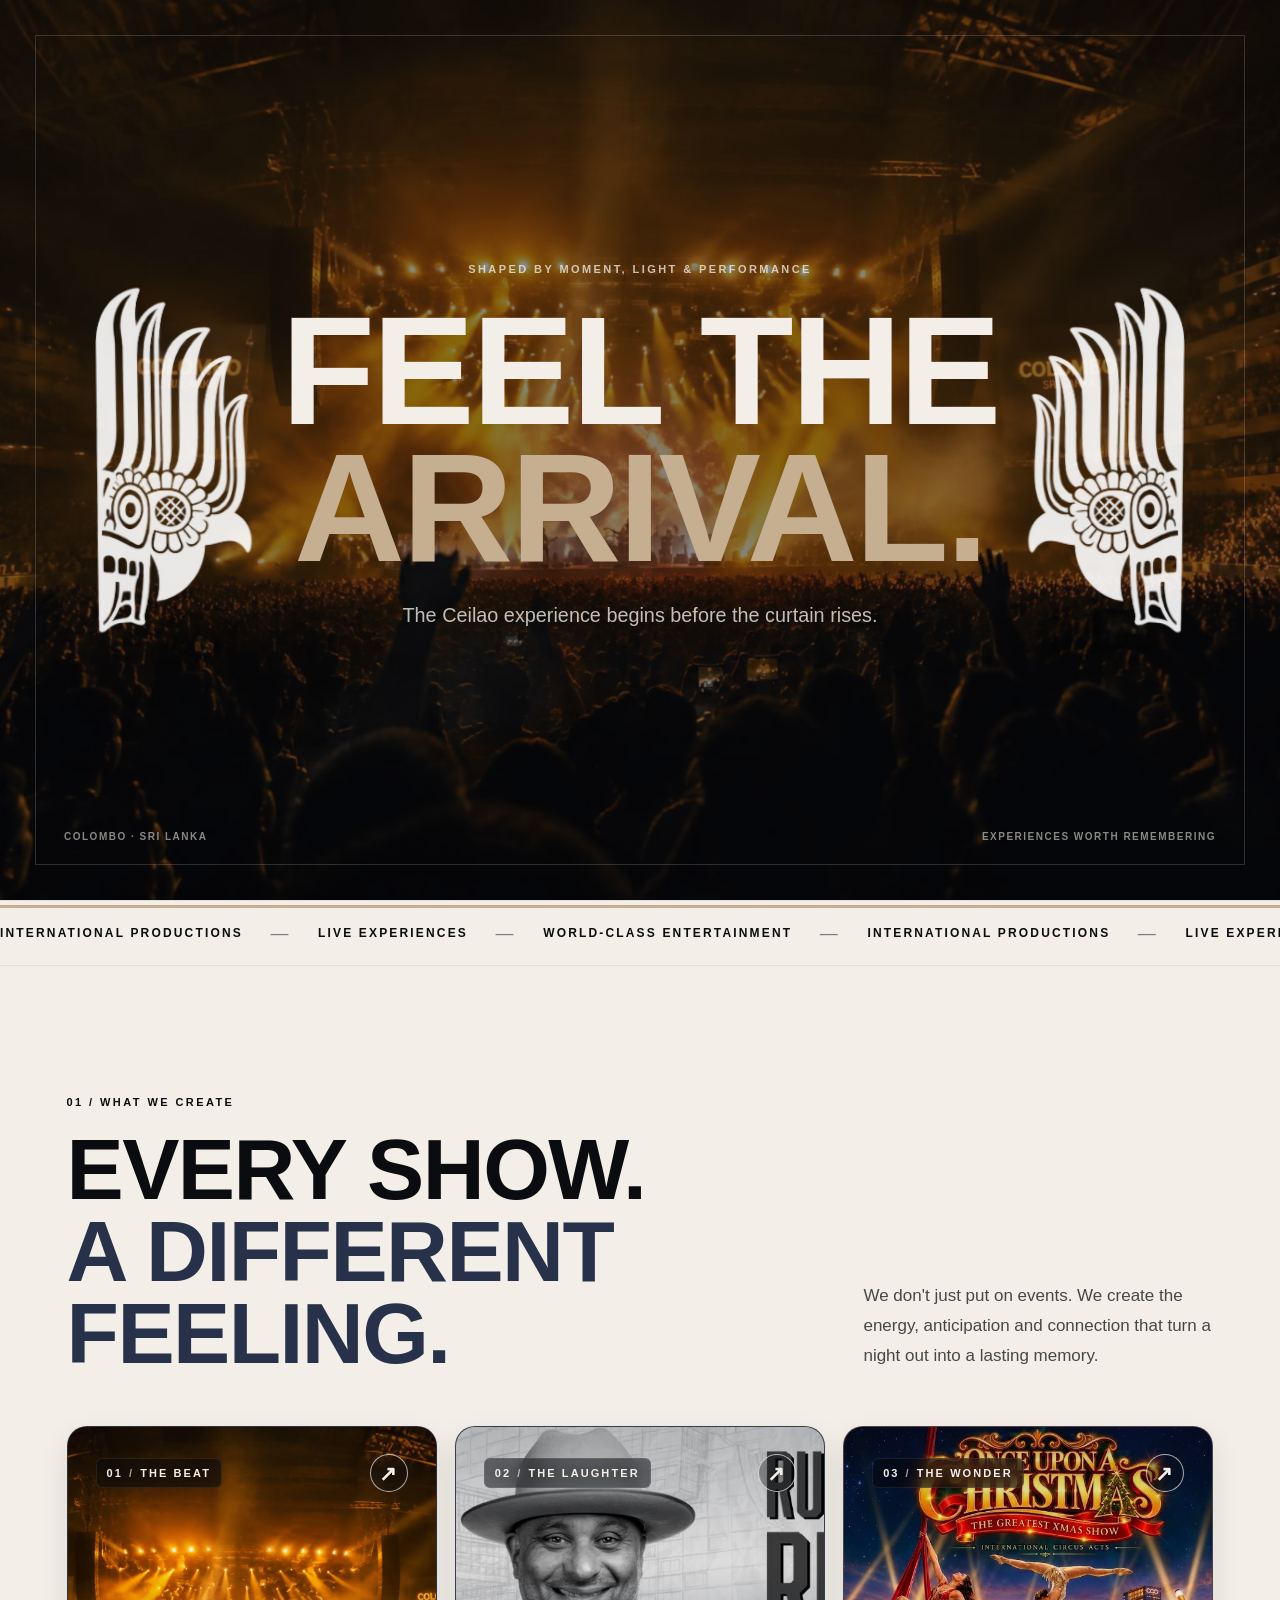
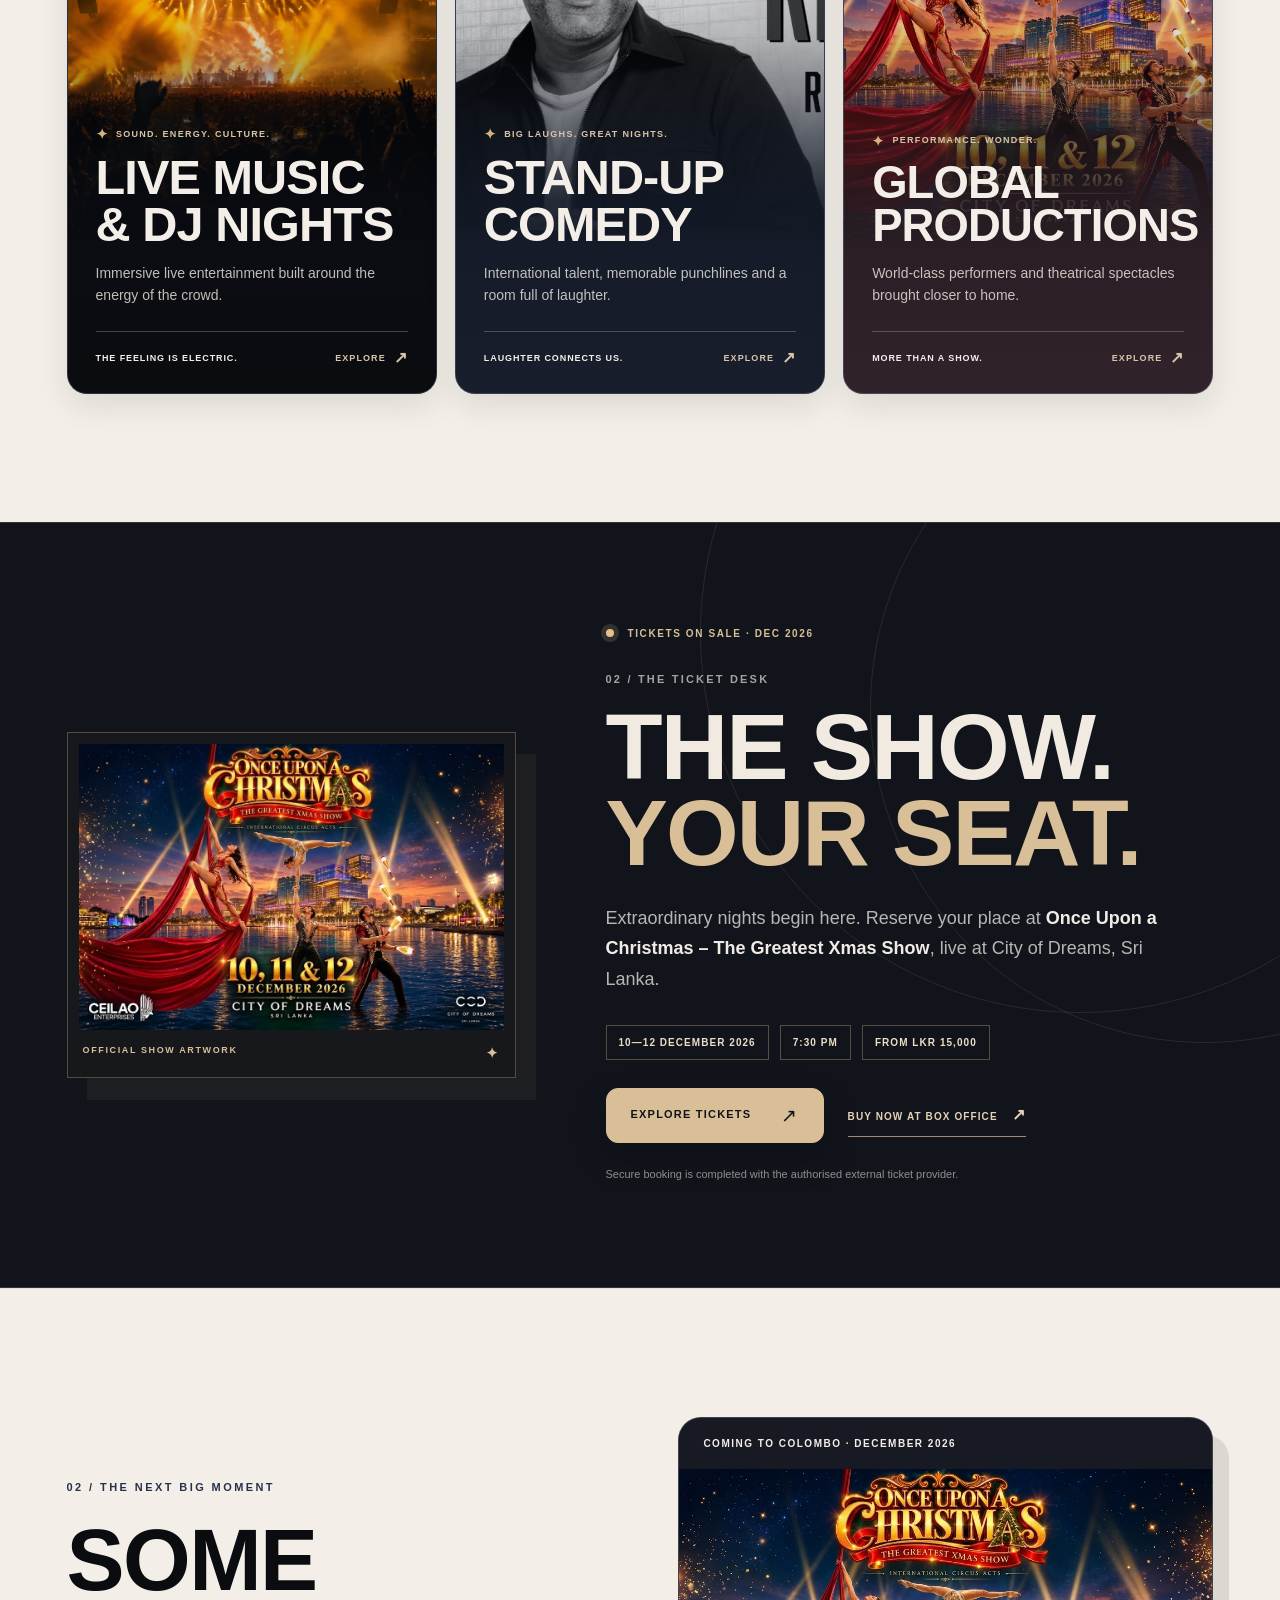
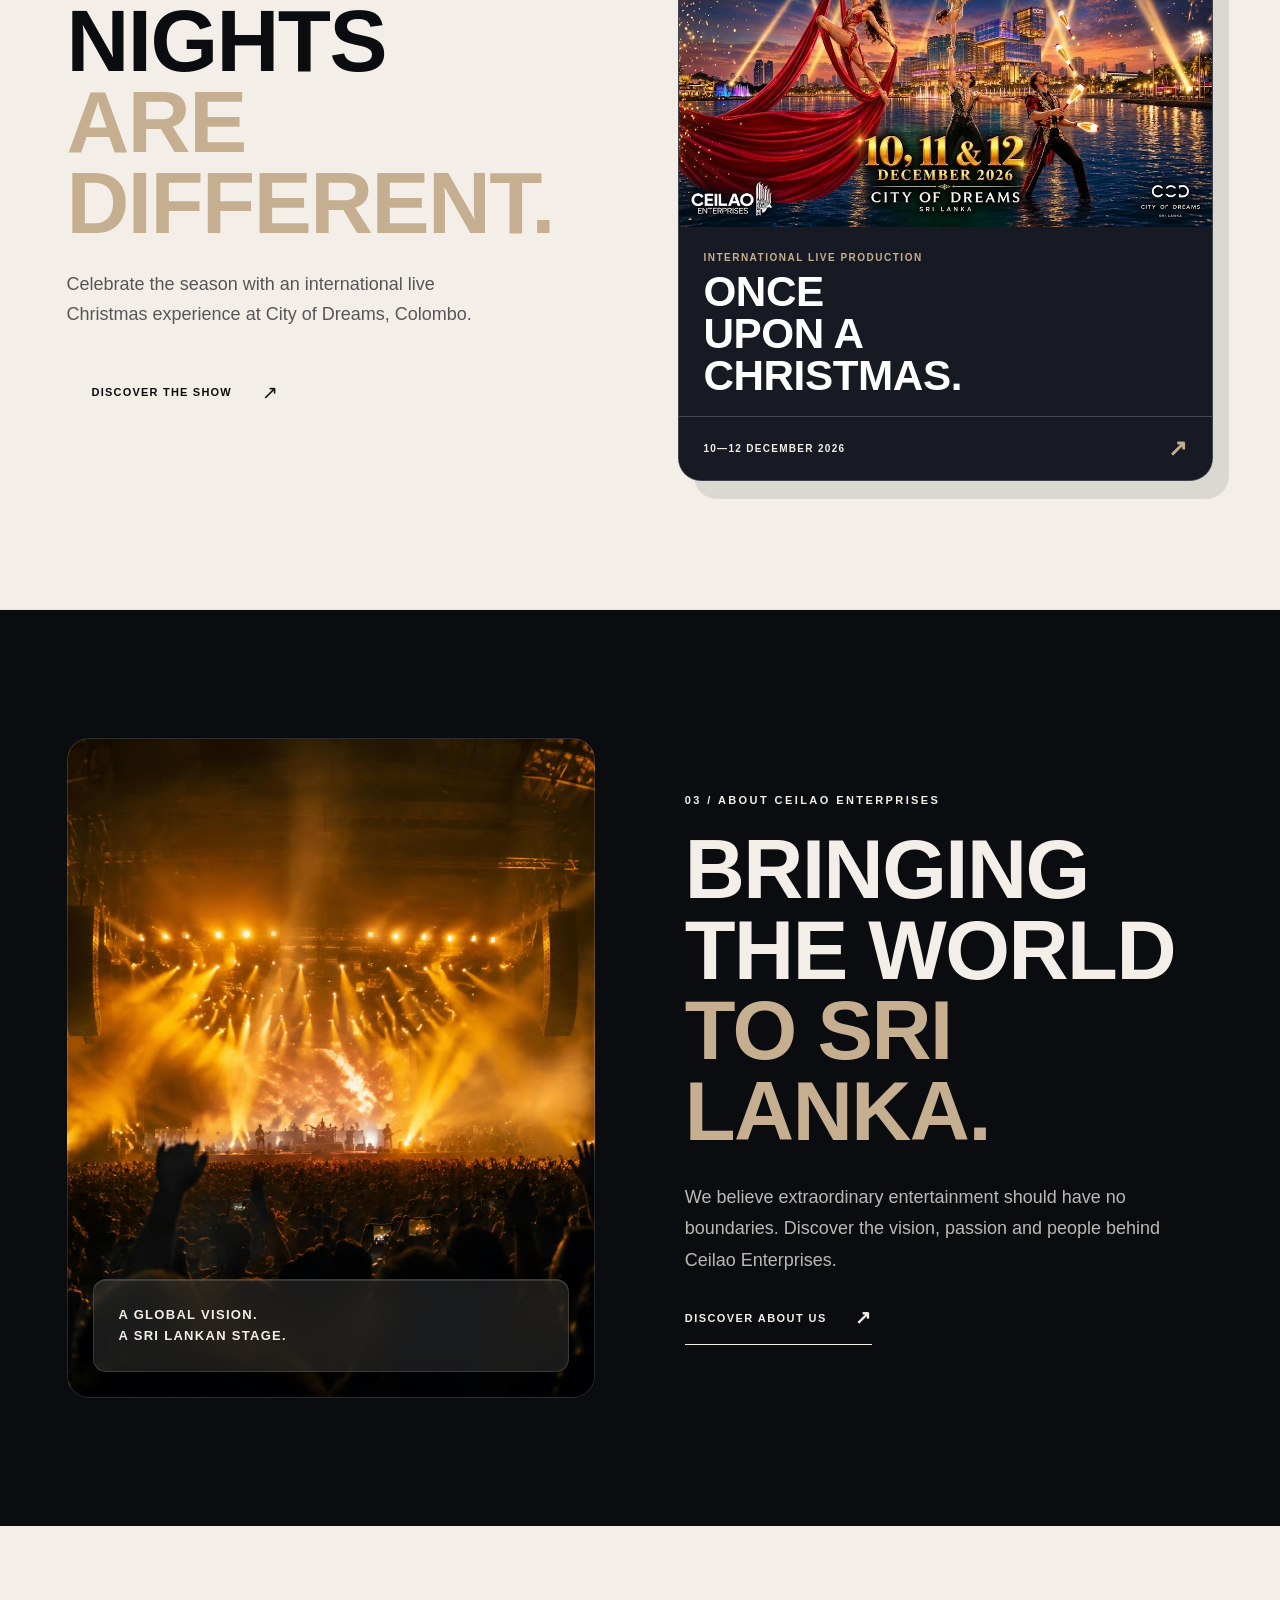
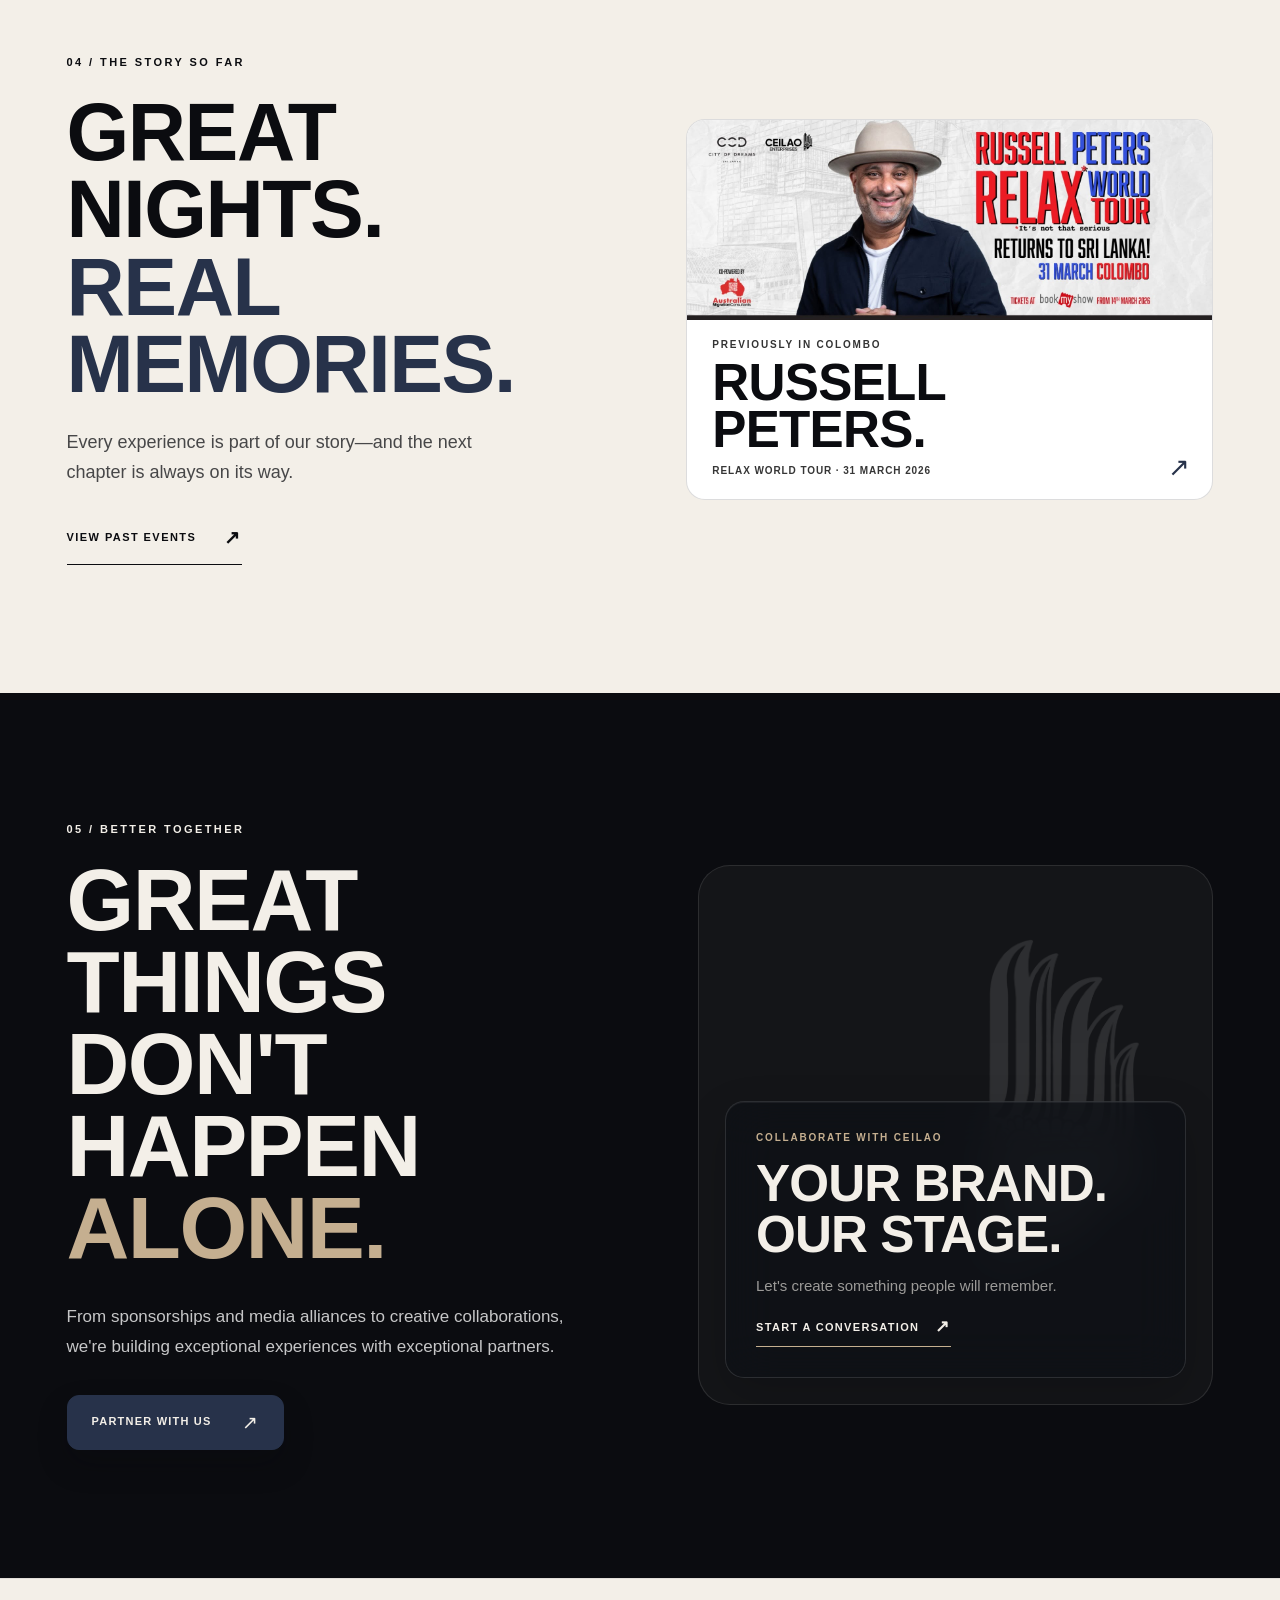
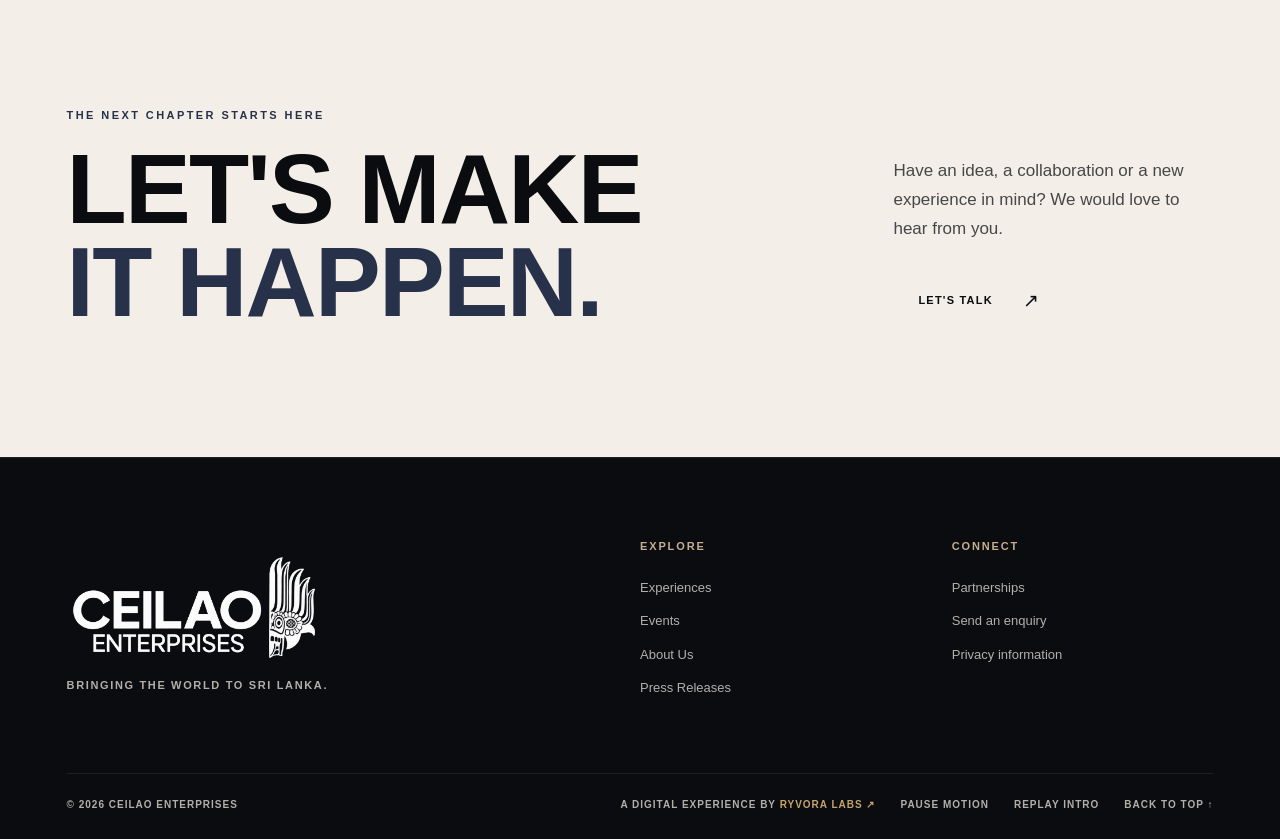
==== commit 49287407: "V3" ====
--- a/index.html
+++ b/index.html
@@ -1,343 +1,115 @@
 <!DOCTYPE html>
 
-<html lang="en">
+<html lang="en"><head>
+<meta charset="utf-8"/><meta content="width=device-width,initial-scale=1,viewport-fit=cover" name="viewport"/>
+<meta content="#0b0c10" name="theme-color"/><meta content="dark light" name="color-scheme"/>
+<meta name="description" content="Ceilao Enterprises brings international artists, live comedy, concerts and world-class productions to Colombo, Sri Lanka. Discover upcoming shows and partnerships."/>
 
-<head>
-  <meta charset="utf-8" />
-  <meta content="width=device-width,initial-scale=1,viewport-fit=cover" name="viewport" />
-  <meta content="#0b0c10" name="theme-color" />
-  <meta content="dark light" name="color-scheme" />
-  <meta name="description"
-    content="Ceilao Enterprises brings international artists, live comedy, concerts and world-class productions to Colombo, Sri Lanka. Discover upcoming shows and partnerships." />
+<link href="assets/favicon.svg" rel="icon" type="image/svg+xml"/><link href="assets/site.css" rel="stylesheet"/><link href="assets/tickets.css" rel="stylesheet"/><link href="assets/event-images.css" rel="stylesheet"/><link href="assets/about.css" rel="stylesheet"/><script defer="" src="assets/site.js"></script>
+<title>International Live Events in Sri Lanka | Ceilao Enterprises</title>
+<link rel="canonical" href="https://ceilao.com.au/"/>
+<meta property="og:type" content="website"/>
+<meta property="og:site_name" content="Ceilao Enterprises"/>
+<meta property="og:locale" content="en_LK"/>
+<meta property="og:url" content="https://ceilao.com.au/"/>
+<meta property="og:title" content="International Live Events in Sri Lanka | Ceilao Enterprises"/>
+<meta property="og:description" content="Ceilao Enterprises brings international artists, live comedy, concerts and world-class productions to Colombo, Sri Lanka. Discover upcoming shows and partnerships."/>
+<meta property="og:image" content="https://ceilao.com.au/assets/concert-stage.jpg"/>
+<meta property="og:image:alt" content="Live concert stage representing Ceilao Enterprises entertainment in Sri Lanka"/>
+<meta name="twitter:card" content="summary_large_image"/>
+<meta name="twitter:title" content="International Live Events in Sri Lanka | Ceilao Enterprises"/>
+<meta name="twitter:description" content="Ceilao Enterprises brings international artists, live comedy, concerts and world-class productions to Colombo, Sri Lanka. Discover upcoming shows and partnerships."/>
+<meta name="twitter:image" content="https://ceilao.com.au/assets/concert-stage.jpg"/>
+<meta name="robots" content="index,follow,max-image-preview:large"/>
 
-  <link href="assets/favicon.svg" rel="icon" type="image/svg+xml" />
-  <link href="assets/site.css" rel="stylesheet" />
-  <link href="assets/tickets.css" rel="stylesheet" />
-  <link href="assets/event-images.css" rel="stylesheet" />
-  <link href="assets/about.css" rel="stylesheet" />
-  <script defer="" src="assets/site.js"></script>
-  <title>International Live Events in Sri Lanka | Ceilao Enterprises</title>
-  <link rel="canonical" href="https://ceilao.com.au/" />
-  <meta property="og:type" content="website" />
-  <meta property="og:site_name" content="Ceilao Enterprises" />
-  <meta property="og:locale" content="en_LK" />
-  <meta property="og:url" content="https://ceilao.com.au/" />
-  <meta property="og:title" content="International Live Events in Sri Lanka | Ceilao Enterprises" />
-  <meta property="og:description"
-    content="Ceilao Enterprises brings international artists, live comedy, concerts and world-class productions to Colombo, Sri Lanka. Discover upcoming shows and partnerships." />
-  <meta property="og:image" content="https://ceilao.com.au/assets/concert-stage.jpg" />
-  <meta property="og:image:alt"
-    content="Live concert stage representing Ceilao Enterprises entertainment in Sri Lanka" />
-  <meta name="twitter:card" content="summary_large_image" />
-  <meta name="twitter:title" content="International Live Events in Sri Lanka | Ceilao Enterprises" />
-  <meta name="twitter:description"
-    content="Ceilao Enterprises brings international artists, live comedy, concerts and world-class productions to Colombo, Sri Lanka. Discover upcoming shows and partnerships." />
-  <meta name="twitter:image" content="https://ceilao.com.au/assets/concert-stage.jpg" />
-  <meta name="robots" content="index,follow,max-image-preview:large" />
+<script type="application/ld+json">{"@context":"https://schema.org","@type":"Organization","@id":"https://ceilao.com.au/#organization","name":"Ceilao Enterprises","url":"https://ceilao.com.au/","logo":"https://ceilao.com.au/assets/ceilao-logo.png","image":"https://ceilao.com.au/assets/concert-stage.jpg","slogan":"Bringing the World to Sri Lanka","description":"Sri Lankan events management and entertainment company bringing international artists, shows and world-class live productions to Sri Lanka.","email":"events@ceilao.com.au","areaServed":{"@type":"Country","name":"Sri Lanka"},"sameAs":["https://www.facebook.com/ceilaoenterprises"]}</script>
 
-  <script
-    type="application/ld+json">{"@context":"https://schema.org","@type":"Organization","@id":"https://ceilao.com.au/#organization","name":"Ceilao Enterprises","url":"https://ceilao.com.au/","logo":"https://ceilao.com.au/assets/ceilao-logo.png","image":"https://ceilao.com.au/assets/concert-stage.jpg","slogan":"Bringing the World to Sri Lanka","description":"Sri Lankan events management and entertainment company bringing international artists, shows and world-class live productions to Sri Lanka.","email":"events@ceilao.com.au","areaServed":{"@type":"Country","name":"Sri Lanka"},"sameAs":["https://www.facebook.com/ceilaoenterprises"]}</script>
+<script type="application/ld+json">{"@context":"https://schema.org","@type":"WebSite","@id":"https://ceilao.com.au/#website","name":"Ceilao Enterprises","url":"https://ceilao.com.au/","inLanguage":"en-LK","publisher":{"@id":"https://ceilao.com.au/#organization"}}</script>
+<link rel="preload" href="assets/concert-stage.jpg" as="image"/>
+</head><body class="home-page" id="top">
+<section aria-label="Cinematic introduction" aria-modal="true" class="intro" data-scene="one" hidden="" id="intro" role="dialog" tabindex="-1">
+<div aria-hidden="true" class="intro-image"></div><div aria-hidden="true" class="intro-screen"></div><div aria-hidden="true" class="intro-outline"></div>
+<div aria-hidden="true" class="intro-pillars">
+<div class="intro-pillar intro-pillar-left">
+<span class="intro-pillar-shadow"></span>
+<img alt="" class="intro-pillar-layer layer-1" src="assets/ceilao-emblem.webp"/>
+<img alt="" class="intro-pillar-layer layer-2" src="assets/ceilao-emblem.webp"/>
+<img alt="" class="intro-pillar-layer layer-3" src="assets/ceilao-emblem.webp"/>
+<img alt="" class="intro-pillar-layer layer-4" src="assets/ceilao-emblem.webp"/>
+<img alt="" class="intro-pillar-layer layer-5" src="assets/ceilao-emblem.webp"/>
+</div>
+<div class="intro-pillar intro-pillar-right">
+<span class="intro-pillar-shadow"></span>
+<img alt="" class="intro-pillar-layer layer-1" src="assets/ceilao-emblem.webp"/>
+<img alt="" class="intro-pillar-layer layer-2" src="assets/ceilao-emblem.webp"/>
+<img alt="" class="intro-pillar-layer layer-3" src="assets/ceilao-emblem.webp"/>
+<img alt="" class="intro-pillar-layer layer-4" src="assets/ceilao-emblem.webp"/>
+<img alt="" class="intro-pillar-layer layer-5" src="assets/ceilao-emblem.webp"/>
+</div>
+</div>
+<div class="intro-copy intro-one"><p>AN EXPERIENCE BEYOND THE ORDINARY</p><h2>THE WORLD.<br/><span>ONE STAGE.</span></h2><small>International entertainment, reimagined for Sri Lanka.</small></div>
+<div class="intro-copy intro-two"><p>SHAPED BY MOMENT, LIGHT &amp; PERFORMANCE</p><h2>FEEL THE<br/><span>ARRIVAL.</span></h2><small>The Ceilao experience begins before the curtain rises.</small></div>
+<div class="intro-copy intro-final"><p>BRINGING THE WORLD TO SRI LANKA</p><img alt="Ceilao Enterprises" src="assets/ceilao-logo.webp"/><small>A stage for world-class entertainment.</small></div>
+<div class="intro-foot">COLOMBO · SRI LANKA <span>EXPERIENCES WORTH REMEMBERING</span></div>
+</section>
+<a class="skip-link" href="#main">Skip to content</a>
+<header class="header" id="header"><div class="shell header-inner">
+<a aria-label="Ceilao Enterprises homepage" class="logo" href="index.html"><img alt="Ceilao Enterprises" src="assets/ceilao-logo.webp"/></a>
+<nav aria-label="Main navigation" class="nav" id="nav">
+<a href="index.html#experiences">Experiences</a><a href="events.html">Events</a><a href="about.html">About Us</a><a href="press-releases.html">Press Releases</a><a href="index.html#partners">Partnerships</a><div class="nav-actions"><a class="nav-tickets" href="tickets.html">BUY TICKETS <span aria-hidden="true">↗</span></a><button class="nav-cta" data-contact="" type="button">Let's talk <span aria-hidden="true">↗</span></button></div>
+</nav><button aria-controls="nav" aria-expanded="false" aria-label="Open menu" class="nav-toggle" id="nav-toggle" type="button"><span></span><span></span></button>
+</div></header>
+<main id="main">
+<section aria-labelledby="hero-title" class="hero"><div aria-hidden="true" class="hero-photo"></div><div aria-hidden="true" class="hero-veil"></div><div class="shell hero-layout"><div class="hero-copy"><p class="eyebrow light"><i></i> GLOBAL ENTERTAINMENT · COLOMBO</p><h1 id="hero-title">THE WORLD.<br/><span>ON OUR STAGE.</span></h1><p class="hero-lede">Ceilao Enterprises brings international artists, comedy, concerts and world-class live entertainment to Colombo, Sri Lanka—creating moments that stay long after the lights go down.</p><div class="hero-actions"><a class="btn btn-accent" href="tickets.html">BUY TICKETS <span aria-hidden="true">↗</span></a><button class="btn btn-glass" data-replay="" type="button">WATCH THE OPENING <span aria-hidden="true">↺</span></button></div></div><a class="hero-next hero-next-featured" href="tickets.html" aria-label="Explore Once Upon a Christmas – The Greatest Xmas Show, 10 to 12 December 2026 at City of Dreams Sri Lanka">
+  <span class="hero-next-tag">UP NEXT <b>DEC 2026</b></span>
+  <img class="hero-next-artwork" src="assets/events/once-upon-a-christmas-official.webp" width="1024" height="687" alt="Once Upon a Christmas – The Greatest Xmas Show official poster featuring aerial circus performers, 10, 11 and 12 December 2026 at City of Dreams Sri Lanka" decoding="async" fetchpriority="high" />
+  <span class="hero-next-foot">BOOK TICKETS <b aria-hidden="true">↗</b></span>
+</a></div><a class="scroll-label" href="#experiences">SCROLL TO EXPLORE <span aria-hidden="true">↓</span></a></section>
+<div class="ribbon"><div aria-hidden="true" class="ribbon-track">INTERNATIONAL PRODUCTIONS <b>—</b> LIVE EXPERIENCES <b>—</b> WORLD-CLASS ENTERTAINMENT <b>—</b> INTERNATIONAL PRODUCTIONS <b>—</b> LIVE EXPERIENCES <b>—</b> WORLD-CLASS ENTERTAINMENT <b>—</b></div></div>
+<section aria-labelledby="experiences-title" class="experiences block white-block" id="experiences"><div class="shell"><div class="heading-row reveal"><div><p class="eyebrow dark">01 / WHAT WE CREATE</p><h2 id="experiences-title">EVERY SHOW.<br/><span>A DIFFERENT FEELING.</span></h2></div><p>We don't just put on events. We create the energy, anticipation and connection that turn a night out into a lasting memory.</p></div>
+<div class="experience-grid">
+  <a class="exp-card exp-black reveal" href="events.html" aria-label="Explore live music and DJ nights at Ceilao Enterprises">
+    <span class="exp-visual" aria-hidden="true"><img src="assets/concert-stage.jpg" alt="" loading="lazy" decoding="async" width="1920" height="1088"/></span>
+    <span class="exp-top"><span>01 <i> / </i> THE BEAT</span><span class="exp-arrow" aria-hidden="true">↗</span></span>
+    <div class="exp-middle"><span class="exp-label"><span class="exp-spark" aria-hidden="true">✦</span> SOUND. ENERGY. CULTURE.</span><h3>LIVE MUSIC<br/>&amp; DJ NIGHTS</h3><span class="exp-description">Immersive live entertainment built around the energy of the crowd.</span></div>
+    <span class="exp-bottom"><span>THE FEELING IS ELECTRIC.</span><strong>EXPLORE <span aria-hidden="true">↗</span></strong></span>
+  </a>
+  <a class="exp-card exp-blue reveal" href="events.html#past" aria-label="Explore stand-up comedy and our Russell Peters performance">
+    <span class="exp-visual" aria-hidden="true"><img src="assets/events/russell-peters-official.jpg" alt="" loading="lazy" decoding="async" width="1600" height="608"/></span>
+    <span class="exp-top"><span>02 <i> / </i> THE LAUGHTER</span><span class="exp-arrow" aria-hidden="true">↗</span></span>
+    <div class="exp-middle"><span class="exp-label"><span class="exp-spark" aria-hidden="true">✦</span> BIG LAUGHS. GREAT NIGHTS.</span><h3>STAND-UP<br/>COMEDY</h3><span class="exp-description">International talent, memorable punchlines and a room full of laughter.</span></div>
+    <span class="exp-bottom"><span>LAUGHTER CONNECTS US.</span><strong>EXPLORE <span aria-hidden="true">↗</span></strong></span>
+  </a>
+  <a class="exp-card exp-rose reveal" href="events.html#christmas" aria-label="Explore global productions including Once Upon a Christmas">
+    <span class="exp-visual" aria-hidden="true"><img src="assets/events/once-upon-a-christmas-official.webp" alt="" loading="lazy" decoding="async" width="1024" height="687"/></span>
+    <span class="exp-top"><span>03 <i> / </i> THE WONDER</span><span class="exp-arrow" aria-hidden="true">↗</span></span>
+    <div class="exp-middle"><span class="exp-label"><span class="exp-spark" aria-hidden="true">✦</span> PERFORMANCE. WONDER.</span><h3>GLOBAL<br/>PRODUCTIONS</h3><span class="exp-description">World-class performers and theatrical spectacles brought closer to home.</span></div>
+    <span class="exp-bottom"><span>MORE THAN A SHOW.</span><strong>EXPLORE <span aria-hidden="true">↗</span></strong></span>
+  </a>
+</div>
+</div></section>
 
-  <script
-    type="application/ld+json">{"@context":"https://schema.org","@type":"WebSite","@id":"https://ceilao.com.au/#website","name":"Ceilao Enterprises","url":"https://ceilao.com.au/","inLanguage":"en-LK","publisher":{"@id":"https://ceilao.com.au/#organization"}}</script>
-  <link rel="preload" href="assets/concert-stage.jpg" as="image" />
-</head>
-
-<body class="home-page" id="top">
-  <section aria-label="Cinematic introduction" aria-modal="true" class="intro" data-scene="one" hidden="" id="intro"
-    role="dialog" tabindex="-1">
-    <div aria-hidden="true" class="intro-image"></div>
-    <div aria-hidden="true" class="intro-screen"></div>
-    <div aria-hidden="true" class="intro-outline"></div>
-    <div aria-hidden="true" class="intro-pillars">
-      <div class="intro-pillar intro-pillar-left">
-        <span class="intro-pillar-shadow"></span>
-        <img alt="" class="intro-pillar-layer layer-1" src="assets/ceilao-emblem.webp" />
-        <img alt="" class="intro-pillar-layer layer-2" src="assets/ceilao-emblem.webp" />
-        <img alt="" class="intro-pillar-layer layer-3" src="assets/ceilao-emblem.webp" />
-        <img alt="" class="intro-pillar-layer layer-4" src="assets/ceilao-emblem.webp" />
-        <img alt="" class="intro-pillar-layer layer-5" src="assets/ceilao-emblem.webp" />
-      </div>
-      <div class="intro-pillar intro-pillar-right">
-        <span class="intro-pillar-shadow"></span>
-        <img alt="" class="intro-pillar-layer layer-1" src="assets/ceilao-emblem.webp" />
-        <img alt="" class="intro-pillar-layer layer-2" src="assets/ceilao-emblem.webp" />
-        <img alt="" class="intro-pillar-layer layer-3" src="assets/ceilao-emblem.webp" />
-        <img alt="" class="intro-pillar-layer layer-4" src="assets/ceilao-emblem.webp" />
-        <img alt="" class="intro-pillar-layer layer-5" src="assets/ceilao-emblem.webp" />
-      </div>
-    </div>
-    <div class="intro-copy intro-one">
-      <p>AN EXPERIENCE BEYOND THE ORDINARY</p>
-      <h2>THE WORLD.<br /><span>ONE STAGE.</span></h2><small>International entertainment, reimagined for Sri
-        Lanka.</small>
-    </div>
-    <div class="intro-copy intro-two">
-      <p>SHAPED BY MOMENT, LIGHT &amp; PERFORMANCE</p>
-      <h2>FEEL THE<br /><span>ARRIVAL.</span></h2><small>The Ceilao experience begins before the curtain rises.</small>
-    </div>
-    <div class="intro-copy intro-final">
-      <p>BRINGING THE WORLD TO SRI LANKA</p><img alt="Ceilao Enterprises" src="assets/ceilao-logo.webp" /><small>A stage
-        for world-class entertainment.</small>
-    </div>
-    <div class="intro-foot">COLOMBO · SRI LANKA <span>EXPERIENCES WORTH REMEMBERING</span></div>
-  </section>
-  <a class="skip-link" href="#main">Skip to content</a>
-  <header class="header" id="header">
-    <div class="shell header-inner">
-      <a aria-label="Ceilao Enterprises homepage" class="logo" href="index.html"><img alt="Ceilao Enterprises"
-          src="assets/ceilao-logo.webp" /></a>
-      <nav aria-label="Main navigation" class="nav" id="nav">
-        <a href="index.html#experiences">Experiences</a><a href="events.html">Events</a><a href="about.html">About
-          Us</a><a href="press-releases.html">Press Releases</a><a href="index.html#partners">Partnerships</a>
-        <div class="nav-actions"><a class="nav-tickets" href="tickets.html">BUY TICKETS <span
-              aria-hidden="true">↗</span></a><button class="nav-cta" data-contact="" type="button">Let's talk <span
-              aria-hidden="true">↗</span></button></div>
-      </nav><button aria-controls="nav" aria-expanded="false" aria-label="Open menu" class="nav-toggle" id="nav-toggle"
-        type="button"><span></span><span></span></button>
-    </div>
-  </header>
-  <main id="main">
-    <section aria-labelledby="hero-title" class="hero">
-      <div aria-hidden="true" class="hero-photo"></div>
-      <div aria-hidden="true" class="hero-veil"></div>
-      <div class="shell hero-layout">
-        <div class="hero-copy">
-          <p class="eyebrow light"><i></i> GLOBAL ENTERTAINMENT · COLOMBO</p>
-          <h1 id="hero-title">THE WORLD.<br /><span>ON OUR STAGE.</span></h1>
-          <p class="hero-lede">Ceilao Enterprises brings international artists, comedy, concerts and world-class live
-            entertainment to Colombo, Sri Lanka. Creating moments that stay long after the lights go down.</p>
-          <div class="hero-actions"><a class="btn btn-accent" href="tickets.html">BUY TICKETS <span
-                aria-hidden="true">↗</span></a><button class="btn btn-glass" data-replay="" type="button">WATCH THE
-              OPENING <span aria-hidden="true">↺</span></button></div>
-        </div><a class="hero-next hero-next-featured" href="tickets.html"
-          aria-label="Explore Once Upon a Christmas – The Greatest Xmas Show, 10 to 12 December 2026 at City of Dreams Sri Lanka">
-          <span class="hero-next-tag">UP NEXT <b>DEC 2026</b></span>
-          <img class="hero-next-artwork" src="assets/events/once-upon-a-christmas-official.webp" width="1024"
-            height="687"
-            alt="Once Upon a Christmas – The Greatest Xmas Show official poster featuring aerial circus performers, 10, 11 and 12 December 2026 at City of Dreams Sri Lanka"
-            decoding="async" fetchpriority="high" />
-          <span class="hero-next-foot">BOOK TICKETS <b aria-hidden="true">↗</b></span>
-        </a>
-      </div><a class="scroll-label" href="#experiences">SCROLL TO EXPLORE <span aria-hidden="true">↓</span></a>
-    </section>
-    <div class="ribbon">
-      <div aria-hidden="true" class="ribbon-track">INTERNATIONAL PRODUCTIONS <b>—</b> LIVE EXPERIENCES <b>—</b>
-        WORLD-CLASS ENTERTAINMENT <b>—</b> INTERNATIONAL PRODUCTIONS <b>—</b> LIVE EXPERIENCES <b>—</b> WORLD-CLASS
-        ENTERTAINMENT <b>—</b></div>
-    </div>
-    <section aria-labelledby="experiences-title" class="experiences block white-block" id="experiences">
-      <div class="shell">
-        <div class="heading-row reveal">
-          <div>
-            <p class="eyebrow dark">01 / WHAT WE CREATE</p>
-            <h2 id="experiences-title">EVERY SHOW.<br /><span>A DIFFERENT FEELING.</span></h2>
-          </div>
-          <p>We don't just put on events. We create the energy, anticipation and connection that turn a night out into a
-            lasting memory.</p>
-        </div>
-        <div class="experience-grid">
-          <a class="exp-card exp-black reveal" href="events.html"
-            aria-label="Explore live music and DJ nights at Ceilao Enterprises">
-            <span class="exp-visual" aria-hidden="true"><img src="assets/concert-stage.jpg" alt="" loading="lazy"
-                decoding="async" width="1920" height="1088" /></span>
-            <span class="exp-top"><span>01 <i> / </i> THE BEAT</span><span class="exp-arrow"
-                aria-hidden="true">↗</span></span>
-            <div class="exp-middle"><span class="exp-label"><span class="exp-spark" aria-hidden="true">✦</span> SOUND.
-                ENERGY. CULTURE.</span>
-              <h3>LIVE MUSIC<br />&amp; DJ NIGHTS</h3><span class="exp-description">Immersive live entertainment built
-                around the energy of the crowd.</span>
-            </div>
-            <span class="exp-bottom"><span>THE FEELING IS ELECTRIC.</span><strong>EXPLORE <span
-                  aria-hidden="true">↗</span></strong></span>
-          </a>
-          <a class="exp-card exp-blue reveal" href="events.html#past"
-            aria-label="Explore stand-up comedy and our Russell Peters performance">
-            <span class="exp-visual" aria-hidden="true"><img src="assets/events/russell-peters-official.jpg" alt=""
-                loading="lazy" decoding="async" width="1600" height="608" /></span>
-            <span class="exp-top"><span>02 <i> / </i> THE LAUGHTER</span><span class="exp-arrow"
-                aria-hidden="true">↗</span></span>
-            <div class="exp-middle"><span class="exp-label"><span class="exp-spark" aria-hidden="true">✦</span> BIG
-                LAUGHS. GREAT NIGHTS.</span>
-              <h3>STAND-UP<br />COMEDY</h3><span class="exp-description">International talent, memorable punchlines and
-                a room full of laughter.</span>
-            </div>
-            <span class="exp-bottom"><span>LAUGHTER CONNECTS US.</span><strong>EXPLORE <span
-                  aria-hidden="true">↗</span></strong></span>
-          </a>
-          <a class="exp-card exp-rose reveal" href="events.html#christmas"
-            aria-label="Explore global productions including Once Upon a Christmas">
-            <span class="exp-visual" aria-hidden="true"><img src="assets/events/once-upon-a-christmas-official.webp"
-                alt="" loading="lazy" decoding="async" width="1024" height="687" /></span>
-            <span class="exp-top"><span>03 <i> / </i> THE WONDER</span><span class="exp-arrow"
-                aria-hidden="true">↗</span></span>
-            <div class="exp-middle"><span class="exp-label"><span class="exp-spark" aria-hidden="true">✦</span>
-                PERFORMANCE. WONDER.</span>
-              <h3>GLOBAL<br />PRODUCTIONS</h3><span class="exp-description">World-class performers and theatrical
-                spectacles brought closer to home.</span>
-            </div>
-            <span class="exp-bottom"><span>MORE THAN A SHOW.</span><strong>EXPLORE <span
-                  aria-hidden="true">↗</span></strong></span>
-          </a>
-        </div>
-      </div>
-    </section>
-
-    <section aria-labelledby="home-tickets-title" class="home-ticket-desk" id="tickets">
-      <div class="shell home-ticket-layout">
-        <div class="home-ticket-image reveal">
-          <img src="assets/events/once-upon-a-christmas-official.webp" width="1024" height="687" loading="lazy"
-            decoding="async" alt="Official Once Upon a Christmas poster, featuring aerial circus performers" />
-          <span class="home-ticket-image-mark">OFFICIAL SHOW ARTWORK <span aria-hidden="true">✦</span></span>
-        </div>
-        <div class="home-ticket-copy reveal">
-          <div class="home-ticket-topline"><span class="ticket-pulse" aria-hidden="true"></span> TICKETS ON SALE · DEC
-            2026</div>
-          <p class="home-ticket-index">02 / THE TICKET DESK</p>
-          <h2 id="home-tickets-title">THE SHOW.<br /><span>YOUR SEAT.</span></h2>
-          <p class="home-ticket-description">Extraordinary nights begin here. Reserve your place at <strong>Once Upon a
-              Christmas – The Greatest Xmas Show</strong>, live at City of Dreams, Sri Lanka.</p>
-          <div class="home-ticket-details"><span>10—12 DECEMBER 2026</span><span>7:30 PM</span><span>FROM LKR
-              15,000</span></div>
-          <div class="home-ticket-actions"><a class="btn btn-ticket-gold" href="tickets.html">EXPLORE TICKETS <span
-                aria-hidden="true">↗</span></a><a class="home-ticket-direct"
-              href="https://in.bookmyshow.com/activities/once-upon-a-christmas-the-greatest-xmas-show/et2z581jxr"
-              target="_blank" rel="noopener noreferrer">BUY NOW AT BOX OFFICE <span aria-hidden="true">↗</span></a>
-          </div>
-          <small>Secure booking is completed with the authorised external ticket provider.</small>
-        </div>
-      </div>
-    </section>
-    <section aria-labelledby="spotlight-title" class="spotlight block" id="spotlight">
-      <div class="shell spotlight-layout">
-        <div class="spotlight-info reveal">
-          <p class="eyebrow light">02 / THE NEXT BIG MOMENT</p>
-          <h2 id="spotlight-title">SOME NIGHTS<br /><span>ARE DIFFERENT.</span></h2>
-          <p>Celebrate the season with an international live Christmas experience at City of Dreams, Colombo.</p><a
-            class="btn btn-white" href="events.html#christmas">DISCOVER THE SHOW <span aria-hidden="true">↗</span></a>
-        </div><a aria-label="Discover Once Upon a Christmas" class="spotlight-card reveal"
-          href="events.html#christmas"><img alt="" aria-hidden="true" class="spotlight-background-photo" height="687"
-            loading="lazy" src="assets/events/once-upon-a-christmas-official.webp" width="1024" /><span
-            class="spotlight-card-label">COMING TO COLOMBO · DECEMBER 2026</span>
-          <div class="spotlight-card-body"><small>INTERNATIONAL LIVE PRODUCTION</small><strong>ONCE<br />UPON
-              A<br />CHRISTMAS.</strong></div><span class="spotlight-card-foot">10—12 DECEMBER 2026 <span
-              aria-hidden="true">↗</span></span><img alt="" aria-hidden="true" src="assets/ceilao-emblem.webp" />
-        </a>
-      </div>
-    </section>
-    <section aria-labelledby="about-teaser-title" class="story block" id="about">
-      <div class="shell story-grid">
-        <div aria-label="Live concert stage with original theatrical lighting" class="story-image reveal" role="img">
-          <div class="story-glass glass">A GLOBAL VISION.<br />A SRI LANKAN STAGE.</div>
-        </div>
-        <div class="story-content reveal">
-          <p class="eyebrow light">03 / ABOUT CEILAO ENTERPRISES</p>
-          <h2 id="about-teaser-title">BRINGING<br />THE WORLD<br /><span>TO SRI LANKA.</span></h2>
-          <p>We believe extraordinary entertainment should have no boundaries. Discover the vision, passion and people
-            behind Ceilao Enterprises.</p><a class="text-link" href="about.html">DISCOVER ABOUT US <span
-              aria-hidden="true">↗</span></a>
-        </div>
-      </div>
-    </section>
-    <section aria-labelledby="archive-title" class="archive block white-block">
-      <div class="shell archive-layout">
-        <div class="archive-copy reveal">
-          <p class="eyebrow dark">04 / THE STORY SO FAR</p>
-          <h2 id="archive-title">GREAT NIGHTS.<br /><span>REAL MEMORIES.</span></h2>
-          <p>Every experience is part of our story—and the next chapter is always on its way.</p><a
-            class="text-link dark-link" href="events.html#past">VIEW PAST EVENTS <span aria-hidden="true">↗</span></a>
-        </div><a class="archive-card reveal" href="events.html#past"><img alt="" aria-hidden="true"
-            class="archive-background-photo" height="608" loading="lazy" src="assets/events/russell-peters-official.jpg"
-            width="1600" /><span>PREVIOUSLY IN COLOMBO</span><strong>RUSSELL<br />PETERS.</strong><small>RELAX WORLD
-            TOUR · 31 MARCH 2026</small><b aria-hidden="true">↗</b></a>
-      </div>
-    </section>
-    <section aria-labelledby="partners-title" class="partners block" id="partners">
-      <div class="shell partner-layout">
-        <div class="partner-copy reveal">
-          <p class="eyebrow light">05 / BETTER TOGETHER</p>
-          <h2 id="partners-title">GREAT THINGS<br />DON'T HAPPEN<br /><span>ALONE.</span></h2>
-          <p>From sponsorships and media alliances to creative collaborations, we're building exceptional experiences
-            with exceptional partners.</p><button class="btn btn-accent" data-contact="Sponsorship / partnership"
-            type="button">PARTNER WITH US <span aria-hidden="true">↗</span></button>
-        </div>
-        <div class="partner-visual reveal"><img alt="" aria-hidden="true" class="partner-emblem"
-            src="assets/ceilao-emblem.webp" />
-          <div class="partner-panel glass"><span>COLLABORATE WITH CEILAO</span>
-            <h3>YOUR BRAND.<br />OUR STAGE.</h3>
-            <p>Let's create something people will remember.</p><button data-contact="Sponsorship / partnership"
-              type="button">START A CONVERSATION <span aria-hidden="true">↗</span></button>
-          </div>
-        </div>
-      </div>
-    </section>
-    <section aria-labelledby="contact-title" class="closing block" id="contact">
-      <div class="shell closing-layout">
-        <div class="reveal">
-          <p class="eyebrow light">THE NEXT CHAPTER STARTS HERE</p>
-          <h2 id="contact-title">LET'S MAKE<br /><span>IT HAPPEN.</span></h2>
-        </div>
-        <div class="closing-aside reveal">
-          <p>Have an idea, a collaboration or a new experience in mind? We would love to hear from you.</p><button
-            class="btn btn-white" data-contact="" type="button">LET'S TALK <span aria-hidden="true">↗</span></button>
-        </div>
-      </div>
-    </section>
-  </main>
-  <footer class="footer" id="footer">
-    <div class="shell">
-      <div class="footer-main">
-        <div class="footer-brand"><img alt="Ceilao Enterprises" src="assets/ceilao-logo.webp" />
-          <p>BRINGING THE WORLD TO SRI LANKA.</p>
-        </div>
-        <div class="footer-col"><span>EXPLORE</span><a href="index.html#experiences">Experiences</a><a
-            href="events.html">Events</a><a href="about.html">About Us</a><a href="press-releases.html">Press
-            Releases</a></div>
-        <div class="footer-col"><span>CONNECT</span><a href="index.html#partners">Partnerships</a><button
-            data-contact="" type="button">Send an enquiry</button><a href="privacy.html">Privacy information</a></div>
-      </div>
-      <div class="footer-bottom"><span>© <span id="year">2026</span> CEILAO ENTERPRISES</span>
-        <div class="footer-actions"><a class="ryvora-credit" href="https://ryvora.space/" target="_blank"
-            rel="noopener noreferrer" aria-label="Ryvora Labs website (opens in a new tab)">A DIGITAL EXPERIENCE BY
-            <strong>RYVORA LABS ↗</strong></a><button aria-pressed="false" id="motion-switch" type="button">PAUSE
-            MOTION</button><button data-replay="" type="button">REPLAY INTRO</button><a href="#top">BACK TO TOP ↑</a>
-        </div>
-      </div>
-    </div>
-  </footer>
-  <dialog aria-labelledby="enquiry-heading" class="dialog" id="enquiry">
-    <div class="dialog-wrap">
-      <div class="dialog-heading">
-        <div><span class="eyebrow">MAKE IT HAPPEN</span>
-          <h2 id="enquiry-heading">LET'S <span>TALK.</span></h2>
-          <p>Tell us what you're planning. We'll get back to you.</p>
-        </div><button aria-label="Close enquiry form" class="dialog-close" id="dialog-close" type="button">×</button>
-      </div>
-      <form accept-charset="UTF-8" action="https://formspree.io/f/mljjwrow" id="enquiry-form" method="POST"
-        name="ceilao-enquiries"><input name="_subject" type="hidden" value="Ceilao Enterprises | New Website Enquiry" />
-        <p class="sr-only"><label>Leave this empty <input autocomplete="off" name="_gotcha" tabindex="-1" /></label></p>
-        <div class="form-grid"><label>Your name *<input autocomplete="name" maxlength="120" minlength="2"
-              name="full-name" placeholder="Full name" required="" type="text" /></label><label>Email address *<input
-              autocomplete="email" maxlength="254" name="email" placeholder="you@example.com" required=""
-              type="email" /></label><label>Phone number<input autocomplete="tel" maxlength="35" name="phone"
-              placeholder="Include country code" type="tel" /></label><label>I'm interested in *<select
-              id="inquiry-topic" name="inquiry" required="">
-              <option disabled="" selected="" value="">Select a topic</option>
-              <option value="Once Upon a Christmas">Once Upon a Christmas</option>
-              <option value="Event production">Event production</option>
-              <option value="Sponsorship / partnership">Sponsorship / partnership</option>
-              <option value="Artist / talent booking">Artist / talent booking</option>
-              <option value="Media collaboration">Media collaboration</option>
-              <option value="Other">Something else</option>
-            </select></label><label class="full">Tell us more *<textarea maxlength="3000" minlength="10" name="message"
-              placeholder="A few details about your enquiry..." required="" rows="5"></textarea></label></div><button
-          class="btn btn-accent submit" type="submit">SEND ENQUIRY <span aria-hidden="true">↗</span></button>
-        <p class="form-note">Your details will be sent to Ceilao Enterprises through our third-party enquiry service.
-          See our <a href="privacy.html" rel="noopener noreferrer" target="_blank">privacy information</a>. * Required.
-        </p>
-      </form>
-    </div>
-  </dialog>
-</body>
-
-</html>+<section aria-labelledby="home-tickets-title" class="home-ticket-desk" id="tickets">
+ <div class="shell home-ticket-layout">
+  <div class="home-ticket-image reveal">
+   <img src="assets/events/once-upon-a-christmas-official.webp" width="1024" height="687" loading="lazy" decoding="async" alt="Official Once Upon a Christmas poster, featuring aerial circus performers"/>
+   <span class="home-ticket-image-mark">OFFICIAL SHOW ARTWORK <span aria-hidden="true">✦</span></span>
+  </div>
+  <div class="home-ticket-copy reveal">
+   <div class="home-ticket-topline"><span class="ticket-pulse" aria-hidden="true"></span> TICKETS ON SALE · DEC 2026</div>
+   <p class="home-ticket-index">02 / THE TICKET DESK</p>
+   <h2 id="home-tickets-title">THE SHOW.<br/><span>YOUR SEAT.</span></h2>
+   <p class="home-ticket-description">Extraordinary nights begin here. Reserve your place at <strong>Once Upon a Christmas – The Greatest Xmas Show</strong>, live at City of Dreams, Sri Lanka.</p>
+   <div class="home-ticket-details"><span>10—12 DECEMBER 2026</span><span>7:30 PM</span><span>FROM LKR 15,000</span></div>
+   <div class="home-ticket-actions"><a class="btn btn-ticket-gold" href="tickets.html">EXPLORE TICKETS <span aria-hidden="true">↗</span></a><a class="home-ticket-direct" href="https://in.bookmyshow.com/activities/once-upon-a-christmas-the-greatest-xmas-show/et2z581jxr" target="_blank" rel="noopener noreferrer">BUY NOW AT BOX OFFICE <span aria-hidden="true">↗</span></a></div>
+   <small>Secure booking is completed with the authorised external ticket provider.</small>
+  </div>
+ </div>
+</section>
+<section aria-labelledby="spotlight-title" class="spotlight block" id="spotlight"><div class="shell spotlight-layout"><div class="spotlight-info reveal"><p class="eyebrow light">02 / THE NEXT BIG MOMENT</p><h2 id="spotlight-title">SOME NIGHTS<br/><span>ARE DIFFERENT.</span></h2><p>Celebrate the season with an international live Christmas experience at City of Dreams, Colombo.</p><a class="btn btn-white" href="events.html#christmas">DISCOVER THE SHOW <span aria-hidden="true">↗</span></a></div><a aria-label="Discover Once Upon a Christmas" class="spotlight-card reveal" href="events.html#christmas"><img alt="" aria-hidden="true" class="spotlight-background-photo" height="687" loading="lazy" src="assets/events/once-upon-a-christmas-official.webp" width="1024"/><span class="spotlight-card-label">COMING TO COLOMBO · DECEMBER 2026</span><div class="spotlight-card-body"><small>INTERNATIONAL LIVE PRODUCTION</small><strong>ONCE<br/>UPON A<br/>CHRISTMAS.</strong></div><span class="spotlight-card-foot">10—12 DECEMBER 2026 <span aria-hidden="true">↗</span></span><img alt="" aria-hidden="true" src="assets/ceilao-emblem.webp"/></a></div></section>
+<section aria-labelledby="about-teaser-title" class="story block" id="about"><div class="shell story-grid"><div aria-label="Live concert stage with original theatrical lighting" class="story-image reveal" role="img"><div class="story-glass glass">A GLOBAL VISION.<br/>A SRI LANKAN STAGE.</div></div><div class="story-content reveal"><p class="eyebrow light">03 / ABOUT CEILAO ENTERPRISES</p><h2 id="about-teaser-title">BRINGING<br/>THE WORLD<br/><span>TO SRI LANKA.</span></h2><p>We believe extraordinary entertainment should have no boundaries. Discover the vision, passion and people behind Ceilao Enterprises.</p><a class="text-link" href="about.html">DISCOVER ABOUT US <span aria-hidden="true">↗</span></a></div></div></section>
+<section aria-labelledby="archive-title" class="archive block white-block"><div class="shell archive-layout"><div class="archive-copy reveal"><p class="eyebrow dark">04 / THE STORY SO FAR</p><h2 id="archive-title">GREAT NIGHTS.<br/><span>REAL MEMORIES.</span></h2><p>Every experience is part of our story—and the next chapter is always on its way.</p><a class="text-link dark-link" href="events.html#past">VIEW PAST EVENTS <span aria-hidden="true">↗</span></a></div><a class="archive-card reveal" href="events.html#past"><img alt="" aria-hidden="true" class="archive-background-photo" height="608" loading="lazy" src="assets/events/russell-peters-official.jpg" width="1600"/><span>PREVIOUSLY IN COLOMBO</span><strong>RUSSELL<br/>PETERS.</strong><small>RELAX WORLD TOUR · 31 MARCH 2026</small><b aria-hidden="true">↗</b></a></div></section>
+<section aria-labelledby="partners-title" class="partners block" id="partners"><div class="shell partner-layout"><div class="partner-copy reveal"><p class="eyebrow light">05 / BETTER TOGETHER</p><h2 id="partners-title">GREAT THINGS<br/>DON'T HAPPEN<br/><span>ALONE.</span></h2><p>From sponsorships and media alliances to creative collaborations, we're building exceptional experiences with exceptional partners.</p><button class="btn btn-accent" data-contact="Sponsorship / partnership" type="button">PARTNER WITH US <span aria-hidden="true">↗</span></button></div><div class="partner-visual reveal"><img alt="" aria-hidden="true" class="partner-emblem" src="assets/ceilao-emblem.webp"/><div class="partner-panel glass"><span>COLLABORATE WITH CEILAO</span><h3>YOUR BRAND.<br/>OUR STAGE.</h3><p>Let's create something people will remember.</p><button data-contact="Sponsorship / partnership" type="button">START A CONVERSATION <span aria-hidden="true">↗</span></button></div></div></div></section>
+<section aria-labelledby="contact-title" class="closing block" id="contact"><div class="shell closing-layout"><div class="reveal"><p class="eyebrow light">THE NEXT CHAPTER STARTS HERE</p><h2 id="contact-title">LET'S MAKE<br/><span>IT HAPPEN.</span></h2></div><div class="closing-aside reveal"><p>Have an idea, a collaboration or a new experience in mind? We would love to hear from you.</p><button class="btn btn-white" data-contact="" type="button">LET'S TALK <span aria-hidden="true">↗</span></button></div></div></section>
+</main><footer class="footer" id="footer"><div class="shell"><div class="footer-main"><div class="footer-brand"><img alt="Ceilao Enterprises" src="assets/ceilao-logo.webp"/><p>BRINGING THE WORLD TO SRI LANKA.</p></div><div class="footer-col"><span>EXPLORE</span><a href="index.html#experiences">Experiences</a><a href="events.html">Events</a><a href="about.html">About Us</a><a href="press-releases.html">Press Releases</a></div><div class="footer-col"><span>CONNECT</span><a href="index.html#partners">Partnerships</a><button data-contact="" type="button">Send an enquiry</button><a href="privacy.html">Privacy information</a></div></div>
+<div class="footer-bottom"><span>© <span id="year">2026</span> CEILAO ENTERPRISES</span><div class="footer-actions"><a class="ryvora-credit" href="https://ryvora.space/" target="_blank" rel="noopener noreferrer" aria-label="Ryvora Labs website (opens in a new tab)">A DIGITAL EXPERIENCE BY <strong>RYVORA LABS ↗</strong></a><button aria-pressed="false" id="motion-switch" type="button">PAUSE MOTION</button><button data-replay="" type="button">REPLAY INTRO</button><a href="#top">BACK TO TOP ↑</a></div></div></div></footer><dialog aria-labelledby="enquiry-heading" class="dialog" id="enquiry"><div class="dialog-wrap"><div class="dialog-heading"><div><span class="eyebrow">MAKE IT HAPPEN</span><h2 id="enquiry-heading">LET'S <span>TALK.</span></h2><p>Tell us what you're planning. We'll get back to you.</p></div><button aria-label="Close enquiry form" class="dialog-close" id="dialog-close" type="button">×</button></div><form accept-charset="UTF-8" action="https://formspree.io/f/mljjwrow" id="enquiry-form" method="POST" name="ceilao-enquiries"><input name="_subject" type="hidden" value="Ceilao Enterprises | New Website Enquiry"/><p class="sr-only"><label>Leave this empty <input autocomplete="off" name="_gotcha" tabindex="-1"/></label></p><div class="form-grid"><label>Your name *<input autocomplete="name" maxlength="120" minlength="2" name="full-name" placeholder="Full name" required="" type="text"/></label><label>Email address *<input autocomplete="email" maxlength="254" name="email" placeholder="you@example.com" required="" type="email"/></label><label>Phone number<input autocomplete="tel" maxlength="35" name="phone" placeholder="Include country code" type="tel"/></label><label>I'm interested in *<select id="inquiry-topic" name="inquiry" required=""><option disabled="" selected="" value="">Select a topic</option><option value="Once Upon a Christmas">Once Upon a Christmas</option><option value="Event production">Event production</option><option value="Sponsorship / partnership">Sponsorship / partnership</option><option value="Artist / talent booking">Artist / talent booking</option><option value="Media collaboration">Media collaboration</option><option value="Other">Something else</option></select></label><label class="full">Tell us more *<textarea maxlength="3000" minlength="10" name="message" placeholder="A few details about your enquiry..." required="" rows="5"></textarea></label></div><button class="btn btn-accent submit" type="submit">SEND ENQUIRY <span aria-hidden="true">↗</span></button><p class="form-note">Your details will be sent to Ceilao Enterprises through our third-party enquiry service. See our <a href="privacy.html" rel="noopener noreferrer" target="_blank">privacy information</a>. * Required.</p></form></div></dialog></body></html>
--- a/assets/event-images.css
+++ b/assets/event-images.css
@@ -220,3 +220,12 @@
 
 /* Follow-up from the December event to its 28 October media briefing. */
 .event-media-link{display:inline-block;margin:18px 0 8px;font-size:10px;font-weight:900;letter-spacing:.10em;padding:9px 0;border-bottom:1px solid #a18a72;color:#3e333a;line-height:1.5}.event-media-link:hover{color:#6e4e5c}
+
+/* Once Upon a Christmas teaser video */
+.event-teaser{display:grid;grid-template-columns:minmax(0,.8fr) minmax(0,1.2fr);gap:clamp(24px,4vw,56px);align-items:center;margin-top:clamp(40px,6vw,80px);padding-top:clamp(32px,4vw,56px);border-top:1px solid var(--edge-dark)}
+.event-teaser-copy h3{font-size:clamp(40px,5vw,72px);line-height:.92;margin:12px 0 18px}
+.event-teaser-copy h3 span{color:var(--blue)}
+.event-teaser-copy p:last-child{max-width:420px}
+.event-teaser-player{border-radius:16px;overflow:hidden;background:#090B10;box-shadow:0 24px 60px rgba(9,11,16,.28);aspect-ratio:816/464}
+.event-teaser-player video{display:block;width:100%;height:100%;object-fit:cover;background:#090B10}
+@media(max-width:790px){.event-teaser{grid-template-columns:1fr}}
